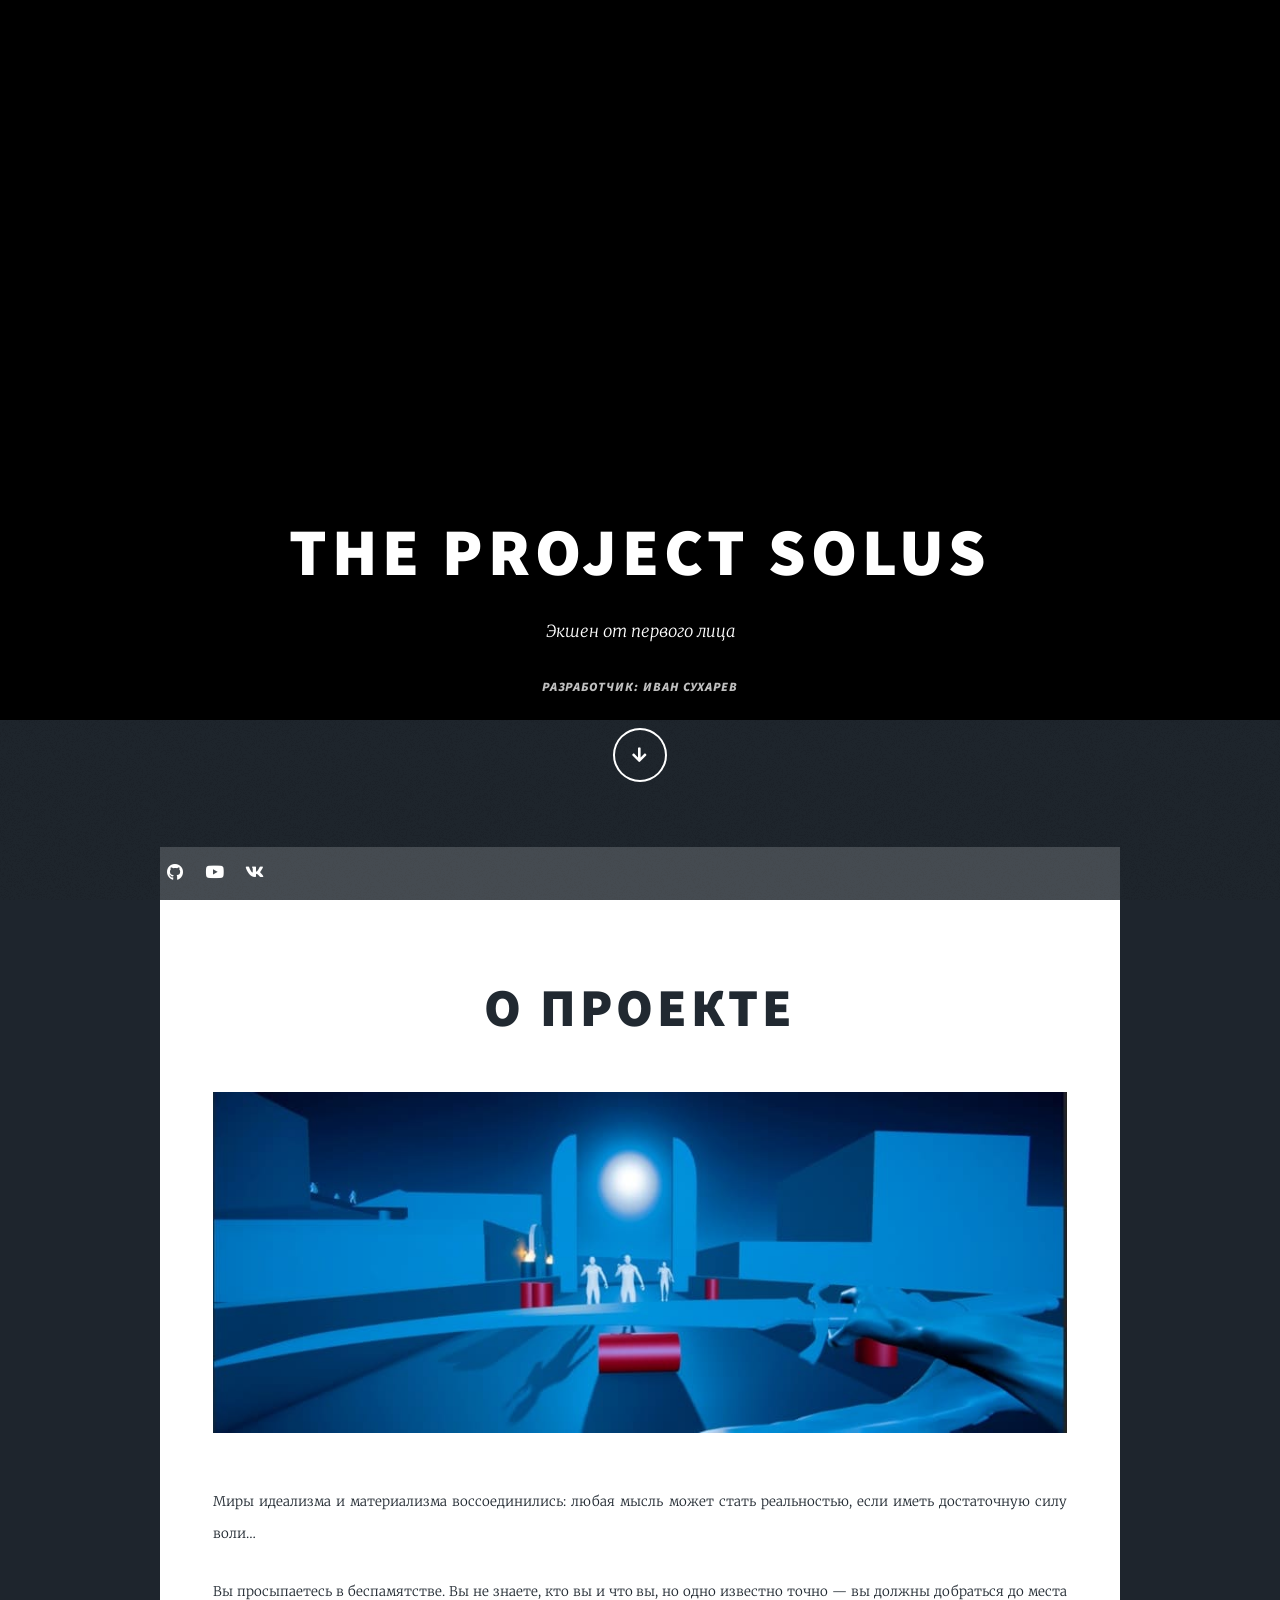
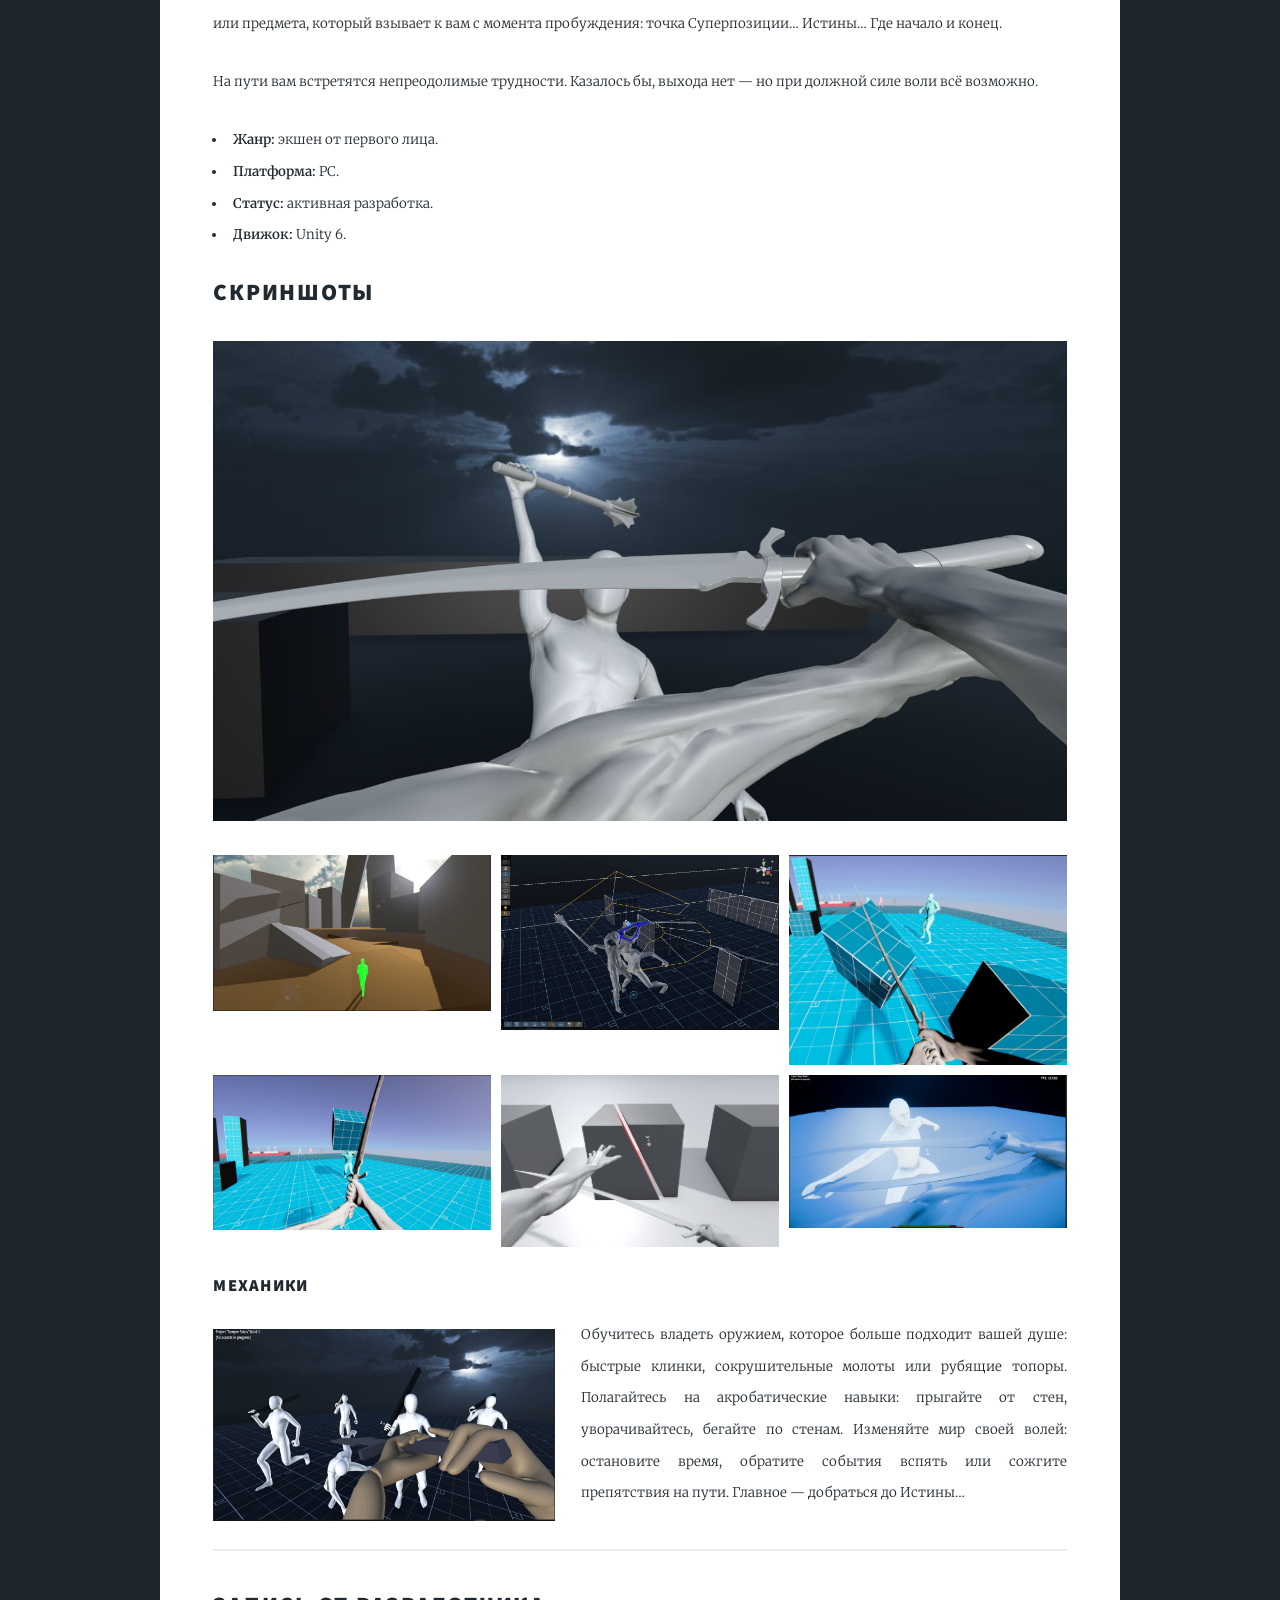
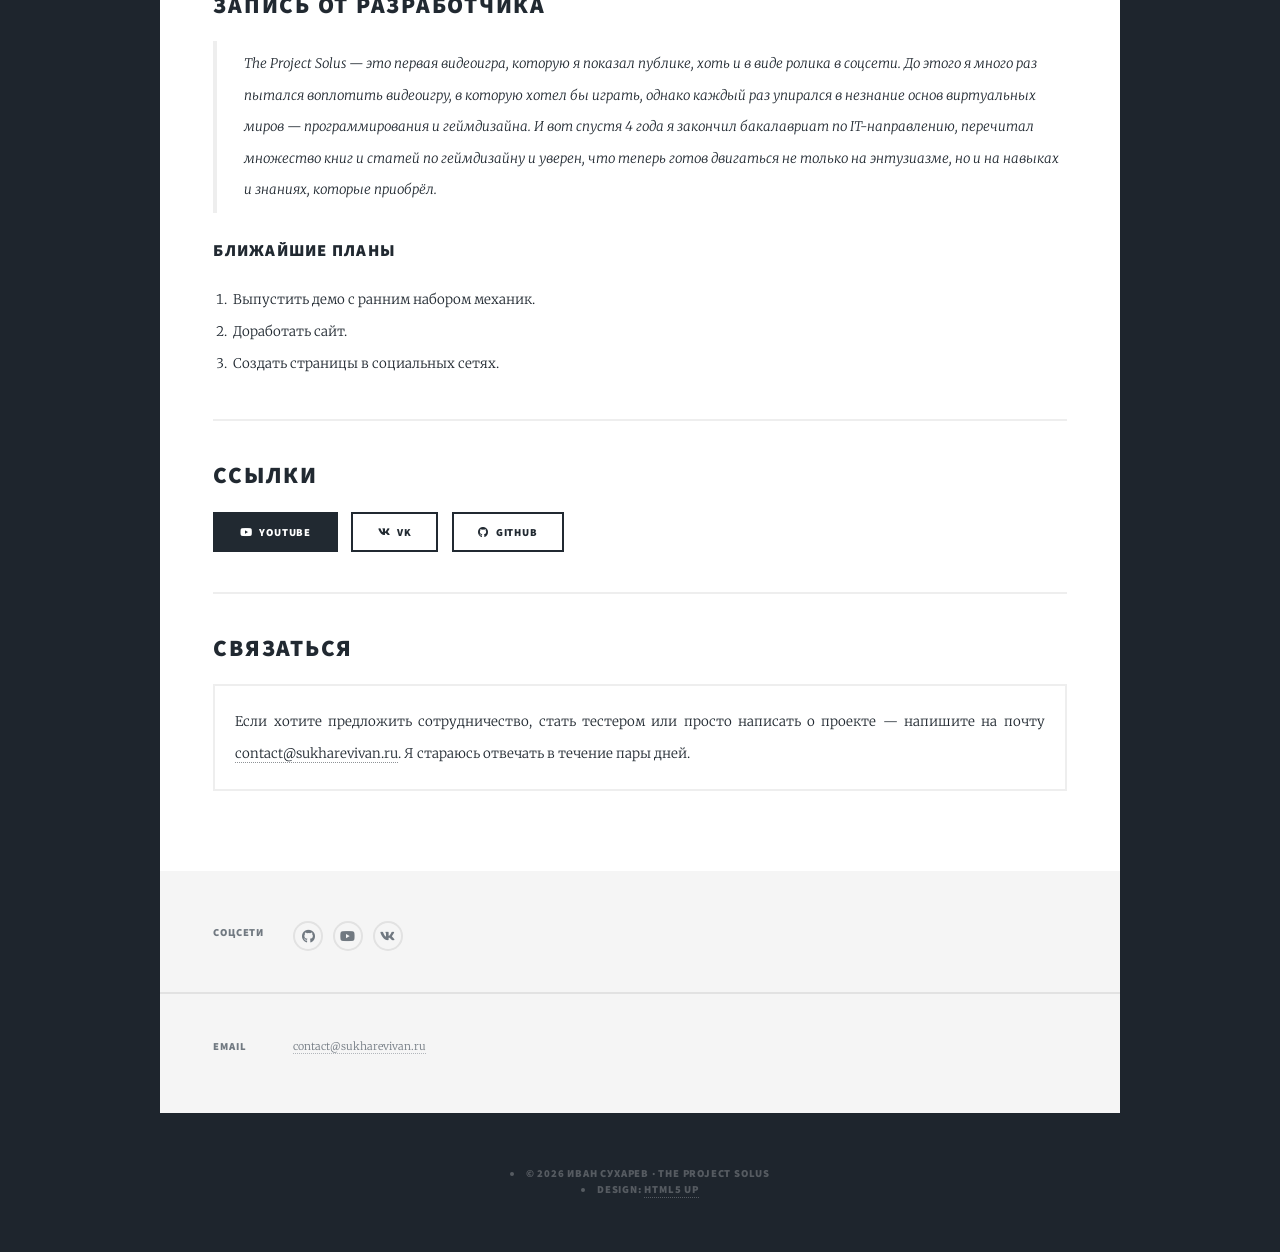
==== index.html @ 3f06dd74 "Update contact email" ====
<!DOCTYPE HTML>
<html>
	<head>
		<title>The Project Solus</title>
		<meta charset="utf-8" />
		<meta name="viewport" content="width=device-width, initial-scale=1" />
		<link rel="stylesheet" href="assets/css/main.css" />
		<style>
			html { font-size: 12pt; }
			@media screen and (max-width: 1680px) { html { font-size: 11pt; } }
			@media screen and (max-width: 1280px) { html { font-size: 10pt; } }
			@media screen and (max-width: 736px)  { html { font-size: 10pt; } }
		</style>
		<noscript><link rel="stylesheet" href="assets/css/noscript.css" /></noscript>
	</head>
	<body class="is-preload">

		<!-- Wrapper -->
			<div id="wrapper" class="fade-in">

				<!-- Intro -->
					<div id="intro">
						<h1>The Project Solus</h1>
						<p>Экшен от первого лица</p>
						<p class="author">Разработчик: Иван Сухарев</p>
						<ul class="actions">
							<li><a href="#header" class="button icon solid solo fa-arrow-down scrolly"></a></li>
						</ul>
					</div>

				<!-- Header -->
					<header id="header">
						<a href="index.html" class="logo">The Project Solus</a>
					</header>

				<!-- Nav -->
					<nav id="nav">
						<ul class="icons">
							<li><a href="https://github.com/IvanSukharev" class="icon brands fa-github" target="_blank" rel="noopener"><span class="label">GitHub</span></a></li>
							<li><a href="https://www.youtube.com/@SukharevGames" class="icon brands fa-youtube" target="_blank" rel="noopener"><span class="label">YouTube</span></a></li>
							<li><a href="https://vk.ru/sukharevgames" class="icon brands fa-vk" target="_blank" rel="noopener"><span class="label">VK</span></a></li>
						</ul>
					</nav>

				<!-- Main -->
					<div id="main">

						<!-- Post -->
							<section class="post">
								<header class="major">
									<h1>О проекте</h1>
								</header>

								<!-- Key Art -->
									<span class="image main"><img src="images/pic01.jpg" alt="Ключевой арт The Project Solus" /></span>

								<!-- About -->
									<p>Миры идеализма и материализма воссоединились: любая мысль может стать реальностью, если иметь достаточную силу воли…</p>
									<p>Вы просыпаетесь в беспамятстве. Вы не знаете, кто вы и что вы, но одно известно точно — вы должны добраться до места или предмета, который взывает к вам с момента пробуждения: точка Суперпозиции… Истины… Где начало и конец.</p>
									<p>На пути вам встретятся непреодолимые трудности. Казалось бы, выхода нет — но при должной силе воли всё возможно.</p>

								<!-- Specs -->
									<ul class="alt">
										<li><strong>Жанр:</strong> экшен от первого лица.</li>
										<li><strong>Платформа:</strong> PC.</li>
										<li><strong>Статус:</strong> активная разработка.</li>
										<li><strong>Движок:</strong> Unity 6.</li>
									</ul>

								<!-- Screenshots -->
									<h2>Скриншоты</h2>

									<span class="image fit"><img src="images/pic02.jpg" alt="Скриншот 1" loading="lazy" /></span>
									<div class="box alt">
										<div class="row gtr-50 gtr-uniform">
											<div class="col-4"><span class="image fit"><img src="images/pic03.jpg" alt="Скриншот 2" loading="lazy" /></span></div>
											<div class="col-4"><span class="image fit"><img src="images/pic09.jpg" alt="Скриншот 3" loading="lazy" /></span></div>
											<div class="col-4"><span class="image fit"><img src="images/pic05.jpg" alt="Скриншот 4" loading="lazy" /></span></div>
											<!-- Break -->
											<div class="col-4"><span class="image fit"><img src="images/pic06.jpg" alt="Скриншот 5" loading="lazy" /></span></div>
											<div class="col-4"><span class="image fit"><img src="images/pic07.jpg" alt="Скриншот 6" loading="lazy" /></span></div>
											<div class="col-4"><span class="image fit"><img src="images/pic08.jpg" alt="Скриншот 7" loading="lazy" /></span></div>
										</div>
									</div>

									<h3>Механики</h3>
									<p><span class="image left"><img src="images/pic04.jpg" alt="Скриншот 8" loading="lazy" /></span>Обучитесь владеть оружием, которое больше подходит вашей душе: быстрые клинки, сокрушительные молоты или рубящие топоры. Полагайтесь на акробатические навыки: прыгайте от стен, уворачивайтесь, бегайте по стенам. Изменяйте мир своей волей: остановите время, обратите события вспять или сожгите препятствия на пути. Главное — добраться до Истины…</p>

									<hr />

								<!-- Devlog -->
									<h2>Запись от разработчика</h2>
									<blockquote>The Project Solus — это первая видеоигра, которую я показал публике, хоть и в виде ролика в соцсети. До этого я много раз пытался воплотить видеоигру, в которую хотел бы играть, однако каждый раз упирался в незнание основ виртуальных миров — программирования и геймдизайна. И вот спустя 4 года я закончил бакалавриат по IT-направлению, перечитал множество книг и статей по геймдизайну и уверен, что теперь готов двигаться не только на энтузиазме, но и на навыках и знаниях, которые приобрёл.</blockquote>

									<h3>Ближайшие планы</h3>
									<ol>
										<li>Выпустить демо с ранним набором механик.</li>
										<li>Доработать сайт.</li>
										<li>Создать страницы в социальных сетях.</li>
									</ol>

									<hr />

								<!-- Links -->
									<h2>Ссылки</h2>
									<ul class="actions">
										<li><a href="https://www.youtube.com/@SukharevGames" class="button primary icon brands fa-youtube" target="_blank" rel="noopener">YouTube</a></li>
										<li><a href="https://vk.ru/sukharevgames" class="button icon brands fa-vk" target="_blank" rel="noopener">VK</a></li>
										<li><a href="https://github.com/IvanSukharev" class="button icon brands fa-github" target="_blank" rel="noopener">GitHub</a></li>
									</ul>

									<hr />

								<!-- Contact Box -->
									<h2>Связаться</h2>
									<div class="box">
										<!-- ИЗМЕНЕНИЕ 1: Обновлен email в тексте и ссылке -->
										<p>Если хотите предложить сотрудничество, стать тестером или просто написать о проекте — напишите на почту <a href="mailto:contact@sukharevivan.ru">contact@sukharevivan.ru</a>. Я стараюсь отвечать в течение пары дней.</p>
									</div>
							</section>

					</div>

				<!-- Footer -->
					<footer id="footer">
						<section class="split contact">
							<section class="alt">
								<h3>Соцсети</h3>
								<ul class="icons alt">
									<li><a href="https://github.com/IvanSukharev" class="icon brands alt fa-github" target="_blank" rel="noopener"><span class="label">GitHub</span></a></li>
									<li><a href="https://www.youtube.com/@SukharevGames" class="icon brands alt fa-youtube" target="_blank" rel="noopener"><span class="label">YouTube</span></a></li>
									<li><a href="https://vk.ru/sukharevgames" class="icon brands alt fa-vk" target="_blank" rel="noopener"><span class="label">VK</span></a></li>
								</ul>
							</section>
							<section>
								<h3>Email</h3>
								<!-- ИЗМЕНЕНИЕ 2: Обновлен email в футере -->
								<p><a href="mailto:contact@sukharevivan.ru">contact@sukharevivan.ru</a></p>
							</section>
						</section>
					</footer>

				<!-- Copyright -->
					<div id="copyright">
						<li>&copy; 2026 Иван Сухарев · The Project Solus</li><li>Design: <a href="https://html5up.net">HTML5 UP</a></li></ul>
					</div>

			</div>

		<!-- Scripts -->
			<script src="assets/js/jquery.min.js"></script>
			<script src="assets/js/jquery.scrollex.min.js"></script>
			<script src="assets/js/jquery.scrolly.min.js"></script>
			<script src="assets/js/browser.min.js"></script>
			<script src="assets/js/jquery.dropotron.min.js"></script>
			<script src="assets/js/breakpoints.min.js"></script>
			<script src="assets/js/util.js"></script>
			<script src="assets/js/main.js"></script>

	</body>
</html>
---- assets/css/main.css ----
@import url(fontawesome-all.min.css);
@import url("https://fonts.googleapis.com/css?family=Merriweather:300,700,300italic,700italic|Source+Sans+Pro:900");

/*
	Massively by HTML5 UP
	html5up.net | @ajlkn
	Free for personal and commercial use under the CCA 3.0 license (html5up.net/license)
*/

html, body, div, span, applet, object,
iframe, h1, h2, h3, h4, h5, h6, p, blockquote,
pre, a, abbr, acronym, address, big, cite,
code, del, dfn, em, img, ins, kbd, q, s, samp,
small, strike, strong, sub, sup, tt, var, b,
u, i, center, dl, dt, dd, ol, ul, li, fieldset,
form, label, legend, table, caption, tbody,
tfoot, thead, tr, th, td, article, aside,
canvas, details, embed, figure, figcaption,
footer, header, hgroup, menu, nav, output, ruby,
section, summary, time, mark, audio, video {
	margin: 0;
	padding: 0;
	border: 0;
	font-size: 100%;
	font: inherit;
	vertical-align: baseline;}

article, aside, details, figcaption, figure,
footer, header, hgroup, menu, nav, section {
	display: block;}

body {
	line-height: 1;
}

ol, ul {
	list-style: none;
}

blockquote, q {
	quotes: none;
}

	blockquote:before, blockquote:after, q:before, q:after {
		content: '';
		content: none;
	}

table {
	border-collapse: collapse;
	border-spacing: 0;
}

body {
	-webkit-text-size-adjust: none;
}

mark {
	background-color: transparent;
	color: inherit;
}

input::-moz-focus-inner {
	border: 0;
	padding: 0;
}

input, select, textarea {
	-moz-appearance: none;
	-webkit-appearance: none;
	-ms-appearance: none;
	appearance: none;
}

/* Basic */

	@-ms-viewport {
		width: device-width;
	}

	body {
		-ms-overflow-style: scrollbar;
	}

	@media screen and (max-width: 480px) {

		html, body {
			min-width: 320px;
		}

	}

	html {
		box-sizing: border-box;
	}

	*, *:before, *:after {
		box-sizing: inherit;
	}

	body {
		background-color: #1e252d;
	}

		body.is-preload *, body.is-preload *:before, body.is-preload *:after {
			-moz-animation: none !important;
			-webkit-animation: none !important;
			-ms-animation: none !important;
			animation: none !important;
			-moz-transition: none !important;
			-webkit-transition: none !important;
			-ms-transition: none !important;
			transition: none !important;
		}

/* Type */

	html {
		font-size: 16pt;
	}

		@media screen and (max-width: 1680px) {

			html {
				font-size: 12pt;
			}

		}

		@media screen and (max-width: 1280px) {

			html {
				font-size: 11pt;
			}

		}

		@media screen and (max-width: 360px) {

			html {
				font-size: 10pt;
			}

		}

	body {
		color: #212931;
	}

	body, input, select, textarea {
		font-family: "Merriweather", Georgia, serif;
		font-weight: 300;
		font-size: 1rem;
		line-height: 2.375;
	}

	a {
		-moz-transition: color 0.2s ease-in-out, background-color 0.2s ease-in-out, border-color 0.2s ease-in-out, box-shadow 0.2s ease-in-out;
		-webkit-transition: color 0.2s ease-in-out, background-color 0.2s ease-in-out, border-color 0.2s ease-in-out, box-shadow 0.2s ease-in-out;
		-ms-transition: color 0.2s ease-in-out, background-color 0.2s ease-in-out, border-color 0.2s ease-in-out, box-shadow 0.2s ease-in-out;
		transition: color 0.2s ease-in-out, background-color 0.2s ease-in-out, border-color 0.2s ease-in-out, box-shadow 0.2s ease-in-out;
		border-bottom: dotted 1px;
		text-decoration: none;
	}

		a:hover {
			border-bottom-color: transparent;
		}

	strong, b {
		font-weight: 600;
	}

	em, i {
		font-style: italic;
	}

	p {
		text-align: justify;
		margin: 0 0 2rem 0;
	}

	h1, h2, h3, h4, h5, h6 {
		font-family: "Source Sans Pro", Helvetica, sans-serif;
		font-weight: 900;
		line-height: 1.5;
		letter-spacing: 0.075em;
		text-transform: uppercase;
		margin: 0 0 1rem 0;
	}

		h1 a, h2 a, h3 a, h4 a, h5 a, h6 a {
			border-bottom: 0;
			color: inherit;
			text-decoration: none;
		}

	h1 {
		font-size: 4rem;
		line-height: 1.1;
		margin: 0 0 2rem 0;
	}

	h2 {
		font-size: 1.75rem;
		line-height: 1.3;
		margin: 0 0 1.5rem 0;
	}

	h3 {
		font-size: 1.25rem;
		margin: 0 0 1.5rem 0;
	}

	h4 {
		font-size: 1rem;
	}

	h5 {
		font-size: 0.9rem;
	}

	h6 {
		font-size: 0.8rem;
	}

	sub {
		font-size: 0.8rem;
		position: relative;
		top: 0.5rem;
	}

	sup {
		font-size: 0.8rem;
		position: relative;
		top: -0.5rem;
	}

	blockquote {
		border-left: solid 4px;
		font-style: italic;
		margin: 0 0 2rem 0;
		padding: 0.5rem 0 0.5rem 2rem;
	}

	code {
		border: solid 2px;
		font-family: "Courier New", monospace;
		font-size: 0.9rem;
		margin: 0 0.25rem;
		padding: 0.25rem 0.65rem;
	}

	pre {
		-webkit-overflow-scrolling: touch;
		font-family: "Courier New", monospace;
		font-size: 0.9rem;
		margin: 0 0 2rem 0;
	}

		pre code {
			display: block;
			line-height: 1.75;
			padding: 1rem 1.5rem;
			overflow-x: auto;
		}

	hr {
		border: 0;
		border-bottom: solid 2px;
		margin: 3rem 0;
	}

		hr.major {
			margin: 5rem 0;
		}

	.align-left {
		text-align: left;
	}

	.align-center {
		text-align: center;
	}

	.align-right {
		text-align: right;
	}

	input, select, textarea {
		color: #212931;
	}

	a {
		color: #212931;
		border-bottom-color: rgba(33, 41, 49, 0.5);
	}

		a:hover {
			border-bottom-color: transparent;
			color: #18bfef !important;
		}

	strong, b {
		color: #212931;
	}

	h1, h2, h3, h4, h5, h6 {
		color: #212931;
	}

	blockquote {
		border-left-color: #eeeeee;
	}

	code {
		background: rgba(220, 220, 220, 0.25);
		border-color: #eeeeee;
	}

	hr {
		border-bottom-color: #eeeeee;
	}

/* Row */

	.row {
		display: flex;
		flex-wrap: wrap;
		box-sizing: border-box;
		align-items: stretch;
	}

		.row > * {
			box-sizing: border-box;
		}

		.row.gtr-uniform > * > :last-child {
			margin-bottom: 0;
		}

		.row.aln-left {
			justify-content: flex-start;
		}

		.row.aln-center {
			justify-content: center;
		}

		.row.aln-right {
			justify-content: flex-end;
		}

		.row.aln-top {
			align-items: flex-start;
		}

		.row.aln-middle {
			align-items: center;
		}

		.row.aln-bottom {
			align-items: flex-end;
		}

		.row > .imp {
			order: -1;
		}

		.row > .col-1 {
			width: 8.33333%;
		}

		.row > .off-1 {
			margin-left: 8.33333%;
		}

		.row > .col-2 {
			width: 16.66667%;
		}

		.row > .off-2 {
			margin-left: 16.66667%;
		}

		.row > .col-3 {
			width: 25%;
		}

		.row > .off-3 {
			margin-left: 25%;
		}

		.row > .col-4 {
			width: 33.33333%;
		}

		.row > .off-4 {
			margin-left: 33.33333%;
		}

		.row > .col-5 {
			width: 41.66667%;
		}

		.row > .off-5 {
			margin-left: 41.66667%;
		}

		.row > .col-6 {
			width: 50%;
		}

		.row > .off-6 {
			margin-left: 50%;
		}

		.row > .col-7 {
			width: 58.33333%;
		}

		.row > .off-7 {
			margin-left: 58.33333%;
		}

		.row > .col-8 {
			width: 66.66667%;
		}

		.row > .off-8 {
			margin-left: 66.66667%;
		}

		.row > .col-9 {
			width: 75%;
		}

		.row > .off-9 {
			margin-left: 75%;
		}

		.row > .col-10 {
			width: 83.33333%;
		}

		.row > .off-10 {
			margin-left: 83.33333%;
		}

		.row > .col-11 {
			width: 91.66667%;
		}

		.row > .off-11 {
			margin-left: 91.66667%;
		}

		.row > .col-12 {
			width: 100%;
		}

		.row > .off-12 {
			margin-left: 100%;
		}

		.row.gtr-0 {
			margin-top: 0;
			margin-left: 0rem;
		}

			.row.gtr-0 > * {
				padding: 0 0 0 0rem;
			}

			.row.gtr-0.gtr-uniform {
				margin-top: 0rem;
			}

				.row.gtr-0.gtr-uniform > * {
					padding-top: 0rem;
				}

		.row.gtr-25 {
			margin-top: 0;
			margin-left: -0.375rem;
		}

			.row.gtr-25 > * {
				padding: 0 0 0 0.375rem;
			}

			.row.gtr-25.gtr-uniform {
				margin-top: -0.375rem;
			}

				.row.gtr-25.gtr-uniform > * {
					padding-top: 0.375rem;
				}

		.row.gtr-50 {
			margin-top: 0;
			margin-left: -0.75rem;
		}

			.row.gtr-50 > * {
				padding: 0 0 0 0.75rem;
			}

			.row.gtr-50.gtr-uniform {
				margin-top: -0.75rem;
			}

				.row.gtr-50.gtr-uniform > * {
					padding-top: 0.75rem;
				}

		.row {
			margin-top: 0;
			margin-left: -1.5rem;
		}

			.row > * {
				padding: 0 0 0 1.5rem;
			}

			.row.gtr-uniform {
				margin-top: -1.5rem;
			}

				.row.gtr-uniform > * {
					padding-top: 1.5rem;
				}

		.row.gtr-150 {
			margin-top: 0;
			margin-left: -2.25rem;
		}

			.row.gtr-150 > * {
				padding: 0 0 0 2.25rem;
			}

			.row.gtr-150.gtr-uniform {
				margin-top: -2.25rem;
			}

				.row.gtr-150.gtr-uniform > * {
					padding-top: 2.25rem;
				}

		.row.gtr-200 {
			margin-top: 0;
			margin-left: -3rem;
		}

			.row.gtr-200 > * {
				padding: 0 0 0 3rem;
			}

			.row.gtr-200.gtr-uniform {
				margin-top: -3rem;
			}

				.row.gtr-200.gtr-uniform > * {
					padding-top: 3rem;
				}

		@media screen and (max-width: 1680px) {

			.row {
				display: flex;
				flex-wrap: wrap;
				box-sizing: border-box;
				align-items: stretch;
			}

				.row > * {
					box-sizing: border-box;
				}

				.row.gtr-uniform > * > :last-child {
					margin-bottom: 0;
				}

				.row.aln-left {
					justify-content: flex-start;
				}

				.row.aln-center {
					justify-content: center;
				}

				.row.aln-right {
					justify-content: flex-end;
				}

				.row.aln-top {
					align-items: flex-start;
				}

				.row.aln-middle {
					align-items: center;
				}

				.row.aln-bottom {
					align-items: flex-end;
				}

				.row > .imp-xlarge {
					order: -1;
				}

				.row > .col-1-xlarge {
					width: 8.33333%;
				}

				.row > .off-1-xlarge {
					margin-left: 8.33333%;
				}

				.row > .col-2-xlarge {
					width: 16.66667%;
				}

				.row > .off-2-xlarge {
					margin-left: 16.66667%;
				}

				.row > .col-3-xlarge {
					width: 25%;
				}

				.row > .off-3-xlarge {
					margin-left: 25%;
				}

				.row > .col-4-xlarge {
					width: 33.33333%;
				}

				.row > .off-4-xlarge {
					margin-left: 33.33333%;
				}

				.row > .col-5-xlarge {
					width: 41.66667%;
				}

				.row > .off-5-xlarge {
					margin-left: 41.66667%;
				}

				.row > .col-6-xlarge {
					width: 50%;
				}

				.row > .off-6-xlarge {
					margin-left: 50%;
				}

				.row > .col-7-xlarge {
					width: 58.33333%;
				}

				.row > .off-7-xlarge {
					margin-left: 58.33333%;
				}

				.row > .col-8-xlarge {
					width: 66.66667%;
				}

				.row > .off-8-xlarge {
					margin-left: 66.66667%;
				}

				.row > .col-9-xlarge {
					width: 75%;
				}

				.row > .off-9-xlarge {
					margin-left: 75%;
				}

				.row > .col-10-xlarge {
					width: 83.33333%;
				}

				.row > .off-10-xlarge {
					margin-left: 83.33333%;
				}

				.row > .col-11-xlarge {
					width: 91.66667%;
				}

				.row > .off-11-xlarge {
					margin-left: 91.66667%;
				}

				.row > .col-12-xlarge {
					width: 100%;
				}

				.row > .off-12-xlarge {
					margin-left: 100%;
				}

				.row.gtr-0 {
					margin-top: 0;
					margin-left: 0rem;
				}

					.row.gtr-0 > * {
						padding: 0 0 0 0rem;
					}

					.row.gtr-0.gtr-uniform {
						margin-top: 0rem;
					}

						.row.gtr-0.gtr-uniform > * {
							padding-top: 0rem;
						}

				.row.gtr-25 {
					margin-top: 0;
					margin-left: -0.375rem;
				}

					.row.gtr-25 > * {
						padding: 0 0 0 0.375rem;
					}

					.row.gtr-25.gtr-uniform {
						margin-top: -0.375rem;
					}

						.row.gtr-25.gtr-uniform > * {
							padding-top: 0.375rem;
						}

				.row.gtr-50 {
					margin-top: 0;
					margin-left: -0.75rem;
				}

					.row.gtr-50 > * {
						padding: 0 0 0 0.75rem;
					}

					.row.gtr-50.gtr-uniform {
						margin-top: -0.75rem;
					}

						.row.gtr-50.gtr-uniform > * {
							padding-top: 0.75rem;
						}

				.row {
					margin-top: 0;
					margin-left: -1.5rem;
				}

					.row > * {
						padding: 0 0 0 1.5rem;
					}

					.row.gtr-uniform {
						margin-top: -1.5rem;
					}

						.row.gtr-uniform > * {
							padding-top: 1.5rem;
						}

				.row.gtr-150 {
					margin-top: 0;
					margin-left: -2.25rem;
				}

					.row.gtr-150 > * {
						padding: 0 0 0 2.25rem;
					}

					.row.gtr-150.gtr-uniform {
						margin-top: -2.25rem;
					}

						.row.gtr-150.gtr-uniform > * {
							padding-top: 2.25rem;
						}

				.row.gtr-200 {
					margin-top: 0;
					margin-left: -3rem;
				}

					.row.gtr-200 > * {
						padding: 0 0 0 3rem;
					}

					.row.gtr-200.gtr-uniform {
						margin-top: -3rem;
					}

						.row.gtr-200.gtr-uniform > * {
							padding-top: 3rem;
						}

		}

		@media screen and (max-width: 1280px) {

			.row {
				display: flex;
				flex-wrap: wrap;
				box-sizing: border-box;
				align-items: stretch;
			}

				.row > * {
					box-sizing: border-box;
				}

				.row.gtr-uniform > * > :last-child {
					margin-bottom: 0;
				}

				.row.aln-left {
					justify-content: flex-start;
				}

				.row.aln-center {
					justify-content: center;
				}

				.row.aln-right {
					justify-content: flex-end;
				}

				.row.aln-top {
					align-items: flex-start;
				}

				.row.aln-middle {
					align-items: center;
				}

				.row.aln-bottom {
					align-items: flex-end;
				}

				.row > .imp-large {
					order: -1;
				}

				.row > .col-1-large {
					width: 8.33333%;
				}

				.row > .off-1-large {
					margin-left: 8.33333%;
				}

				.row > .col-2-large {
					width: 16.66667%;
				}

				.row > .off-2-large {
					margin-left: 16.66667%;
				}

				.row > .col-3-large {
					width: 25%;
				}

				.row > .off-3-large {
					margin-left: 25%;
				}

				.row > .col-4-large {
					width: 33.33333%;
				}

				.row > .off-4-large {
					margin-left: 33.33333%;
				}

				.row > .col-5-large {
					width: 41.66667%;
				}

				.row > .off-5-large {
					margin-left: 41.66667%;
				}

				.row > .col-6-large {
					width: 50%;
				}

				.row > .off-6-large {
					margin-left: 50%;
				}

				.row > .col-7-large {
					width: 58.33333%;
				}

				.row > .off-7-large {
					margin-left: 58.33333%;
				}

				.row > .col-8-large {
					width: 66.66667%;
				}

				.row > .off-8-large {
					margin-left: 66.66667%;
				}

				.row > .col-9-large {
					width: 75%;
				}

				.row > .off-9-large {
					margin-left: 75%;
				}

				.row > .col-10-large {
					width: 83.33333%;
				}

				.row > .off-10-large {
					margin-left: 83.33333%;
				}

				.row > .col-11-large {
					width: 91.66667%;
				}

				.row > .off-11-large {
					margin-left: 91.66667%;
				}

				.row > .col-12-large {
					width: 100%;
				}

				.row > .off-12-large {
					margin-left: 100%;
				}

				.row.gtr-0 {
					margin-top: 0;
					margin-left: 0rem;
				}

					.row.gtr-0 > * {
						padding: 0 0 0 0rem;
					}

					.row.gtr-0.gtr-uniform {
						margin-top: 0rem;
					}

						.row.gtr-0.gtr-uniform > * {
							padding-top: 0rem;
						}

				.row.gtr-25 {
					margin-top: 0;
					margin-left: -0.375rem;
				}

					.row.gtr-25 > * {
						padding: 0 0 0 0.375rem;
					}

					.row.gtr-25.gtr-uniform {
						margin-top: -0.375rem;
					}

						.row.gtr-25.gtr-uniform > * {
							padding-top: 0.375rem;
						}

				.row.gtr-50 {
					margin-top: 0;
					margin-left: -0.75rem;
				}

					.row.gtr-50 > * {
						padding: 0 0 0 0.75rem;
					}

					.row.gtr-50.gtr-uniform {
						margin-top: -0.75rem;
					}

						.row.gtr-50.gtr-uniform > * {
							padding-top: 0.75rem;
						}

				.row {
					margin-top: 0;
					margin-left: -1.5rem;
				}

					.row > * {
						padding: 0 0 0 1.5rem;
					}

					.row.gtr-uniform {
						margin-top: -1.5rem;
					}

						.row.gtr-uniform > * {
							padding-top: 1.5rem;
						}

				.row.gtr-150 {
					margin-top: 0;
					margin-left: -2.25rem;
				}

					.row.gtr-150 > * {
						padding: 0 0 0 2.25rem;
					}

					.row.gtr-150.gtr-uniform {
						margin-top: -2.25rem;
					}

						.row.gtr-150.gtr-uniform > * {
							padding-top: 2.25rem;
						}

				.row.gtr-200 {
					margin-top: 0;
					margin-left: -3rem;
				}

					.row.gtr-200 > * {
						padding: 0 0 0 3rem;
					}

					.row.gtr-200.gtr-uniform {
						margin-top: -3rem;
					}

						.row.gtr-200.gtr-uniform > * {
							padding-top: 3rem;
						}

		}

		@media screen and (max-width: 980px) {

			.row {
				display: flex;
				flex-wrap: wrap;
				box-sizing: border-box;
				align-items: stretch;
			}

				.row > * {
					box-sizing: border-box;
				}

				.row.gtr-uniform > * > :last-child {
					margin-bottom: 0;
				}

				.row.aln-left {
					justify-content: flex-start;
				}

				.row.aln-center {
					justify-content: center;
				}

				.row.aln-right {
					justify-content: flex-end;
				}

				.row.aln-top {
					align-items: flex-start;
				}

				.row.aln-middle {
					align-items: center;
				}

				.row.aln-bottom {
					align-items: flex-end;
				}

				.row > .imp-medium {
					order: -1;
				}

				.row > .col-1-medium {
					width: 8.33333%;
				}

				.row > .off-1-medium {
					margin-left: 8.33333%;
				}

				.row > .col-2-medium {
					width: 16.66667%;
				}

				.row > .off-2-medium {
					margin-left: 16.66667%;
				}

				.row > .col-3-medium {
					width: 25%;
				}

				.row > .off-3-medium {
					margin-left: 25%;
				}

				.row > .col-4-medium {
					width: 33.33333%;
				}

				.row > .off-4-medium {
					margin-left: 33.33333%;
				}

				.row > .col-5-medium {
					width: 41.66667%;
				}

				.row > .off-5-medium {
					margin-left: 41.66667%;
				}

				.row > .col-6-medium {
					width: 50%;
				}

				.row > .off-6-medium {
					margin-left: 50%;
				}

				.row > .col-7-medium {
					width: 58.33333%;
				}

				.row > .off-7-medium {
					margin-left: 58.33333%;
				}

				.row > .col-8-medium {
					width: 66.66667%;
				}

				.row > .off-8-medium {
					margin-left: 66.66667%;
				}

				.row > .col-9-medium {
					width: 75%;
				}

				.row > .off-9-medium {
					margin-left: 75%;
				}

				.row > .col-10-medium {
					width: 83.33333%;
				}

				.row > .off-10-medium {
					margin-left: 83.33333%;
				}

				.row > .col-11-medium {
					width: 91.66667%;
				}

				.row > .off-11-medium {
					margin-left: 91.66667%;
				}

				.row > .col-12-medium {
					width: 100%;
				}

				.row > .off-12-medium {
					margin-left: 100%;
				}

				.row.gtr-0 {
					margin-top: 0;
					margin-left: 0rem;
				}

					.row.gtr-0 > * {
						padding: 0 0 0 0rem;
					}

					.row.gtr-0.gtr-uniform {
						margin-top: 0rem;
					}

						.row.gtr-0.gtr-uniform > * {
							padding-top: 0rem;
						}

				.row.gtr-25 {
					margin-top: 0;
					margin-left: -0.375rem;
				}

					.row.gtr-25 > * {
						padding: 0 0 0 0.375rem;
					}

					.row.gtr-25.gtr-uniform {
						margin-top: -0.375rem;
					}

						.row.gtr-25.gtr-uniform > * {
							padding-top: 0.375rem;
						}

				.row.gtr-50 {
					margin-top: 0;
					margin-left: -0.75rem;
				}

					.row.gtr-50 > * {
						padding: 0 0 0 0.75rem;
					}

					.row.gtr-50.gtr-uniform {
						margin-top: -0.75rem;
					}

						.row.gtr-50.gtr-uniform > * {
							padding-top: 0.75rem;
						}

				.row {
					margin-top: 0;
					margin-left: -1.5rem;
				}

					.row > * {
						padding: 0 0 0 1.5rem;
					}

					.row.gtr-uniform {
						margin-top: -1.5rem;
					}

						.row.gtr-uniform > * {
							padding-top: 1.5rem;
						}

				.row.gtr-150 {
					margin-top: 0;
					margin-left: -2.25rem;
				}

					.row.gtr-150 > * {
						padding: 0 0 0 2.25rem;
					}

					.row.gtr-150.gtr-uniform {
						margin-top: -2.25rem;
					}

						.row.gtr-150.gtr-uniform > * {
							padding-top: 2.25rem;
						}

				.row.gtr-200 {
					margin-top: 0;
					margin-left: -3rem;
				}

					.row.gtr-200 > * {
						padding: 0 0 0 3rem;
					}

					.row.gtr-200.gtr-uniform {
						margin-top: -3rem;
					}

						.row.gtr-200.gtr-uniform > * {
							padding-top: 3rem;
						}

		}

		@media screen and (max-width: 736px) {

			.row {
				display: flex;
				flex-wrap: wrap;
				box-sizing: border-box;
				align-items: stretch;
			}

				.row > * {
					box-sizing: border-box;
				}

				.row.gtr-uniform > * > :last-child {
					margin-bottom: 0;
				}

				.row.aln-left {
					justify-content: flex-start;
				}

				.row.aln-center {
					justify-content: center;
				}

				.row.aln-right {
					justify-content: flex-end;
				}

				.row.aln-top {
					align-items: flex-start;
				}

				.row.aln-middle {
					align-items: center;
				}

				.row.aln-bottom {
					align-items: flex-end;
				}

				.row > .imp-small {
					order: -1;
				}

				.row > .col-1-small {
					width: 8.33333%;
				}

				.row > .off-1-small {
					margin-left: 8.33333%;
				}

				.row > .col-2-small {
					width: 16.66667%;
				}

				.row > .off-2-small {
					margin-left: 16.66667%;
				}

				.row > .col-3-small {
					width: 25%;
				}

				.row > .off-3-small {
					margin-left: 25%;
				}

				.row > .col-4-small {
					width: 33.33333%;
				}

				.row > .off-4-small {
					margin-left: 33.33333%;
				}

				.row > .col-5-small {
					width: 41.66667%;
				}

				.row > .off-5-small {
					margin-left: 41.66667%;
				}

				.row > .col-6-small {
					width: 50%;
				}

				.row > .off-6-small {
					margin-left: 50%;
				}

				.row > .col-7-small {
					width: 58.33333%;
				}

				.row > .off-7-small {
					margin-left: 58.33333%;
				}

				.row > .col-8-small {
					width: 66.66667%;
				}

				.row > .off-8-small {
					margin-left: 66.66667%;
				}

				.row > .col-9-small {
					width: 75%;
				}

				.row > .off-9-small {
					margin-left: 75%;
				}

				.row > .col-10-small {
					width: 83.33333%;
				}

				.row > .off-10-small {
					margin-left: 83.33333%;
				}

				.row > .col-11-small {
					width: 91.66667%;
				}

				.row > .off-11-small {
					margin-left: 91.66667%;
				}

				.row > .col-12-small {
					width: 100%;
				}

				.row > .off-12-small {
					margin-left: 100%;
				}

				.row.gtr-0 {
					margin-top: 0;
					margin-left: 0rem;
				}

					.row.gtr-0 > * {
						padding: 0 0 0 0rem;
					}

					.row.gtr-0.gtr-uniform {
						margin-top: 0rem;
					}

						.row.gtr-0.gtr-uniform > * {
							padding-top: 0rem;
						}

				.row.gtr-25 {
					margin-top: 0;
					margin-left: -0.375rem;
				}

					.row.gtr-25 > * {
						padding: 0 0 0 0.375rem;
					}

					.row.gtr-25.gtr-uniform {
						margin-top: -0.375rem;
					}

						.row.gtr-25.gtr-uniform > * {
							padding-top: 0.375rem;
						}

				.row.gtr-50 {
					margin-top: 0;
					margin-left: -0.75rem;
				}

					.row.gtr-50 > * {
						padding: 0 0 0 0.75rem;
					}

					.row.gtr-50.gtr-uniform {
						margin-top: -0.75rem;
					}

						.row.gtr-50.gtr-uniform > * {
							padding-top: 0.75rem;
						}

				.row {
					margin-top: 0;
					margin-left: -1.5rem;
				}

					.row > * {
						padding: 0 0 0 1.5rem;
					}

					.row.gtr-uniform {
						margin-top: -1.5rem;
					}

						.row.gtr-uniform > * {
							padding-top: 1.5rem;
						}

				.row.gtr-150 {
					margin-top: 0;
					margin-left: -2.25rem;
				}

					.row.gtr-150 > * {
						padding: 0 0 0 2.25rem;
					}

					.row.gtr-150.gtr-uniform {
						margin-top: -2.25rem;
					}

						.row.gtr-150.gtr-uniform > * {
							padding-top: 2.25rem;
						}

				.row.gtr-200 {
					margin-top: 0;
					margin-left: -3rem;
				}

					.row.gtr-200 > * {
						padding: 0 0 0 3rem;
					}

					.row.gtr-200.gtr-uniform {
						margin-top: -3rem;
					}

						.row.gtr-200.gtr-uniform > * {
							padding-top: 3rem;
						}

		}

		@media screen and (max-width: 480px) {

			.row {
				display: flex;
				flex-wrap: wrap;
				box-sizing: border-box;
				align-items: stretch;
			}

				.row > * {
					box-sizing: border-box;
				}

				.row.gtr-uniform > * > :last-child {
					margin-bottom: 0;
				}

				.row.aln-left {
					justify-content: flex-start;
				}

				.row.aln-center {
					justify-content: center;
				}

				.row.aln-right {
					justify-content: flex-end;
				}

				.row.aln-top {
					align-items: flex-start;
				}

				.row.aln-middle {
					align-items: center;
				}

				.row.aln-bottom {
					align-items: flex-end;
				}

				.row > .imp-xsmall {
					order: -1;
				}

				.row > .col-1-xsmall {
					width: 8.33333%;
				}

				.row > .off-1-xsmall {
					margin-left: 8.33333%;
				}

				.row > .col-2-xsmall {
					width: 16.66667%;
				}

				.row > .off-2-xsmall {
					margin-left: 16.66667%;
				}

				.row > .col-3-xsmall {
					width: 25%;
				}

				.row > .off-3-xsmall {
					margin-left: 25%;
				}

				.row > .col-4-xsmall {
					width: 33.33333%;
				}

				.row > .off-4-xsmall {
					margin-left: 33.33333%;
				}

				.row > .col-5-xsmall {
					width: 41.66667%;
				}

				.row > .off-5-xsmall {
					margin-left: 41.66667%;
				}

				.row > .col-6-xsmall {
					width: 50%;
				}

				.row > .off-6-xsmall {
					margin-left: 50%;
				}

				.row > .col-7-xsmall {
					width: 58.33333%;
				}

				.row > .off-7-xsmall {
					margin-left: 58.33333%;
				}

				.row > .col-8-xsmall {
					width: 66.66667%;
				}

				.row > .off-8-xsmall {
					margin-left: 66.66667%;
				}

				.row > .col-9-xsmall {
					width: 75%;
				}

				.row > .off-9-xsmall {
					margin-left: 75%;
				}

				.row > .col-10-xsmall {
					width: 83.33333%;
				}

				.row > .off-10-xsmall {
					margin-left: 83.33333%;
				}

				.row > .col-11-xsmall {
					width: 91.66667%;
				}

				.row > .off-11-xsmall {
					margin-left: 91.66667%;
				}

				.row > .col-12-xsmall {
					width: 100%;
				}

				.row > .off-12-xsmall {
					margin-left: 100%;
				}

				.row.gtr-0 {
					margin-top: 0;
					margin-left: 0rem;
				}

					.row.gtr-0 > * {
						padding: 0 0 0 0rem;
					}

					.row.gtr-0.gtr-uniform {
						margin-top: 0rem;
					}

						.row.gtr-0.gtr-uniform > * {
							padding-top: 0rem;
						}

				.row.gtr-25 {
					margin-top: 0;
					margin-left: -0.375rem;
				}

					.row.gtr-25 > * {
						padding: 0 0 0 0.375rem;
					}

					.row.gtr-25.gtr-uniform {
						margin-top: -0.375rem;
					}

						.row.gtr-25.gtr-uniform > * {
							padding-top: 0.375rem;
						}

				.row.gtr-50 {
					margin-top: 0;
					margin-left: -0.75rem;
				}

					.row.gtr-50 > * {
						padding: 0 0 0 0.75rem;
					}

					.row.gtr-50.gtr-uniform {
						margin-top: -0.75rem;
					}

						.row.gtr-50.gtr-uniform > * {
							padding-top: 0.75rem;
						}

				.row {
					margin-top: 0;
					margin-left: -1.5rem;
				}

					.row > * {
						padding: 0 0 0 1.5rem;
					}

					.row.gtr-uniform {
						margin-top: -1.5rem;
					}

						.row.gtr-uniform > * {
							padding-top: 1.5rem;
						}

				.row.gtr-150 {
					margin-top: 0;
					margin-left: -2.25rem;
				}

					.row.gtr-150 > * {
						padding: 0 0 0 2.25rem;
					}

					.row.gtr-150.gtr-uniform {
						margin-top: -2.25rem;
					}

						.row.gtr-150.gtr-uniform > * {
							padding-top: 2.25rem;
						}

				.row.gtr-200 {
					margin-top: 0;
					margin-left: -3rem;
				}

					.row.gtr-200 > * {
						padding: 0 0 0 3rem;
					}

					.row.gtr-200.gtr-uniform {
						margin-top: -3rem;
					}

						.row.gtr-200.gtr-uniform > * {
							padding-top: 3rem;
						}

		}

		@media screen and (max-width: 360px) {

			.row {
				display: flex;
				flex-wrap: wrap;
				box-sizing: border-box;
				align-items: stretch;
			}

				.row > * {
					box-sizing: border-box;
				}

				.row.gtr-uniform > * > :last-child {
					margin-bottom: 0;
				}

				.row.aln-left {
					justify-content: flex-start;
				}

				.row.aln-center {
					justify-content: center;
				}

				.row.aln-right {
					justify-content: flex-end;
				}

				.row.aln-top {
					align-items: flex-start;
				}

				.row.aln-middle {
					align-items: center;
				}

				.row.aln-bottom {
					align-items: flex-end;
				}

				.row > .imp-xxsmall {
					order: -1;
				}

				.row > .col-1-xxsmall {
					width: 8.33333%;
				}

				.row > .off-1-xxsmall {
					margin-left: 8.33333%;
				}

				.row > .col-2-xxsmall {
					width: 16.66667%;
				}

				.row > .off-2-xxsmall {
					margin-left: 16.66667%;
				}

				.row > .col-3-xxsmall {
					width: 25%;
				}

				.row > .off-3-xxsmall {
					margin-left: 25%;
				}

				.row > .col-4-xxsmall {
					width: 33.33333%;
				}

				.row > .off-4-xxsmall {
					margin-left: 33.33333%;
				}

				.row > .col-5-xxsmall {
					width: 41.66667%;
				}

				.row > .off-5-xxsmall {
					margin-left: 41.66667%;
				}

				.row > .col-6-xxsmall {
					width: 50%;
				}

				.row > .off-6-xxsmall {
					margin-left: 50%;
				}

				.row > .col-7-xxsmall {
					width: 58.33333%;
				}

				.row > .off-7-xxsmall {
					margin-left: 58.33333%;
				}

				.row > .col-8-xxsmall {
					width: 66.66667%;
				}

				.row > .off-8-xxsmall {
					margin-left: 66.66667%;
				}

				.row > .col-9-xxsmall {
					width: 75%;
				}

				.row > .off-9-xxsmall {
					margin-left: 75%;
				}

				.row > .col-10-xxsmall {
					width: 83.33333%;
				}

				.row > .off-10-xxsmall {
					margin-left: 83.33333%;
				}

				.row > .col-11-xxsmall {
					width: 91.66667%;
				}

				.row > .off-11-xxsmall {
					margin-left: 91.66667%;
				}

				.row > .col-12-xxsmall {
					width: 100%;
				}

				.row > .off-12-xxsmall {
					margin-left: 100%;
				}

				.row.gtr-0 {
					margin-top: 0;
					margin-left: 0rem;
				}

					.row.gtr-0 > * {
						padding: 0 0 0 0rem;
					}

					.row.gtr-0.gtr-uniform {
						margin-top: 0rem;
					}

						.row.gtr-0.gtr-uniform > * {
							padding-top: 0rem;
						}

				.row.gtr-25 {
					margin-top: 0;
					margin-left: -0.375rem;
				}

					.row.gtr-25 > * {
						padding: 0 0 0 0.375rem;
					}

					.row.gtr-25.gtr-uniform {
						margin-top: -0.375rem;
					}

						.row.gtr-25.gtr-uniform > * {
							padding-top: 0.375rem;
						}

				.row.gtr-50 {
					margin-top: 0;
					margin-left: -0.75rem;
				}

					.row.gtr-50 > * {
						padding: 0 0 0 0.75rem;
					}

					.row.gtr-50.gtr-uniform {
						margin-top: -0.75rem;
					}

						.row.gtr-50.gtr-uniform > * {
							padding-top: 0.75rem;
						}

				.row {
					margin-top: 0;
					margin-left: -1.5rem;
				}

					.row > * {
						padding: 0 0 0 1.5rem;
					}

					.row.gtr-uniform {
						margin-top: -1.5rem;
					}

						.row.gtr-uniform > * {
							padding-top: 1.5rem;
						}

				.row.gtr-150 {
					margin-top: 0;
					margin-left: -2.25rem;
				}

					.row.gtr-150 > * {
						padding: 0 0 0 2.25rem;
					}

					.row.gtr-150.gtr-uniform {
						margin-top: -2.25rem;
					}

						.row.gtr-150.gtr-uniform > * {
							padding-top: 2.25rem;
						}

				.row.gtr-200 {
					margin-top: 0;
					margin-left: -3rem;
				}

					.row.gtr-200 > * {
						padding: 0 0 0 3rem;
					}

					.row.gtr-200.gtr-uniform {
						margin-top: -3rem;
					}

						.row.gtr-200.gtr-uniform > * {
							padding-top: 3rem;
						}

		}

/* Box */

	.box {
		border: solid 2px;
		margin-bottom: 2rem;
		padding: 1.5rem;
	}

		.box > :last-child,
		.box > :last-child > :last-child,
		.box > :last-child > :last-child > :last-child {
			margin-bottom: 0;
		}

		.box.alt {
			border: 0;
			border-radius: 0;
			padding: 0;
		}

	.box {
		border-color: #eeeeee;
	}

/* Button */

	input[type="submit"],
	input[type="reset"],
	input[type="button"],
	button,
	.button {
		-moz-appearance: none;
		-webkit-appearance: none;
		-ms-appearance: none;
		appearance: none;
		-moz-transition: background-color 0.2s ease-in-out, box-shadow 0.2s ease-in-out, color 0.2s ease-in-out;
		-webkit-transition: background-color 0.2s ease-in-out, box-shadow 0.2s ease-in-out, color 0.2s ease-in-out;
		-ms-transition: background-color 0.2s ease-in-out, box-shadow 0.2s ease-in-out, color 0.2s ease-in-out;
		transition: background-color 0.2s ease-in-out, box-shadow 0.2s ease-in-out, color 0.2s ease-in-out;
		border: 0;
		border-radius: 0;
		cursor: pointer;
		display: inline-block;
		font-family: "Source Sans Pro", Helvetica, sans-serif;
		font-size: 0.8rem;
		font-weight: 900;
		letter-spacing: 0.075em;
		height: 3rem;
		line-height: 3rem;
		padding: 0 2rem;
		text-align: center;
		text-decoration: none;
		text-transform: uppercase;
		white-space: nowrap;
	}

		input[type="submit"].icon:before,
		input[type="reset"].icon:before,
		input[type="button"].icon:before,
		button.icon:before,
		.button.icon:before {
			margin-right: 0.5rem;
		}

		input[type="submit"].icon.solo,
		input[type="reset"].icon.solo,
		input[type="button"].icon.solo,
		button.icon.solo,
		.button.icon.solo {
			position: relative;
			width: 4rem;
			height: 4rem;
			line-height: 4rem;
			border-radius: 4rem;
			text-indent: 4rem;
			overflow: hidden;
			padding: 0;
			white-space: nowrap;
		}

			input[type="submit"].icon.solo:before,
			input[type="reset"].icon.solo:before,
			input[type="button"].icon.solo:before,
			button.icon.solo:before,
			.button.icon.solo:before {
				position: absolute;
				display: block;
				top: 0;
				left: 0;
				width: inherit;
				height: inherit;
				line-height: inherit;
				font-size: 1.25rem;
				margin-right: 0;
				text-align: center;
				text-indent: 0;
			}

		input[type="submit"].fit,
		input[type="reset"].fit,
		input[type="button"].fit,
		button.fit,
		.button.fit {
			width: 100%;
		}

		input[type="submit"].small,
		input[type="reset"].small,
		input[type="button"].small,
		button.small,
		.button.small {
			font-size: 0.7rem;
			height: 2.5rem;
			line-height: 2.5rem;
			padding: 0 1.5rem;
		}

		input[type="submit"].large,
		input[type="reset"].large,
		input[type="button"].large,
		button.large,
		.button.large {
			font-size: 0.9rem;
			height: 3.5rem;
			line-height: 3.5rem;
			padding: 0 2.75rem;
		}

		@media screen and (max-width: 980px) {

			input[type="submit"],
			input[type="reset"],
			input[type="button"],
			button,
			.button {
				font-size: 0.9rem;
				height: 3.25rem;
				line-height: 3.25rem;
			}

				input[type="submit"].large,
				input[type="reset"].large,
				input[type="button"].large,
				button.large,
				.button.large {
					font-size: 1rem;
					height: 3.75rem;
					line-height: 3.75rem;
				}

		}

		input[type="submit"].disabled, input[type="submit"]:disabled,
		input[type="reset"].disabled,
		input[type="reset"]:disabled,
		input[type="button"].disabled,
		input[type="button"]:disabled,
		button.disabled,
		button:disabled,
		.button.disabled,
		.button:disabled {
			pointer-events: none;
			opacity: 0.25;
		}

	input[type="submit"],
	input[type="reset"],
	input[type="button"],
	button,
	.button {
		background-color: transparent;
		box-shadow: inset 0 0 0 2px #212931;
		color: #212931 !important;
	}

		input[type="submit"]:hover,
		input[type="reset"]:hover,
		input[type="button"]:hover,
		button:hover,
		.button:hover {
			box-shadow: inset 0 0 0 2px #18bfef;
			color: #18bfef !important;
		}

		input[type="submit"].primary,
		input[type="reset"].primary,
		input[type="button"].primary,
		button.primary,
		.button.primary {
			background-color: #212931;
			box-shadow: none;
			color: #ffffff !important;
		}

			input[type="submit"].primary:hover,
			input[type="reset"].primary:hover,
			input[type="button"].primary:hover,
			button.primary:hover,
			.button.primary:hover {
				background-color: #18bfef;
			}

/* Form */

	form {
		margin: 0 0 2rem 0;
	}

		form > :last-child {
			margin-bottom: 0;
		}

		form > .fields {
			display: -moz-flex;
			display: -webkit-flex;
			display: -ms-flex;
			display: flex;
			-moz-flex-wrap: wrap;
			-webkit-flex-wrap: wrap;
			-ms-flex-wrap: wrap;
			flex-wrap: wrap;
			width: calc(100% + 3rem);
			margin: -1.5rem 0 2rem -1.5rem;
		}

			form > .fields > .field {
				-moz-flex-grow: 0;
				-webkit-flex-grow: 0;
				-ms-flex-grow: 0;
				flex-grow: 0;
				-moz-flex-shrink: 0;
				-webkit-flex-shrink: 0;
				-ms-flex-shrink: 0;
				flex-shrink: 0;
				padding: 1.5rem 0 0 1.5rem;
				width: calc(100% - 1.5rem);
			}

				form > .fields > .field.half {
					width: calc(50% - 0.75rem);
				}

				form > .fields > .field.third {
					width: calc(100%/3 - 0.5rem);
				}

				form > .fields > .field.quarter {
					width: calc(25% - 0.375rem);
				}

		@media screen and (max-width: 480px) {

			form > .fields {
				width: calc(100% + 3rem);
				margin: -1.5rem 0 2rem -1.5rem;
			}

				form > .fields > .field {
					padding: 1.5rem 0 0 1.5rem;
					width: calc(100% - 1.5rem);
				}

					form > .fields > .field.half {
						width: calc(100% - 1.5rem);
					}

					form > .fields > .field.third {
						width: calc(100% - 1.5rem);
					}

					form > .fields > .field.quarter {
						width: calc(100% - 1.5rem);
					}

		}

	label {
		display: block;
		font-family: "Source Sans Pro", Helvetica, sans-serif;
		font-weight: 900;
		line-height: 1.5;
		letter-spacing: 0.075em;
		font-size: 0.8rem;
		text-transform: uppercase;
		margin: 0 0 0.75rem 0;
	}

		@media screen and (max-width: 980px) {

			label {
				font-size: 0.9rem;
			}

		}

	input[type="text"],
	input[type="password"],
	input[type="email"],
	select,
	textarea {
		-moz-appearance: none;
		-webkit-appearance: none;
		-ms-appearance: none;
		appearance: none;
		background: transparent;
		border-radius: 0;
		border: solid 2px;
		color: inherit;
		display: block;
		outline: 0;
		padding: 0 1rem;
		text-decoration: none;
		width: 100%;
	}

		input[type="text"]:invalid,
		input[type="password"]:invalid,
		input[type="email"]:invalid,
		select:invalid,
		textarea:invalid {
			box-shadow: none;
		}

	select {
		background-size: 1.25rem;
		background-repeat: no-repeat;
		background-position: calc(100% - 1rem) center;
		height: 3rem;
		padding-right: 3rem;
		text-overflow: ellipsis;
	}

		select:focus::-ms-value {
			background-color: transparent;
		}

		select::-ms-expand {
			display: none;
		}

	input[type="text"],
	input[type="password"],
	input[type="email"],
	select {
		height: 3rem;
	}

	textarea {
		padding: 0.75rem 1rem;
	}

	input[type="checkbox"],
	input[type="radio"] {
		-moz-appearance: none;
		-webkit-appearance: none;
		-ms-appearance: none;
		appearance: none;
		display: block;
		float: left;
		margin-right: -2rem;
		opacity: 0;
		width: 1rem;
		z-index: -1;
	}

		input[type="checkbox"] + label,
		input[type="radio"] + label {
			text-decoration: none;
			cursor: pointer;
			display: inline-block;
			font-size: 1rem;
			letter-spacing: 0;
			font-family: "Merriweather", Georgia, serif;
			text-transform: none;
			font-weight: 300;
			padding-left: 2.8rem;
			padding-right: 1rem;
			position: relative;
		}

			input[type="checkbox"] + label:before,
			input[type="radio"] + label:before {
				-moz-osx-font-smoothing: grayscale;
				-webkit-font-smoothing: antialiased;
				display: inline-block;
				font-style: normal;
				font-variant: normal;
				text-rendering: auto;
				line-height: 1;
				text-transform: none !important;
				font-family: 'Font Awesome 5 Free';
				font-weight: 900;
			}

			input[type="checkbox"] + label:before,
			input[type="radio"] + label:before {
				border-radius: 0;
				border: solid 2px;
				content: '';
				display: inline-block;
				font-size: 0.8rem;
				height: 1.8rem;
				left: 0;
				line-height: 1.65rem;
				position: absolute;
				text-align: center;
				top: -0.125rem;
				width: 1.8rem;
			}

		input[type="checkbox"]:checked + label:before,
		input[type="radio"]:checked + label:before {
			content: '\f00c';
		}

	input[type="checkbox"] + label:before {
		border-radius: 0;
	}

	input[type="radio"] + label:before {
		border-radius: 100%;
	}

	::-webkit-input-placeholder {
		opacity: 1.0;
	}

	:-moz-placeholder {
		opacity: 1.0;
	}

	::-moz-placeholder {
		opacity: 1.0;
	}

	:-ms-input-placeholder {
		opacity: 1.0;
	}

	label {
		color: #212931;
	}

	input[type="text"],
	input[type="password"],
	input[type="email"],
	select,
	textarea {
		border-color: #eeeeee;
	}

		input[type="text"]:focus,
		input[type="password"]:focus,
		input[type="email"]:focus,
		select:focus,
		textarea:focus {
			border-color: #18bfef;
		}

	select {
		background-image: url("data:image/svg+xml;charset=utf8,%3Csvg xmlns='http://www.w3.org/2000/svg' width='40' height='40' preserveAspectRatio='none' viewBox='0 0 40 40'%3E%3Cpath d='M9.4,12.3l10.4,10.4l10.4-10.4c0.2-0.2,0.5-0.4,0.9-0.4c0.3,0,0.6,0.1,0.9,0.4l3.3,3.3c0.2,0.2,0.4,0.5,0.4,0.9 c0,0.4-0.1,0.6-0.4,0.9L20.7,31.9c-0.2,0.2-0.5,0.4-0.9,0.4c-0.3,0-0.6-0.1-0.9-0.4L4.3,17.3c-0.2-0.2-0.4-0.5-0.4-0.9 c0-0.4,0.1-0.6,0.4-0.9l3.3-3.3c0.2-0.2,0.5-0.4,0.9-0.4S9.1,12.1,9.4,12.3z' fill='%23eeeeee' /%3E%3C/svg%3E");
	}

		select option {
			background-color: #ffffff;
			color: #212931;
		}

	.select-wrapper:before {
		color: #eeeeee;
	}

	input[type="checkbox"] + label,
	input[type="radio"] + label {
		color: #212931;
	}

		input[type="checkbox"] + label:before,
		input[type="radio"] + label:before {
			border-color: #eeeeee;
		}

	input[type="checkbox"]:checked + label:before,
	input[type="radio"]:checked + label:before {
		background-color: #212931;
		border-color: #212931;
		color: #ffffff;
	}

	input[type="checkbox"]:focus + label:before,
	input[type="radio"]:focus + label:before {
		border-color: #18bfef;
	}

	::-webkit-input-placeholder {
		color: #909498 !important;
	}

	:-moz-placeholder {
		color: #909498 !important;
	}

	::-moz-placeholder {
		color: #909498 !important;
	}

	:-ms-input-placeholder {
		color: #909498 !important;
	}

	.formerize-placeholder {
		color: #909498 !important;
	}

/* Icon */

	.icon {
		text-decoration: none;
		border-bottom: none;
		position: relative;
	}

		.icon:before {
			-moz-osx-font-smoothing: grayscale;
			-webkit-font-smoothing: antialiased;
			display: inline-block;
			font-style: normal;
			font-variant: normal;
			text-rendering: auto;
			line-height: 1;
			text-transform: none !important;
			font-family: 'Font Awesome 5 Free';
			font-weight: 400;
		}

		.icon > .label {
			display: none;
		}

		.icon:before {
			line-height: inherit;
		}

		.icon.solid:before {
			font-weight: 900;
		}

		.icon.brands:before {
			font-family: 'Font Awesome 5 Brands';
		}

/* Image */

	.image {
		border: 0;
		display: inline-block;
		position: relative;
	}

		.image img {
			display: block;
		}

		.image.left, .image.right {
			max-width: 40%;
		}

			.image.left img, .image.right img {
				width: 100%;
			}

		.image.left {
			float: left;
			margin: 0 2rem 2rem 0;
			top: 0.75rem;
		}

		.image.right {
			float: right;
			margin: 0 0 2rem 2rem;
			top: 0.75rem;
		}

		.image.fit {
			display: block;
			margin: 2.5rem 0;
			width: 100%;
		}

			.image.fit:first-child {
				margin-top: 0;
			}

			.image.fit img {
				width: 100%;
			}

		.image.main {
			display: block;
			margin: 4rem 0;
			width: 100%;
		}

			.image.main:first-child {
				margin-top: 0;
			}

			.image.main img {
				width: 100%;
			}

		@media screen and (max-width: 736px) {

			.image.fit {
				margin: 2rem 0;
			}

			.image.main {
				margin: 2rem 0;
			}

		}

	a.image {
		overflow: hidden;
	}

		a.image img {
			-moz-transition: -moz-transform 0.2s ease-out;
			-webkit-transition: -webkit-transform 0.2s ease-out;
			-ms-transition: -ms-transform 0.2s ease-out;
			transition: transform 0.2s ease-out;
		}

		a.image:hover img {
			-moz-transform: scale(1.05);
			-webkit-transform: scale(1.05);
			-ms-transform: scale(1.05);
			transform: scale(1.05);
		}

/* Actions */

	ul.actions {
		display: -moz-flex;
		display: -webkit-flex;
		display: -ms-flex;
		display: flex;
		cursor: default;
		list-style: none;
		margin-left: -1rem;
		padding-left: 0;
	}

		ul.actions li {
			padding: 0 0 0 1rem;
			vertical-align: middle;
		}

		ul.actions.special {
			-moz-justify-content: center;
			-webkit-justify-content: center;
			-ms-justify-content: center;
			justify-content: center;
			width: 100%;
			margin-left: 0;
		}

			ul.actions.special li:first-child {
				padding-left: 0;
			}

		ul.actions.stacked {
			-moz-flex-direction: column;
			-webkit-flex-direction: column;
			-ms-flex-direction: column;
			flex-direction: column;
			margin-left: 0;
		}

			ul.actions.stacked li {
				padding: 1.3rem 0 0 0;
			}

				ul.actions.stacked li:first-child {
					padding-top: 0;
				}

		ul.actions.fit {
			width: calc(100% + 1rem);
		}

			ul.actions.fit li {
				-moz-flex-grow: 1;
				-webkit-flex-grow: 1;
				-ms-flex-grow: 1;
				flex-grow: 1;
				-moz-flex-shrink: 1;
				-webkit-flex-shrink: 1;
				-ms-flex-shrink: 1;
				flex-shrink: 1;
				width: 100%;
			}

				ul.actions.fit li > * {
					width: 100%;
				}

			ul.actions.fit.stacked {
				width: 100%;
			}

		@media screen and (max-width: 480px) {

			ul.actions:not(.fixed) {
				-moz-flex-direction: column;
				-webkit-flex-direction: column;
				-ms-flex-direction: column;
				flex-direction: column;
				margin-left: 0;
				width: 100% !important;
			}

				ul.actions:not(.fixed) li {
					-moz-flex-grow: 1;
					-webkit-flex-grow: 1;
					-ms-flex-grow: 1;
					flex-grow: 1;
					-moz-flex-shrink: 1;
					-webkit-flex-shrink: 1;
					-ms-flex-shrink: 1;
					flex-shrink: 1;
					padding: 1rem 0 0 0;
					text-align: center;
					width: 100%;
				}

					ul.actions:not(.fixed) li > * {
						width: 100%;
					}

					ul.actions:not(.fixed) li:first-child {
						padding-top: 0;
					}

					ul.actions:not(.fixed) li input[type="submit"],
					ul.actions:not(.fixed) li input[type="reset"],
					ul.actions:not(.fixed) li input[type="button"],
					ul.actions:not(.fixed) li button,
					ul.actions:not(.fixed) li .button {
						width: 100%;
					}

						ul.actions:not(.fixed) li input[type="submit"].icon:before,
						ul.actions:not(.fixed) li input[type="reset"].icon:before,
						ul.actions:not(.fixed) li input[type="button"].icon:before,
						ul.actions:not(.fixed) li button.icon:before,
						ul.actions:not(.fixed) li .button.icon:before {
							margin-left: -0.5rem;
						}

		}

/* Icons */

	ul.icons {
		cursor: default;
		list-style: none;
		padding-left: 0;
	}

		ul.icons li {
			display: inline-block;
			padding: 0 0.5rem 0 0;
			vertical-align: middle;
		}

			ul.icons li:last-child {
				padding-right: 0;
			}

			ul.icons li .icon:before {
				width: 2.25rem;
				height: 2.25rem;
				line-height: 2.25rem;
				display: inline-block;
				text-align: center;
				border-radius: 100%;
				font-size: 1.25rem;
			}

		ul.icons.alt li .icon:before {
			-moz-transition: color 0.2s ease-in-out, background-color 0.2s ease-in-out, border-color 0.2s ease-in-out, box-shadow 0.2s ease-in-out;
			-webkit-transition: color 0.2s ease-in-out, background-color 0.2s ease-in-out, border-color 0.2s ease-in-out, box-shadow 0.2s ease-in-out;
			-ms-transition: color 0.2s ease-in-out, background-color 0.2s ease-in-out, border-color 0.2s ease-in-out, box-shadow 0.2s ease-in-out;
			transition: color 0.2s ease-in-out, background-color 0.2s ease-in-out, border-color 0.2s ease-in-out, box-shadow 0.2s ease-in-out;
			font-size: 1rem;
		}

/* List */

	ol {
		list-style: decimal;
		margin: 0 0 2rem 0;
		padding-left: 1.25rem;
	}

		ol li {
			padding-left: 0.25rem;
		}

	ul {
		list-style: disc;
		margin: 0 0 2rem 0;
		padding-left: 1rem;
	}

		ul li {
			padding-left: 0.5rem;
		}

		ul.divided {
			list-style: none;
			padding-left: 0;
		}

			ul.divided li {
				border-top: solid 1px;
				padding: 0.5rem 0;
			}

				ul.divided li:first-child {
					border-top: 0;
					padding-top: 0;
				}

	dl {
		margin: 0 0 2rem 0;
	}

		dl dt {
			display: block;
			font-weight: 600;
			margin: 0 0 1rem 0;
		}

		dl dd {
			margin-left: 2rem;
		}

	ul.divided li {
		border-top-color: #eeeeee;
	}

	ul.icons li a.icon:hover:before {
		color: #18bfef;
	}

	ul.icons.alt li .icon:before {
		box-shadow: inset 0 0 0 2px #eeeeee;
	}

	ul.icons.alt li a.icon:hover:before {
		box-shadow: inset 0 0 0 2px #18bfef;
	}

/* Section/Article */

	section.special, article.special {
		text-align: center;
	}

	header {
		cursor: default;
	}

		header > .date {
			display: block;
			font-size: 0.8rem;
			height: 1;
			margin: 0 0 1rem 0;
			position: relative;
		}

		header > p {
			font-style: italic;
		}

		header > h1 + p {
			font-size: 1.1rem;
			margin-top: -0.5rem;
			line-height: 2;
		}

		header > h2 + p {
			font-size: 1rem;
			margin-top: -0.75rem;
		}

		header > h3 + p {
			font-size: 0.9rem;
			margin-top: -0.75rem;
		}

		header > h4 + p {
			font-size: 0.8rem;
			margin-top: -0.75rem;
		}

		header.major {
			margin: 0 0 4rem 0;
			text-align: center;
		}

			header.major > :last-child {
				margin-bottom: 0;
			}

			header.major > p {
				margin-top: 0;
				text-align: center;
			}

			header.major > .date {
				font-size: 1rem;
				margin: 0 0 4rem 0;
			}

				header.major > .date:before, header.major > .date:after {
					content: '';
					display: block;
					position: absolute;
					top: 50%;
					width: calc(50% - 6rem);
					border-top: solid 2px;
				}

				header.major > .date:before {
					left: 0;
				}

				header.major > .date:after {
					right: 0;
				}

		@media screen and (max-width: 980px) {

			header br {
				display: none;
			}

		}

		@media screen and (max-width: 736px) {

			header.major {
				margin: 0 0 2rem 0;
			}

		}

	header.major .date:before, header.major .date:after {
		border-top-color: #eeeeee;
	}

/* Table */

	.table-wrapper {
		-webkit-overflow-scrolling: touch;
		overflow-x: auto;
	}

	table {
		margin: 0 0 2rem 0;
		width: 100%;
	}

		table tbody tr {
			border: solid 1px;
			border-left: 0;
			border-right: 0;
		}

		table td {
			padding: 0.75rem 0.75rem;
		}

		table th {
			font-family: "Source Sans Pro", Helvetica, sans-serif;
			font-size: 0.8rem;
			font-weight: 900;
			letter-spacing: 0.075em;
			line-height: 1.5;
			padding: 0 0.75rem 0.75rem 0.75rem;
			text-align: left;
			text-transform: uppercase;
		}

			@media screen and (max-width: 980px) {

				table th {
					font-size: 0.9rem;
				}

			}

		table thead {
			border-bottom: solid 2px;
		}

		table tfoot {
			border-top: solid 2px;
		}

		table.alt {
			border-collapse: separate;
		}

			table.alt tbody tr td {
				border: solid 1px;
				border-left-width: 0;
				border-top-width: 0;
			}

				table.alt tbody tr td:first-child {
					border-left-width: 1px;
				}

			table.alt tbody tr:first-child td {
				border-top-width: 1px;
			}

			table.alt thead {
				border-bottom: 0;
			}

			table.alt tfoot {
				border-top: 0;
			}

	table tbody tr {
		border-color: #eeeeee;
	}

		table tbody tr:nth-child(2n + 1) {
			background-color: rgba(220, 220, 220, 0.25);
		}

	table th {
		color: #212931;
	}

	table thead {
		border-bottom-color: #eeeeee;
	}

	table tfoot {
		border-top-color: #eeeeee;
	}

	table.alt tbody tr td {
		border-color: #eeeeee;
	}

/* Pagination */

	.pagination {
		display: -moz-inline-flex;
		display: -webkit-inline-flex;
		display: -ms-inline-flex;
		display: inline-flex;
		-moz-user-select: none;
		-webkit-user-select: none;
		-ms-user-select: none;
		user-select: none;
		cursor: default;
		list-style: none;
		margin: 0 0 2rem 2px;
		padding: 0;
	}

		.pagination a, .pagination span {
			-moz-transition: background-color 0.2s ease-in-out, border-color 0.2s ease-in-out, box-shadow 0.2s ease-in-out, color 0.2s ease-in-out;
			-webkit-transition: background-color 0.2s ease-in-out, border-color 0.2s ease-in-out, box-shadow 0.2s ease-in-out, color 0.2s ease-in-out;
			-ms-transition: background-color 0.2s ease-in-out, border-color 0.2s ease-in-out, box-shadow 0.2s ease-in-out, color 0.2s ease-in-out;
			transition: background-color 0.2s ease-in-out, border-color 0.2s ease-in-out, box-shadow 0.2s ease-in-out, color 0.2s ease-in-out;
			border: solid 2px;
			display: inline-block;
			font-family: "Source Sans Pro", Helvetica, sans-serif;
			font-size: 0.8rem;
			font-weight: 900;
			height: 3rem;
			letter-spacing: 0.075em;
			line-height: calc(3rem - 4px);
			margin-left: -2px;
			min-width: 3rem;
			position: relative;
			text-align: center;
			text-decoration: none;
			text-transform: uppercase;
		}

		.pagination .next, .pagination .previous {
			text-decoration: none;
			padding: 0 1.75rem;
		}

			.pagination .next:before, .pagination .previous:before {
				-moz-osx-font-smoothing: grayscale;
				-webkit-font-smoothing: antialiased;
				display: inline-block;
				font-style: normal;
				font-variant: normal;
				text-rendering: auto;
				line-height: 1;
				text-transform: none !important;
				font-family: 'Font Awesome 5 Free';
				font-weight: 900;
			}

			.pagination .next:before, .pagination .previous:before {
				display: inline-block;
				color: inherit !important;
				line-height: inherit;
			}

		.pagination .previous:before {
			content: '\f104';
			margin-right: 0.9375em;
		}

		.pagination .next:before {
			content: '\f105';
			float: right;
			margin-left: 0.9375em;
		}

		@media screen and (max-width: 980px) {

			.pagination a, .pagination span {
				font-size: 0.9rem;
			}

		}

		@media screen and (max-width: 480px) {

			.pagination .page, .pagination .extra {
				display: none;
			}

		}

	.pagination a, .pagination span {
		border-color: #eeeeee;
	}

	.pagination a {
		color: #212931 !important;
	}

		.pagination a:hover {
			color: #18bfef !important;
			border-color: #18bfef;
			z-index: 1;
		}

			.pagination a:hover + a,
			.pagination a:hover + span {
				border-left-color: #18bfef;
			}

		.pagination a.active {
			background-color: #eeeeee;
		}

	.pagination span {
		color: #eeeeee;
	}

/* Wrapper */

	#wrapper {
		-moz-transition: opacity 0.5s ease;
		-webkit-transition: opacity 0.5s ease;
		-ms-transition: opacity 0.5s ease;
		transition: opacity 0.5s ease;
		position: relative;
		z-index: 1;
		overflow: hidden;
	}

		#wrapper > .bg {
			position: absolute;
			top: 0;
			left: 0;
			width: 100%;
			height: 100%;
			background-color: #212931;
			background-image: url("../../images/overlay.png"), linear-gradient(0deg, rgba(0, 0, 0, 0.1), rgba(0, 0, 0, 0.1)), url("../../images/bg.jpg");
			background-size: auto,								auto,														100% auto;
			background-position: center,								center,														top center;
			background-repeat: repeat,								no-repeat,													no-repeat;
			background-attachment: scroll,								scroll,														scroll;
			z-index: -1;
		}

			#wrapper > .bg.fixed {
				position: fixed;
				width: 100vw;
				height: 100vh;
			}

		#wrapper.fade-in:before {
			pointer-events: none;
			-moz-transition: opacity 1s ease-in-out;
			-webkit-transition: opacity 1s ease-in-out;
			-ms-transition: opacity 1s ease-in-out;
			transition: opacity 1s ease-in-out;
			-moz-transition-delay: 0.75s;
			-webkit-transition-delay: 0.75s;
			-ms-transition-delay: 0.75s;
			transition-delay: 0.75s;
			background: #1e252d;
			content: '';
			display: block;
			height: 100%;
			left: 0;
			opacity: 0;
			position: fixed;
			top: 0;
			width: 100%;
		}

		body.is-preload #wrapper.fade-in:before {
			opacity: 1;
		}

		@media screen and (orientation: portrait) {

			#wrapper > .bg {
				background-size: auto,								auto,														auto 175%;
			}

		}

/* Intro */

	#intro {
		color: #ffffff;
		padding: 8rem 4rem 6rem 4rem ;
		-moz-align-items: center;
		-webkit-align-items: center;
		-ms-align-items: center;
		align-items: center;
		display: -moz-flex;
		display: -webkit-flex;
		display: -ms-flex;
		display: flex;
		-moz-flex-direction: column;
		-webkit-flex-direction: column;
		-ms-flex-direction: column;
		flex-direction: column;
		-moz-justify-content: -moz-flex-end;
		-webkit-justify-content: -webkit-flex-end;
		-ms-justify-content: -ms-flex-end;
		justify-content: flex-end;
		-moz-transition: opacity 1s ease, -moz-transform 1s ease;
		-webkit-transition: opacity 1s ease, -webkit-transform 1s ease;
		-ms-transition: opacity 1s ease, -ms-transform 1s ease;
		transition: opacity 1s ease, transform 1s ease;
		position: relative;
		cursor: default;
		text-align: center;
		z-index: 1;
		min-height: 100vh;
	}

		#intro input, #intro select, #intro textarea {
			color: #ffffff;
		}

		#intro a {
			color: #ffffff;
			border-bottom-color: rgba(255, 255, 255, 0.5);
		}

			#intro a:hover {
				border-bottom-color: transparent;
				color: #18bfef !important;
			}

		#intro strong, #intro b {
			color: #ffffff;
		}

		#intro h1, #intro h2, #intro h3, #intro h4, #intro h5, #intro h6 {
			color: #ffffff;
		}

		#intro blockquote {
			border-left-color: #ffffff;
		}

		#intro code {
			background: rgba(255, 255, 255, 0.075);
			border-color: #ffffff;
		}

		#intro hr {
			border-bottom-color: #ffffff;
		}

		#intro input[type="submit"],
		#intro input[type="reset"],
		#intro input[type="button"],
		#intro button,
		#intro .button {
			background-color: transparent;
			box-shadow: inset 0 0 0 2px #ffffff;
			color: #ffffff !important;
		}

			#intro input[type="submit"]:hover,
			#intro input[type="reset"]:hover,
			#intro input[type="button"]:hover,
			#intro button:hover,
			#intro .button:hover {
				box-shadow: inset 0 0 0 2px #18bfef;
				color: #18bfef !important;
			}

			#intro input[type="submit"].primary,
			#intro input[type="reset"].primary,
			#intro input[type="button"].primary,
			#intro button.primary,
			#intro .button.primary {
				background-color: #ffffff;
				box-shadow: none;
				color: #1e252d !important;
			}

				#intro input[type="submit"].primary:hover,
				#intro input[type="reset"].primary:hover,
				#intro input[type="button"].primary:hover,
				#intro button.primary:hover,
				#intro .button.primary:hover {
					background-color: #18bfef;
				}

		#intro h1 {
			font-size: 5rem;
			line-height: 1;
		}

		#intro p {
			font-size: 1.25rem;
			font-style: italic;
			margin-top: -0.25rem;
			text-align: center;
		}

		#intro + #header {
			margin-top: -20rem;
		}

			#intro + #header .logo {
				-moz-transform: translateY(2rem);
				-webkit-transform: translateY(2rem);
				-ms-transform: translateY(2rem);
				transform: translateY(2rem);
				opacity: 0;
				visibility: hidden;
			}

		#intro.hidden {
			pointer-events: none;
			-moz-transform: translateY(2rem);
			-webkit-transform: translateY(2rem);
			-ms-transform: translateY(2rem);
			transform: translateY(2rem);
			-moz-transition: opacity 0.5s ease, -moz-transform 0.5s ease, visibility 0.5s;
			-webkit-transition: opacity 0.5s ease, -webkit-transform 0.5s ease, visibility 0.5s;
			-ms-transition: opacity 0.5s ease, -ms-transform 0.5s ease, visibility 0.5s;
			transition: opacity 0.5s ease, transform 0.5s ease, visibility 0.5s;
			opacity: 0;
			visibility: hidden;
		}

			#intro.hidden + #header .logo {
				-moz-transform: translateY(0);
				-webkit-transform: translateY(0);
				-ms-transform: translateY(0);
				transform: translateY(0);
				opacity: 1;
				visibility: visible;
			}

		body.is-preload #intro {
			-moz-transform: translateY(2rem);
			-webkit-transform: translateY(2rem);
			-ms-transform: translateY(2rem);
			transform: translateY(2rem);
			opacity: 0;
		}

			body.is-preload #intro:not(.hidden) + #header + #nav {
				-moz-transform: translateY(4rem);
				-webkit-transform: translateY(4rem);
				-ms-transform: translateY(4rem);
				transform: translateY(4rem);
				opacity: 0;
			}

		@media screen and (max-width: 980px) {

			#intro {
				padding: 4rem 4rem 2rem 4rem ;
				min-height: 90vh;
			}

				#intro p br {
					display: none;
				}

				#intro + #header {
					margin-top: -14rem;
				}

		}

		@media screen and (max-width: 736px) {

			#intro {
				padding: 3rem 2rem 1rem 2rem ;
				min-height: 80vh;
			}

				#intro h1 {
					font-size: 3.25rem;
					line-height: 1.1;
					margin-bottom: 1rem;
				}

				#intro p {
					font-size: 1rem;
					margin-top: 0rem;
				}

				#intro .actions {
					display: none;
				}

		}

/* Header */

	#header {
		color: #ffffff;
		-moz-align-items: center;
		-webkit-align-items: center;
		-ms-align-items: center;
		align-items: center;
		display: -moz-flex;
		display: -webkit-flex;
		display: -ms-flex;
		display: flex;
		-moz-flex-direction: column;
		-webkit-flex-direction: column;
		-ms-flex-direction: column;
		flex-direction: column;
		-moz-justify-content: -moz-flex-end;
		-webkit-justify-content: -webkit-flex-end;
		-ms-justify-content: -ms-flex-end;
		justify-content: flex-end;
		pointer-events: none;
		-moz-user-select: none;
		-webkit-user-select: none;
		-ms-user-select: none;
		user-select: none;
		height: 20rem;
		padding-bottom: 8rem;
		position: relative;
		text-align: center;
		z-index: 2;
	}

		#header input, #header select, #header textarea {
			color: #ffffff;
		}

		#header a {
			color: #ffffff;
			border-bottom-color: rgba(255, 255, 255, 0.5);
		}

			#header a:hover {
				border-bottom-color: transparent;
				color: #18bfef !important;
			}

		#header strong, #header b {
			color: #ffffff;
		}

		#header h1, #header h2, #header h3, #header h4, #header h5, #header h6 {
			color: #ffffff;
		}

		#header blockquote {
			border-left-color: #ffffff;
		}

		#header code {
			background: rgba(255, 255, 255, 0.075);
			border-color: #ffffff;
		}

		#header hr {
			border-bottom-color: #ffffff;
		}

		#header .logo {
			-moz-transition: border-color 0.2s ease-in-out, color 0.2s ease-in-out, opacity 0.5s ease, -moz-transform 0.5s ease, visibility 0.5s;
			-webkit-transition: border-color 0.2s ease-in-out, color 0.2s ease-in-out, opacity 0.5s ease, -webkit-transform 0.5s ease, visibility 0.5s;
			-ms-transition: border-color 0.2s ease-in-out, color 0.2s ease-in-out, opacity 0.5s ease, -ms-transform 0.5s ease, visibility 0.5s;
			transition: border-color 0.2s ease-in-out, color 0.2s ease-in-out, opacity 0.5s ease, transform 0.5s ease, visibility 0.5s;
			pointer-events: auto;
			border-style: solid;
			border-color: #ffffff;
			border-width: 5px !important;
			font-family: "Source Sans Pro", Helvetica, sans-serif;
			font-size: 2.25rem;
			font-weight: 900;
			letter-spacing: 0.075em;
			line-height: 1;
			padding: 1rem 1.75rem;
			text-transform: uppercase;
			visibility: visible;
		}

			#header .logo:hover {
				border-color: #18bfef !important;
				color: #18bfef !important;
			}

		@media screen and (max-width: 980px) {

			#header {
				height: 14rem;
				padding-bottom: 4rem;
			}

		}

		@media screen and (max-width: 736px) {

			#header {
				padding-bottom: 3rem;
			}

				#header .logo {
					font-size: 1.75rem;
					border-width: 3px !important;
				}

		}

/* Nav */

	#nav {
		color: #ffffff;
		display: -moz-flex;
		display: -webkit-flex;
		display: -ms-flex;
		display: flex;
		-moz-transition: -moz-transform 1s ease, opacity 1s ease;
		-webkit-transition: -webkit-transform 1s ease, opacity 1s ease;
		-ms-transition: -ms-transform 1s ease, opacity 1s ease;
		transition: transform 1s ease, opacity 1s ease;
		background: rgba(255, 255, 255, 0.175);
		height: 4rem;
		line-height: 4rem;
		margin: -4rem auto 0 auto;
		overflow: hidden;
		padding: 0 2rem 0 0;
		position: relative;
		width: calc(100% - 4rem);
		max-width: 72rem;
		z-index: 2;
	}

		#nav ul.divided li {
			border-top-color: #ffffff;
		}

		#nav ul.icons li a.icon:hover:before {
			color: #18bfef;
		}

		#nav ul.icons.alt li .icon:before {
			box-shadow: inset 0 0 0 2px #ffffff;
		}

		#nav ul.icons.alt li a.icon:hover:before {
			box-shadow: inset 0 0 0 2px #18bfef;
		}

		#nav input, #nav select, #nav textarea {
			color: #ffffff;
		}

		#nav a {
			color: #ffffff;
			border-bottom-color: rgba(255, 255, 255, 0.5);
		}

			#nav a:hover {
				border-bottom-color: transparent;
				color: #18bfef !important;
			}

		#nav strong, #nav b {
			color: #ffffff;
		}

		#nav h1, #nav h2, #nav h3, #nav h4, #nav h5, #nav h6 {
			color: #ffffff;
		}

		#nav blockquote {
			border-left-color: #ffffff;
		}

		#nav code {
			background: rgba(255, 255, 255, 0.075);
			border-color: #ffffff;
		}

		#nav hr {
			border-bottom-color: #ffffff;
		}

		#nav ul.links {
			display: -moz-flex;
			display: -webkit-flex;
			display: -ms-flex;
			display: flex;
			-moz-flex-grow: 1;
			-webkit-flex-grow: 1;
			-ms-flex-grow: 1;
			flex-grow: 1;
			-moz-flex-shrink: 1;
			-webkit-flex-shrink: 1;
			-ms-flex-shrink: 1;
			flex-shrink: 1;
			font-family: "Source Sans Pro", Helvetica, sans-serif;
			font-weight: 900;
			letter-spacing: 0.075em;
			list-style: none;
			margin-bottom: 0;
			padding-left: 0;
			text-transform: uppercase;
		}

			#nav ul.links li {
				display: block;
				padding-left: 0;
			}

				#nav ul.links li a {
					-moz-transition: background-color 0.2s ease-in-out, color 0.2s ease-in-out;
					-webkit-transition: background-color 0.2s ease-in-out, color 0.2s ease-in-out;
					-ms-transition: background-color 0.2s ease-in-out, color 0.2s ease-in-out;
					transition: background-color 0.2s ease-in-out, color 0.2s ease-in-out;
					display: block;
					font-size: 0.8rem;
					outline: none;
					padding: 0 2rem;
				}

					#nav ul.links li a:hover {
						color: inherit !important;
						background-color: rgba(255, 255, 255, 0.1);
					}

				#nav ul.links li.active {
					background-color: #ffffff;
				}

					#nav ul.links li.active a {
						color: #1e252d;
					}

						#nav ul.links li.active a:hover {
							color: #18bfef !important;
						}

		#nav ul.icons {
			-moz-flex-grow: 0;
			-webkit-flex-grow: 0;
			-ms-flex-grow: 0;
			flex-grow: 0;
			-moz-flex-shrink: 0;
			-webkit-flex-shrink: 0;
			-ms-flex-shrink: 0;
			flex-shrink: 0;
			margin-bottom: 0;
		}

		@media screen and (max-width: 980px) {

			#nav {
				display: none;
			}

		}

/* Main */

	#main {
		background-color: #ffffff;
		position: relative;
		margin: 0 auto;
		width: calc(100% - 4rem);
		max-width: 72rem;
		z-index: 2;
	}

		#main > * {
			padding: 4rem 4rem 2rem 4rem ;
			border-top: solid 2px #eeeeee;
			margin: 0;
		}

			#main > *:first-child {
				border-top: 0;
			}

		#main > footer {
			text-align: center;
		}

		#main > .post {
			padding: 8rem 8rem 6rem 8rem ;
		}

			#main > .post header.major > .date {
				margin-top: -2rem;
			}

			#main > .post header.major > h1, #main > .post header.major h2 {
				font-size: 4rem;
				line-height: 1.1;
				margin: 0 0 2rem 0;
			}

			#main > .post.featured {
				text-align: center;
			}

			@media screen and (max-width: 1280px) {

				#main > .post {
					padding: 6rem 4rem 4rem 4rem ;
				}

			}

			@media screen and (max-width: 736px) {

				#main > .post {
					padding: 4rem 2rem 2rem 2rem ;
				}

					#main > .post header.major > .date {
						margin-top: -1rem;
						margin-bottom: 2rem;
					}

					#main > .post header.major > h1, #main > .post header.major h2 {
						font-size: 2.5rem;
						line-height: 1.2;
						margin: 0 0 1.5rem 0;
					}

			}

		#main > .posts {
			display: -moz-flex;
			display: -webkit-flex;
			display: -ms-flex;
			display: flex;
			-moz-flex-wrap: wrap;
			-webkit-flex-wrap: wrap;
			-ms-flex-wrap: wrap;
			flex-wrap: wrap;
			-moz-align-items: -moz-stretch;
			-webkit-align-items: -webkit-stretch;
			-ms-align-items: -ms-stretch;
			align-items: stretch;
			text-align: center;
			width: 100%;
			padding: 0;
		}

			#main > .posts > * {
				-moz-flex-shrink: 1;
				-webkit-flex-shrink: 1;
				-ms-flex-shrink: 1;
				flex-shrink: 1;
				-moz-flex-grow: 0;
				-webkit-flex-grow: 0;
				-ms-flex-grow: 0;
				flex-grow: 0;
			}

			#main > .posts > * {
				width: 50%;
			}

			#main > .posts > * {
				padding: 4rem;
				width: 50%;
			}

			#main > .posts > article {
				border-color: #eeeeee;
				border-left-width: 2px;
				border-style: solid;
				border-top-width: 2px;
				text-align: center;
			}

				#main > .posts > article > :last-child {
					margin-bottom: 0;
				}

				#main > .posts > article:nth-child(2n - 1) {
					border-left-width: 0;
				}

				#main > .posts > article:nth-child(-n + 2) {
					border-top-width: 0;
				}

			@media screen and (max-width: 980px) {

				#main > .posts > * {
					width: 50%;
				}

				#main > .posts > * {
					padding: 2.5rem;
					width: 50%;
				}

			}

			@media screen and (max-width: 736px) {

				#main > .posts > * {
					width: 100%;
				}

				#main > .posts > * {
					padding: 2rem;
					width: 100%;
				}

				#main > .posts > article:nth-child(2n - 1) {
					border-left-width: 2px;
				}

				#main > .posts > article:nth-child(-n + 2) {
					border-top-width: 2px;
				}

				#main > .posts > article:nth-child(n) {
					border-left-width: 0;
				}

				#main > .posts > article:nth-child(-n + 1) {
					border-top-width: 0;
				}

				#main > .posts > article .image {
					max-width: 25rem;
					margin-left: auto;
					margin-right: auto;
				}

			}

		@media screen and (max-width: 736px) {

			#main > * {
				padding: 2rem 2rem 0.1rem 2rem ;
			}

		}

		@media screen and (max-width: 480px) {

			#main {
				width: 100%;
			}

		}

/* Footer */

	#footer {
		color: #717981;
		display: -moz-flex;
		display: -webkit-flex;
		display: -ms-flex;
		display: flex;
		background-color: #f5f5f5;
		color: #909498;
		cursor: default;
		position: relative;
		margin: 0 auto;
		width: calc(100% - 4rem);
		max-width: 72rem;
		z-index: 2;
	}

		#footer input, #footer select, #footer textarea {
			color: #717981;
		}

		#footer a {
			color: #717981;
			border-bottom-color: rgba(113, 121, 129, 0.5);
		}

			#footer a:hover {
				border-bottom-color: transparent;
				color: #18bfef !important;
			}

		#footer strong, #footer b {
			color: #717981;
		}

		#footer h1, #footer h2, #footer h3, #footer h4, #footer h5, #footer h6 {
			color: #717981;
		}

		#footer blockquote {
			border-left-color: #e2e2e2;
		}

		#footer code {
			background: rgba(220, 220, 220, 0.5);
			border-color: #e2e2e2;
		}

		#footer hr {
			border-bottom-color: #e2e2e2;
		}

		#footer .box {
			border-color: #e2e2e2;
		}

		#footer input[type="submit"],
		#footer input[type="reset"],
		#footer input[type="button"],
		#footer button,
		#footer .button {
			background-color: transparent;
			box-shadow: inset 0 0 0 2px #717981;
			color: #717981 !important;
		}

			#footer input[type="submit"]:hover,
			#footer input[type="reset"]:hover,
			#footer input[type="button"]:hover,
			#footer button:hover,
			#footer .button:hover {
				box-shadow: inset 0 0 0 2px #18bfef;
				color: #18bfef !important;
			}

			#footer input[type="submit"].primary,
			#footer input[type="reset"].primary,
			#footer input[type="button"].primary,
			#footer button.primary,
			#footer .button.primary {
				background-color: #717981;
				box-shadow: none;
				color: #f5f5f5 !important;
			}

				#footer input[type="submit"].primary:hover,
				#footer input[type="reset"].primary:hover,
				#footer input[type="button"].primary:hover,
				#footer button.primary:hover,
				#footer .button.primary:hover {
					background-color: #18bfef;
				}

		#footer label {
			color: #717981;
		}

		#footer input[type="text"],
		#footer input[type="password"],
		#footer input[type="email"],
		#footer select,
		#footer textarea {
			border-color: #e2e2e2;
		}

			#footer input[type="text"]:focus,
			#footer input[type="password"]:focus,
			#footer input[type="email"]:focus,
			#footer select:focus,
			#footer textarea:focus {
				border-color: #18bfef;
			}

		#footer select {
			background-image: url("data:image/svg+xml;charset=utf8,%3Csvg xmlns='http://www.w3.org/2000/svg' width='40' height='40' preserveAspectRatio='none' viewBox='0 0 40 40'%3E%3Cpath d='M9.4,12.3l10.4,10.4l10.4-10.4c0.2-0.2,0.5-0.4,0.9-0.4c0.3,0,0.6,0.1,0.9,0.4l3.3,3.3c0.2,0.2,0.4,0.5,0.4,0.9 c0,0.4-0.1,0.6-0.4,0.9L20.7,31.9c-0.2,0.2-0.5,0.4-0.9,0.4c-0.3,0-0.6-0.1-0.9-0.4L4.3,17.3c-0.2-0.2-0.4-0.5-0.4-0.9 c0-0.4,0.1-0.6,0.4-0.9l3.3-3.3c0.2-0.2,0.5-0.4,0.9-0.4S9.1,12.1,9.4,12.3z' fill='%23e2e2e2' /%3E%3C/svg%3E");
		}

			#footer select option {
				background-color: #f5f5f5;
				color: #717981;
			}

		#footer .select-wrapper:before {
			color: #e2e2e2;
		}

		#footer input[type="checkbox"] + label,
		#footer input[type="radio"] + label {
			color: #717981;
		}

			#footer input[type="checkbox"] + label:before,
			#footer input[type="radio"] + label:before {
				border-color: #e2e2e2;
			}

		#footer input[type="checkbox"]:checked + label:before,
		#footer input[type="radio"]:checked + label:before {
			background-color: #717981;
			border-color: #717981;
			color: #f5f5f5;
		}

		#footer input[type="checkbox"]:focus + label:before,
		#footer input[type="radio"]:focus + label:before {
			border-color: #18bfef;
		}

		#footer ::-webkit-input-placeholder {
			color: #b3b7bb !important;
		}

		#footer :-moz-placeholder {
			color: #b3b7bb !important;
		}

		#footer ::-moz-placeholder {
			color: #b3b7bb !important;
		}

		#footer :-ms-input-placeholder {
			color: #b3b7bb !important;
		}

		#footer .formerize-placeholder {
			color: #b3b7bb !important;
		}

		#footer ul.divided li {
			border-top-color: #e2e2e2;
		}

		#footer ul.icons li a.icon:hover:before {
			color: #18bfef;
		}

		#footer ul.icons.alt li .icon:before {
			box-shadow: inset 0 0 0 2px #e2e2e2;
		}

		#footer ul.icons.alt li a.icon:hover:before {
			box-shadow: inset 0 0 0 2px #18bfef;
		}

		#footer header.major .date:before, #footer header.major .date:after {
			border-top-color: #e2e2e2;
		}

		#footer table tbody tr {
			border-color: #e2e2e2;
		}

			#footer table tbody tr:nth-child(2n + 1) {
				background-color: rgba(220, 220, 220, 0.5);
			}

		#footer table th {
			color: #717981;
		}

		#footer table thead {
			border-bottom-color: #e2e2e2;
		}

		#footer table tfoot {
			border-top-color: #e2e2e2;
		}

		#footer table.alt tbody tr td {
			border-color: #e2e2e2;
		}

		#footer .pagination a, #footer .pagination span {
			border-color: #e2e2e2;
		}

		#footer .pagination a {
			color: #717981 !important;
		}

			#footer .pagination a:hover {
				color: #18bfef !important;
				border-color: #18bfef;
				z-index: 1;
			}

				#footer .pagination a:hover + a,
				#footer .pagination a:hover + span {
					border-left-color: #18bfef;
				}

			#footer .pagination a.active {
				background-color: #e2e2e2;
			}

		#footer .pagination span {
			color: #e2e2e2;
		}

		#footer > section {
			-moz-flex-basis: 50%;
			-webkit-flex-basis: 50%;
			-ms-flex-basis: 50%;
			flex-basis: 50%;
			-moz-flex-grow: 1;
			-webkit-flex-grow: 1;
			-ms-flex-grow: 1;
			flex-grow: 1;
			-moz-flex-shrink: 1;
			-webkit-flex-shrink: 1;
			-ms-flex-shrink: 1;
			flex-shrink: 1;
			padding: 4rem 4rem 2rem 4rem ;
			border-left: solid 2px #e2e2e2;
		}

			#footer > section:first-child {
				border-left: 0;
			}

			#footer > section.split {
				display: -moz-flex;
				display: -webkit-flex;
				display: -ms-flex;
				display: flex;
				-moz-flex-direction: column;
				-webkit-flex-direction: column;
				-ms-flex-direction: column;
				flex-direction: column;
				padding: 0;
			}

				#footer > section.split > section {
					padding: 3rem 4rem 1rem 4rem ;
					border-top: solid 2px #e2e2e2;
				}

					#footer > section.split > section:first-child {
						padding: 5rem 4rem 1rem 4rem ;
						border-top: 0;
					}

					#footer > section.split > section:last-child {
						padding: 3rem 4rem 3rem 4rem ;
					}

				#footer > section.split.contact > section {
					display: -moz-flex;
					display: -webkit-flex;
					display: -ms-flex;
					display: flex;
					-moz-align-items: center;
					-webkit-align-items: center;
					-ms-align-items: center;
					align-items: center;
					padding: 3.15rem 4rem;
				}

					#footer > section.split.contact > section > * {
						margin-bottom: 0;
					}

					#footer > section.split.contact > section > :first-child {
						-moz-flex-shrink: 0;
						-webkit-flex-shrink: 0;
						-ms-flex-shrink: 0;
						flex-shrink: 0;
						-moz-flex-grow: 0;
						-webkit-flex-grow: 0;
						-ms-flex-grow: 0;
						flex-grow: 0;
						width: 6rem;
					}

					#footer > section.split.contact > section > :last-child {
						-moz-flex-shrink: 1;
						-webkit-flex-shrink: 1;
						-ms-flex-shrink: 1;
						flex-shrink: 1;
						-moz-flex-grow: 1;
						-webkit-flex-grow: 1;
						-ms-flex-grow: 1;
						flex-grow: 1;
					}

					#footer > section.split.contact > section:first-child {
						padding: 4rem 4rem 3rem 4rem;
					}

					#footer > section.split.contact > section:last-child {
						padding: 3rem 4rem 4rem 4rem;
					}

					#footer > section.split.contact > section.alt {
						-moz-align-items: -moz-flex-start;
						-webkit-align-items: -webkit-flex-start;
						-ms-align-items: -ms-flex-start;
						align-items: flex-start;
					}

						#footer > section.split.contact > section.alt > :last-child {
							margin-top: -0.325rem;
						}

		#footer form label,
		#footer h3,
		#footer p {
			font-size: 0.8rem;
		}

		@media screen and (max-width: 980px) {

			#footer {
				display: block;
			}

				#footer > section {
					border-top: solid 2px #e2e2e2;
				}

					#footer > section:first-child {
						border-top: 0;
					}

					#footer > section.split > section {
						padding: 4rem 4rem 2rem 4rem ;
					}

						#footer > section.split > section:first-child {
							padding: 4rem 4rem 2rem 4rem ;
						}

						#footer > section.split > section:last-child {
							padding: 4rem 4rem 2rem 4rem ;
						}

					#footer > section.split.contact > section {
						padding: 4rem;
					}

						#footer > section.split.contact > section:first-child {
							padding: 4rem;
						}

						#footer > section.split.contact > section:last-child {
							padding: 4rem;
						}

				#footer form label,
				#footer h3,
				#footer p {
					font-size: 0.9rem;
				}

		}

		@media screen and (max-width: 736px) {

			#footer > section {
				padding: 2rem 2rem 0.1rem 2rem ;
			}

				#footer > section.split > section {
					padding: 2rem 2rem 0.1rem 2rem ;
				}

					#footer > section.split > section:first-child {
						padding: 2rem 2rem 0.1rem 2rem ;
					}

					#footer > section.split > section:last-child {
						padding: 2rem 2rem 0.1rem 2rem ;
					}

				#footer > section.split.contact > section {
					padding: 2rem;
				}

					#footer > section.split.contact > section:first-child {
						padding: 2rem;
					}

					#footer > section.split.contact > section:last-child {
						padding: 2rem;
					}

		}

		@media screen and (max-width: 480px) {

			#footer {
				width: 100%;
			}

		}

	#copyright {
		color: #ffffff;
		position: relative;
		color: rgba(255, 255, 255, 0.25);
		cursor: default;
		font-family: "Source Sans Pro", Helvetica, sans-serif;
		font-size: 0.8rem;
		font-weight: 900;
		letter-spacing: 0.075em;
		line-height: 1.5;
		text-align: center;
		text-transform: uppercase;
		margin: 4rem auto 8rem auto;
		width: calc(100% - 4rem);
		max-width: 72rem;
		z-index: 2;
	}

		#copyright input, #copyright select, #copyright textarea {
			color: #ffffff;
		}

		#copyright a {
			color: #ffffff;
			border-bottom-color: rgba(255, 255, 255, 0.5);
		}

			#copyright a:hover {
				border-bottom-color: transparent;
				color: #18bfef !important;
			}

		#copyright strong, #copyright b {
			color: #ffffff;
		}

		#copyright h1, #copyright h2, #copyright h3, #copyright h4, #copyright h5, #copyright h6 {
			color: #ffffff;
		}

		#copyright blockquote {
			border-left-color: #ffffff;
		}

		#copyright code {
			background: rgba(255, 255, 255, 0.075);
			border-color: #ffffff;
		}

		#copyright hr {
			border-bottom-color: #ffffff;
		}

		#copyright a {
			color: inherit;
			border-bottom-color: inherit;
		}

		#copyright ul {
			list-style: none;
			margin: 0;
			padding-left: 0;
		}

			#copyright ul li {
				border-left: solid 2px;
				display: inline-block;
				line-height: 1;
				margin-left: 1rem;
				padding-left: 1rem;
			}

				#copyright ul li:first-child {
					border-left: 0;
					margin-left: 0;
					padding-left: 0;
				}

		@media screen and (max-width: 1280px) {

			#copyright {
				margin: 4rem auto;
			}

		}

		@media screen and (max-width: 480px) {

			#copyright ul li {
				border-left: 0;
				margin: 1rem 0 0 0;
				padding-left: 0;
				display: block;
			}

				#copyright ul li:first-child {
					margin-top: 0;
				}

		}

/* Nav Panel */

	#navPanelToggle {
		text-decoration: none;
		-moz-transition: color 0.2s ease-in-out, background-color 0.2s ease-in-out, box-shadow 0.2s ease-in-out;
		-webkit-transition: color 0.2s ease-in-out, background-color 0.2s ease-in-out, box-shadow 0.2s ease-in-out;
		-ms-transition: color 0.2s ease-in-out, background-color 0.2s ease-in-out, box-shadow 0.2s ease-in-out;
		transition: color 0.2s ease-in-out, background-color 0.2s ease-in-out, box-shadow 0.2s ease-in-out;
		display: none;
		position: fixed;
		top: 0.75rem;
		right: 0.75rem;
		border: 0;
		color: #ffffff;
		font-family: "Source Sans Pro", Helvetica, sans-serif;
		font-size: 0.9rem;
		font-weight: 900;
		letter-spacing: 0.075em;
		padding: 0.375rem 1.25rem;
		text-transform: uppercase;
		z-index: 10001;
	}

		#navPanelToggle:before {
			-moz-osx-font-smoothing: grayscale;
			-webkit-font-smoothing: antialiased;
			display: inline-block;
			font-style: normal;
			font-variant: normal;
			text-rendering: auto;
			line-height: 1;
			text-transform: none !important;
			font-family: 'Font Awesome 5 Free';
			font-weight: 900;
		}

		#navPanelToggle:before {
			content: '\f0c9';
			margin-right: 0.5rem;
		}

		#navPanelToggle.alt {
			background-color: rgba(255, 255, 255, 0.875);
			box-shadow: 0 0.125rem 0.75rem 0 rgba(30, 37, 45, 0.25);
			color: #212931;
		}

			#navPanelToggle.alt:hover {
				background-color: #ffffff;
			}

		@media screen and (max-width: 980px) {

			#navPanelToggle {
				display: block;
			}

		}

		@media screen and (max-width: 736px) {

			#navPanelToggle {
				font-size: 0.8rem;
				padding: 0.25rem 1rem;
			}

		}

	#navPanel {
		-moz-transform: translateX(20rem);
		-webkit-transform: translateX(20rem);
		-ms-transform: translateX(20rem);
		transform: translateX(20rem);
		-moz-transition: -moz-transform 0.5s ease, box-shadow 0.5s ease, visibility 0.5s;
		-webkit-transition: -webkit-transform 0.5s ease, box-shadow 0.5s ease, visibility 0.5s;
		-ms-transition: -ms-transform 0.5s ease, box-shadow 0.5s ease, visibility 0.5s;
		transition: transform 0.5s ease, box-shadow 0.5s ease, visibility 0.5s;
		display: none;
		-webkit-overflow-scrolling: touch;
		background: #ffffff;
		box-shadow: none;
		color: #212931;
		height: 100%;
		max-width: 80%;
		overflow-y: auto;
		padding: 3rem 2rem;
		position: fixed;
		right: 0;
		top: 0;
		visibility: hidden;
		width: 20rem;
		z-index: 10002;
	}

		#navPanel .links {
			list-style: none;
			padding-left: 0;
		}

			#navPanel .links li {
				border-top: solid 2px #eeeeee;
			}

				#navPanel .links li a {
					border-bottom: 0;
					display: block;
					font-family: "Source Sans Pro", Helvetica, sans-serif;
					font-size: 0.9rem;
					font-size: 0.9rem;
					font-weight: 900;
					letter-spacing: 0.075em;
					padding: 0.75rem 0;
					text-transform: uppercase;
				}

				#navPanel .links li:first-child {
					border-top: 0;
				}

		#navPanel .close {
			text-decoration: none;
			-moz-transition: color 0.2s ease-in-out;
			-webkit-transition: color 0.2s ease-in-out;
			-ms-transition: color 0.2s ease-in-out;
			transition: color 0.2s ease-in-out;
			-webkit-tap-highlight-color: rgba(0, 0, 0, 0);
			border: 0;
			color: #909498;
			cursor: pointer;
			display: block;
			height: 3.25rem;
			line-height: 3.25rem;
			padding-right: 1.25rem;
			position: absolute;
			right: 0;
			text-align: right;
			top: 0;
			vertical-align: middle;
			width: 7rem;
		}

			#navPanel .close:before {
				-moz-osx-font-smoothing: grayscale;
				-webkit-font-smoothing: antialiased;
				display: inline-block;
				font-style: normal;
				font-variant: normal;
				text-rendering: auto;
				line-height: 1;
				text-transform: none !important;
				font-family: 'Font Awesome 5 Free';
				font-weight: 900;
			}

			#navPanel .close:before {
				content: '\f00d';
				font-size: 1.25rem;
			}

			#navPanel .close:hover {
				color: #212931;
			}

			@media screen and (max-width: 736px) {

				#navPanel .close {
					height: 4rem;
					line-height: 4rem;
				}

			}

		@media screen and (max-width: 980px) {

			#navPanel {
				display: block;
			}

		}

		@media screen and (max-width: 736px) {

			#navPanel {
				padding: 2.5rem 1.75rem;
			}

		}

	@media screen and (max-width: 980px) {

		body.is-navPanel-visible #wrapper {
			opacity: 0.5;
		}

		body.is-navPanel-visible #navPanel {
			-moz-transform: translateX(0);
			-webkit-transform: translateX(0);
			-ms-transform: translateX(0);
			transform: translateX(0);
			box-shadow: 0 0 1.5rem 0 rgba(0, 0, 0, 0.2);
			visibility: visible;
		}

	}

#intro .author {
	font-size: 0.95rem;
	letter-spacing: 0.075em;
	text-transform: uppercase;
	font-family: "Source Sans Pro", Helvetica, sans-serif;
	font-weight: 900;
	opacity: 0.75;
	margin-top: -0.5rem;
}
---- assets/css/noscript.css ----
@import url(font-awesome.min.css);

/*
	Massively by HTML5 UP
	html5up.net | @ajlkn
	Free for personal and commercial use under the CCA 3.0 license (html5up.net/license)
*/

/* Wrapper */

	#wrapper {
		background-color: #212931;
		background-image: url("../../images/overlay.png"), linear-gradient(0deg, rgba(0, 0, 0, 0.1), rgba(0, 0, 0, 0.1)), url("../../images/bg.jpg");
		background-size: auto,								auto,														100% auto;
		background-position: center,								center,														top center;
		background-repeat: repeat,								no-repeat,													no-repeat;
		background-attachment: fixed,								fixed,														fixed;
	}

		#wrapper.fade-in:before {
			display: none;
		}

/* Intro */

	body.is-preload #intro {
		opacity: 1;
	}

		body.is-preload #intro:not(.hidden) + #header + #nav {
			-moz-transform: none;
			-webkit-transform: none;
			-ms-transform: none;
			transform: none;
			opacity: 1;
		}
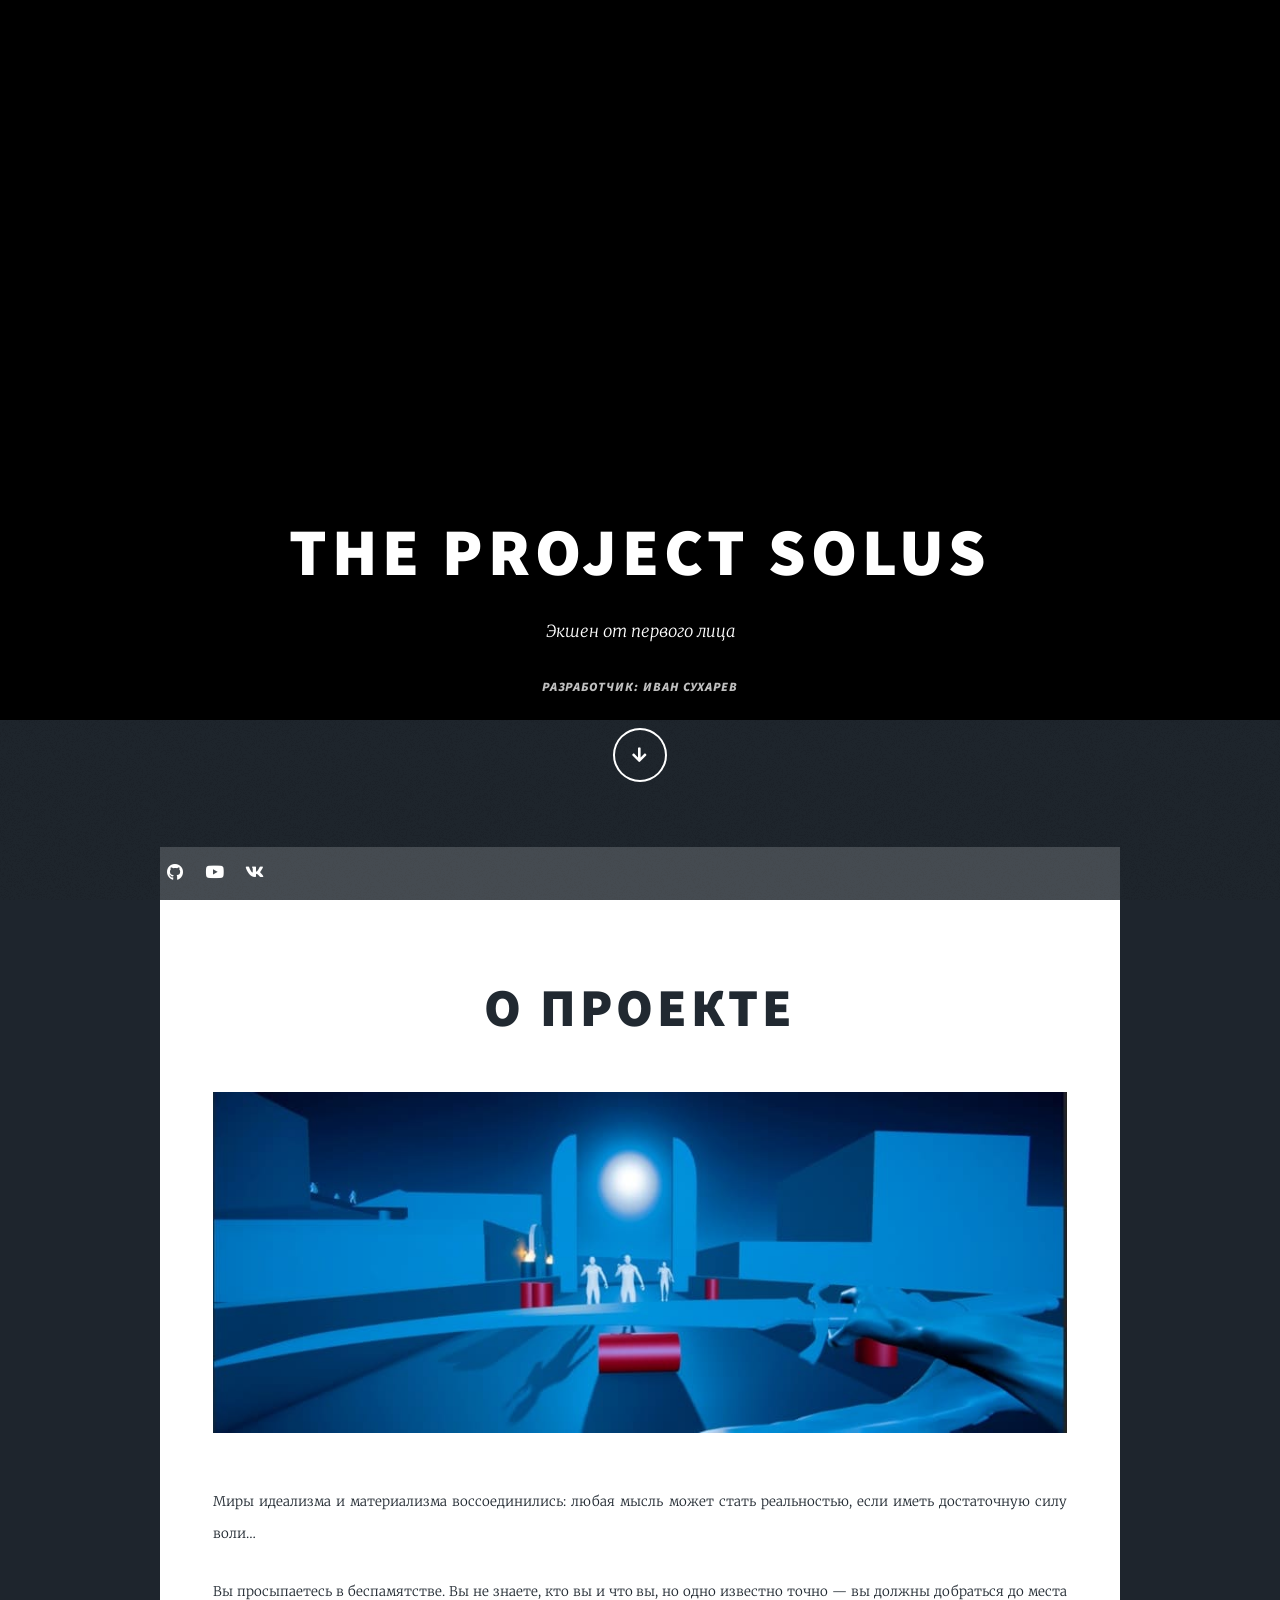
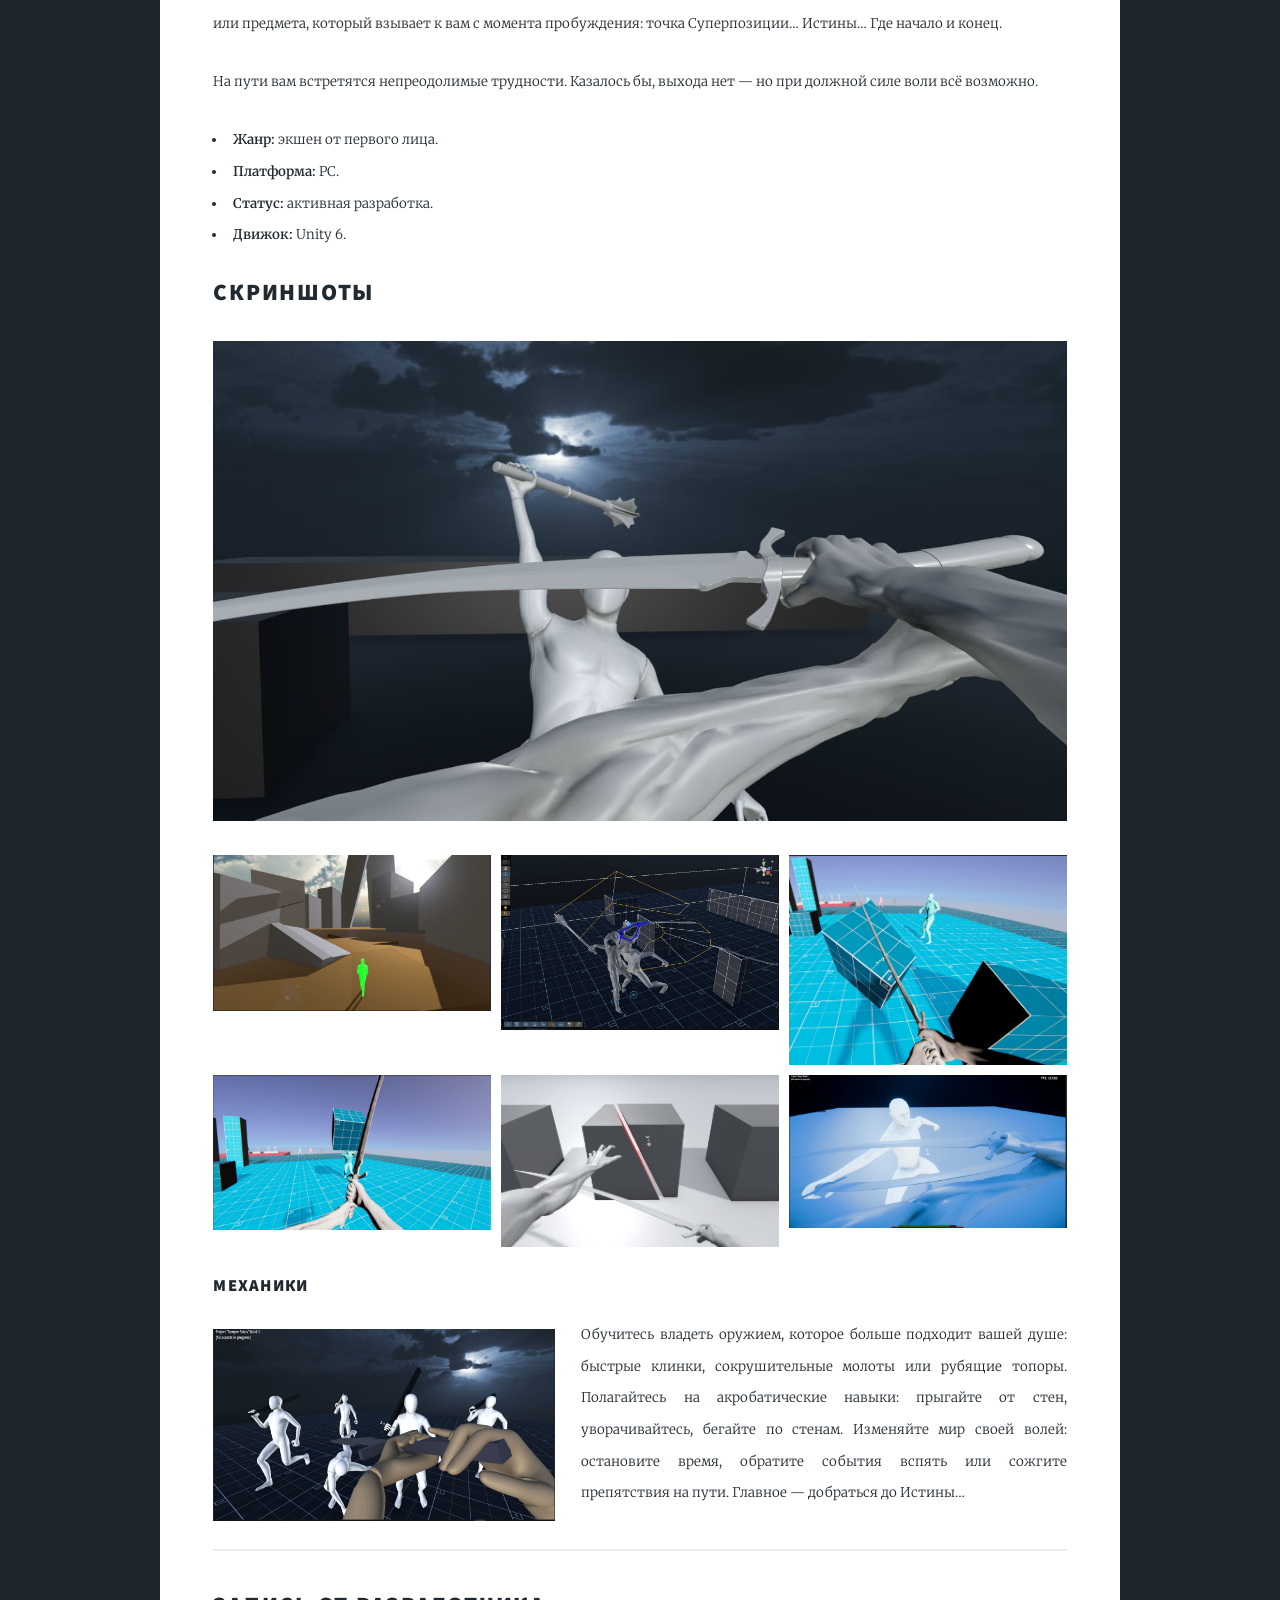
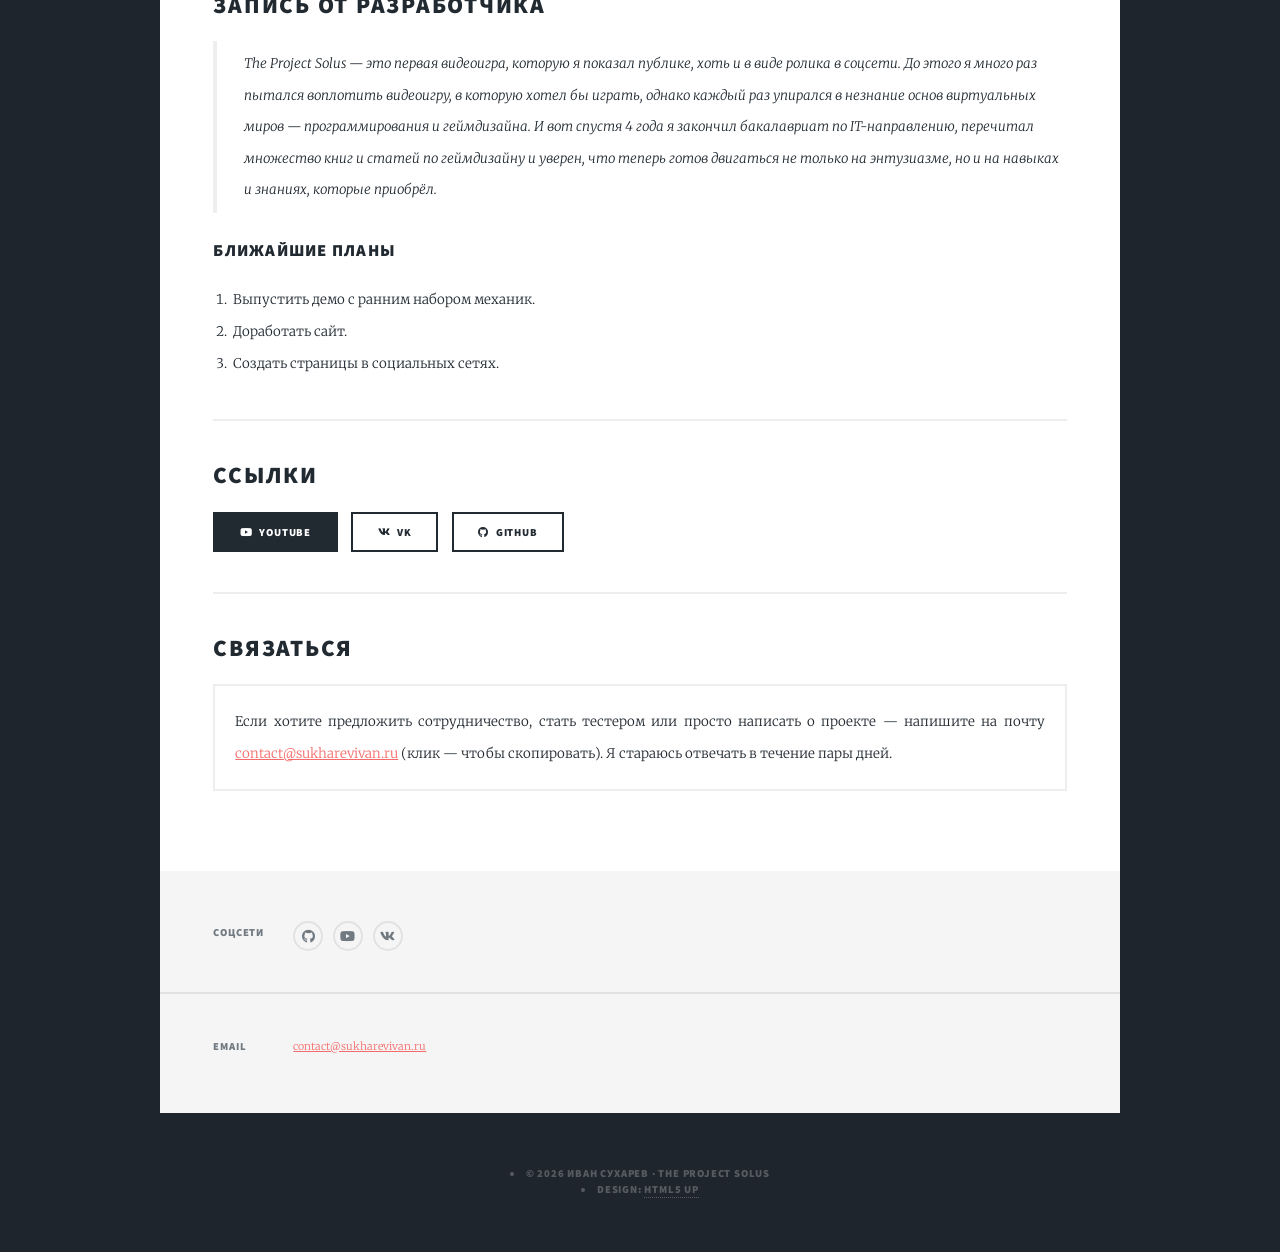
==== commit 553ac638: "Add click to copy contact email" ====
--- a/index.html
+++ b/index.html
@@ -10,6 +10,35 @@
 			@media screen and (max-width: 1680px) { html { font-size: 11pt; } }
 			@media screen and (max-width: 1280px) { html { font-size: 10pt; } }
 			@media screen and (max-width: 736px)  { html { font-size: 10pt; } }
+
+			/* Стили для кнопки копирования email */
+			.copy-email {
+				color: #f56a6a;
+				cursor: pointer;
+				text-decoration: underline;
+			}
+			.copy-email:hover {
+				text-decoration: none;
+			}
+			.copy-toast {
+				position: fixed;
+				bottom: 30px;
+				left: 50%;
+				transform: translateX(-50%) translateY(20px);
+				background: #2e3450;
+				color: #fff;
+				padding: 12px 24px;
+				border-radius: 8px;
+				font-size: 0.95rem;
+				opacity: 0;
+				pointer-events: none;
+				transition: all 0.3s ease;
+				z-index: 9999;
+			}
+			.copy-toast.show {
+				opacity: 1;
+				transform: translateX(-50%) translateY(0);
+			}
 		</style>
 		<noscript><link rel="stylesheet" href="assets/css/noscript.css" /></noscript>
 	</head>
@@ -114,8 +143,7 @@
 								<!-- Contact Box -->
 									<h2>Связаться</h2>
 									<div class="box">
-										<!-- ИЗМЕНЕНИЕ 1: Обновлен email в тексте и ссылке -->
-										<p>Если хотите предложить сотрудничество, стать тестером или просто написать о проекте — напишите на почту <a href="mailto:contact@sukharevivan.ru">contact@sukharevivan.ru</a>. Я стараюсь отвечать в течение пары дней.</p>
+										<p>Если хотите предложить сотрудничество, стать тестером или просто написать о проекте — напишите на почту <span class="copy-email" data-email="contact@sukharevivan.ru">contact@sukharevivan.ru</span> (клик — чтобы скопировать). Я стараюсь отвечать в течение пары дней.</p>
 									</div>
 							</section>
 
@@ -134,8 +162,7 @@
 							</section>
 							<section>
 								<h3>Email</h3>
-								<!-- ИЗМЕНЕНИЕ 2: Обновлен email в футере -->
-								<p><a href="mailto:contact@sukharevivan.ru">contact@sukharevivan.ru</a></p>
+								<p><span class="copy-email" data-email="contact@sukharevivan.ru">contact@sukharevivan.ru</span></p>
 							</section>
 						</section>
 					</footer>
@@ -157,5 +184,60 @@
 			<script src="assets/js/util.js"></script>
 			<script src="assets/js/main.js"></script>
 
+			<!-- Скрипт копирования email в буфер обмена -->
+			<script>
+			document.addEventListener('DOMContentLoaded', function() {
+				// Создаём всплывающую подсказку
+				var toast = document.createElement('div');
+				toast.className = 'copy-toast';
+				toast.textContent = 'Email скопирован!';
+				document.body.appendChild(toast);
+
+				// Находим все элементы с классом copy-email
+				document.querySelectorAll('.copy-email').forEach(function(el) {
+					el.addEventListener('click', function() {
+						var email = this.getAttribute('data-email');
+						var toastEl = toast;
+
+						// Современный метод копирования
+						if (navigator.clipboard && window.isSecureContext) {
+							navigator.clipboard.writeText(email).then(function() {
+								toastEl.classList.add('show');
+								setTimeout(function() {
+									toastEl.classList.remove('show');
+								}, 1800);
+							}).catch(function(err) {
+								console.error('Ошибка копирования: ', err);
+								fallbackCopy(email, toastEl);
+							});
+						} else {
+							// Fallback для старых браузеров
+							fallbackCopy(email, toastEl);
+						}
+					});
+				});
+
+				// Резервный метод копирования
+				function fallbackCopy(text, toastEl) {
+					var textArea = document.createElement('textarea');
+					textArea.value = text;
+					textArea.style.position = 'fixed';
+					textArea.style.opacity = '0';
+					document.body.appendChild(textArea);
+					textArea.select();
+					try {
+						document.execCommand('copy');
+						toastEl.classList.add('show');
+						setTimeout(function() {
+							toastEl.classList.remove('show');
+						}, 1800);
+					} catch (err) {
+						console.error('Не удалось скопировать: ', err);
+					}
+					document.body.removeChild(textArea);
+				}
+			});
+			</script>
+
 	</body>
 </html>
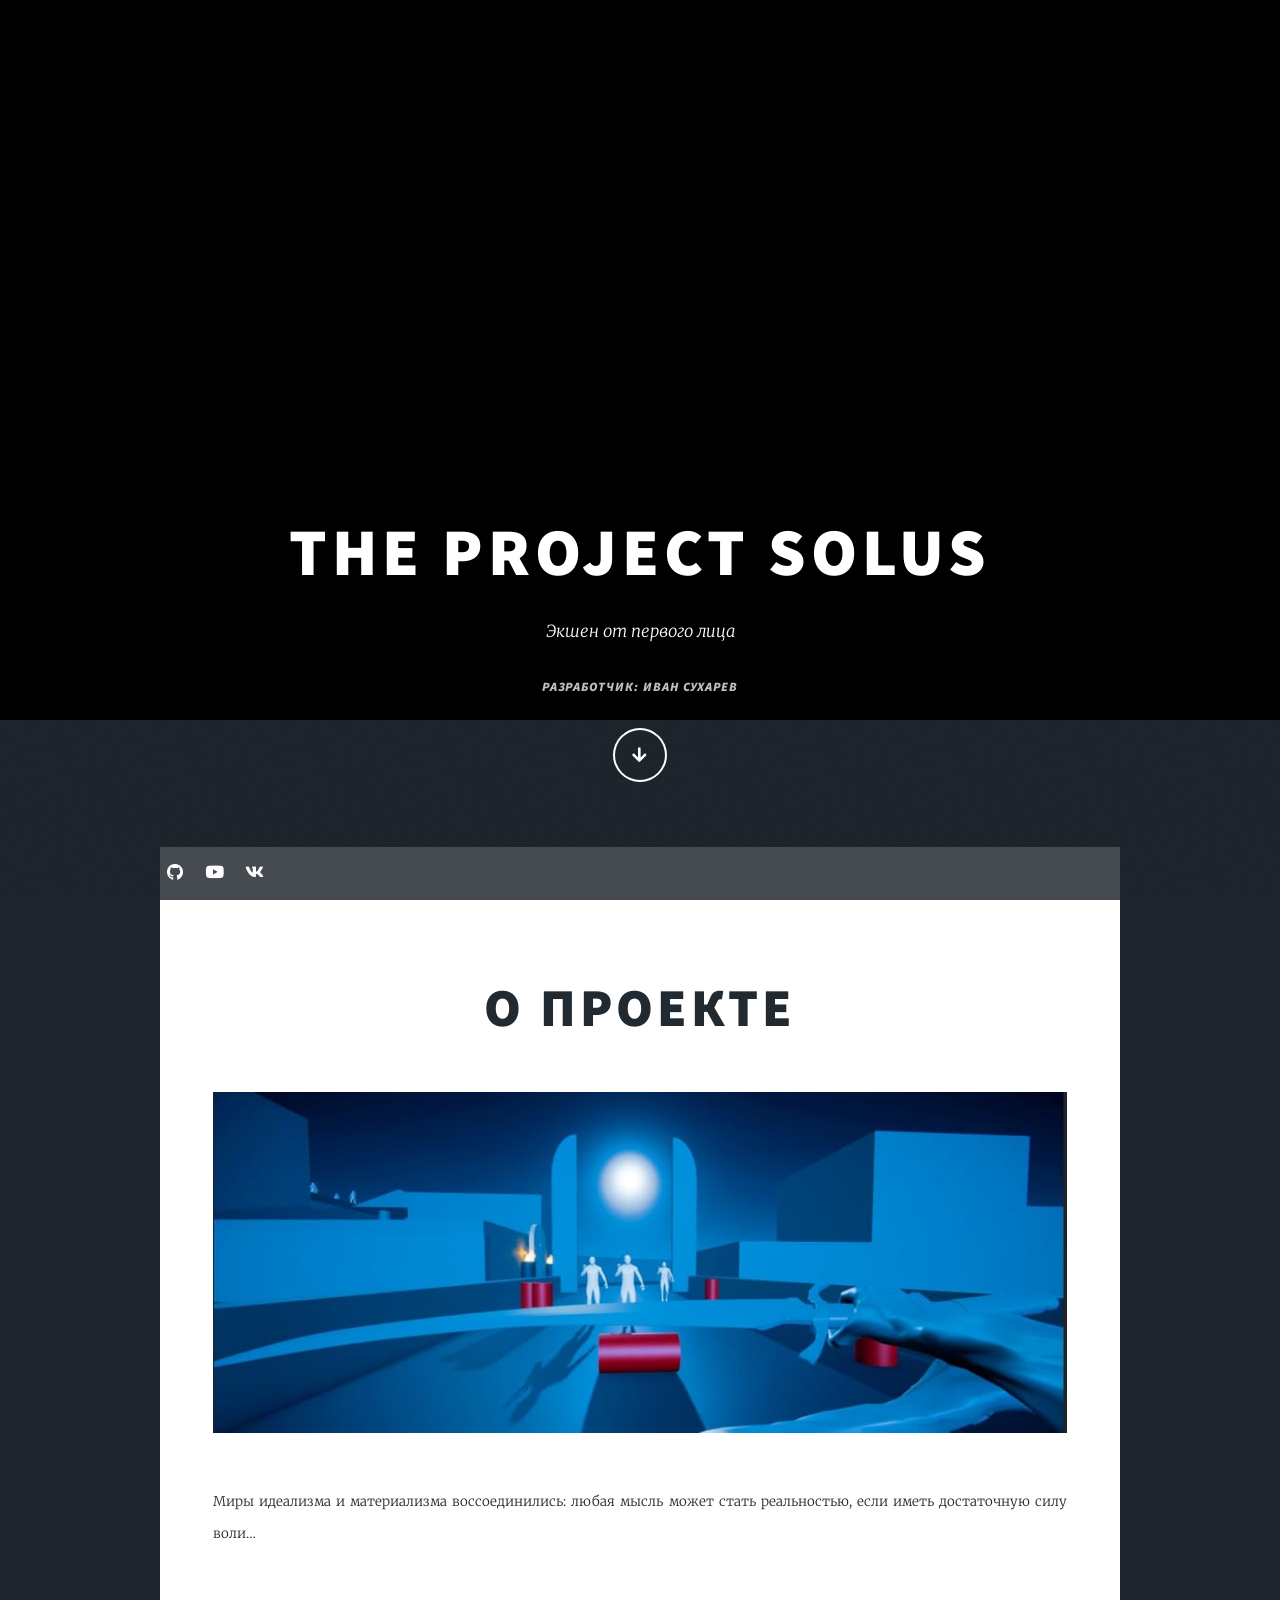
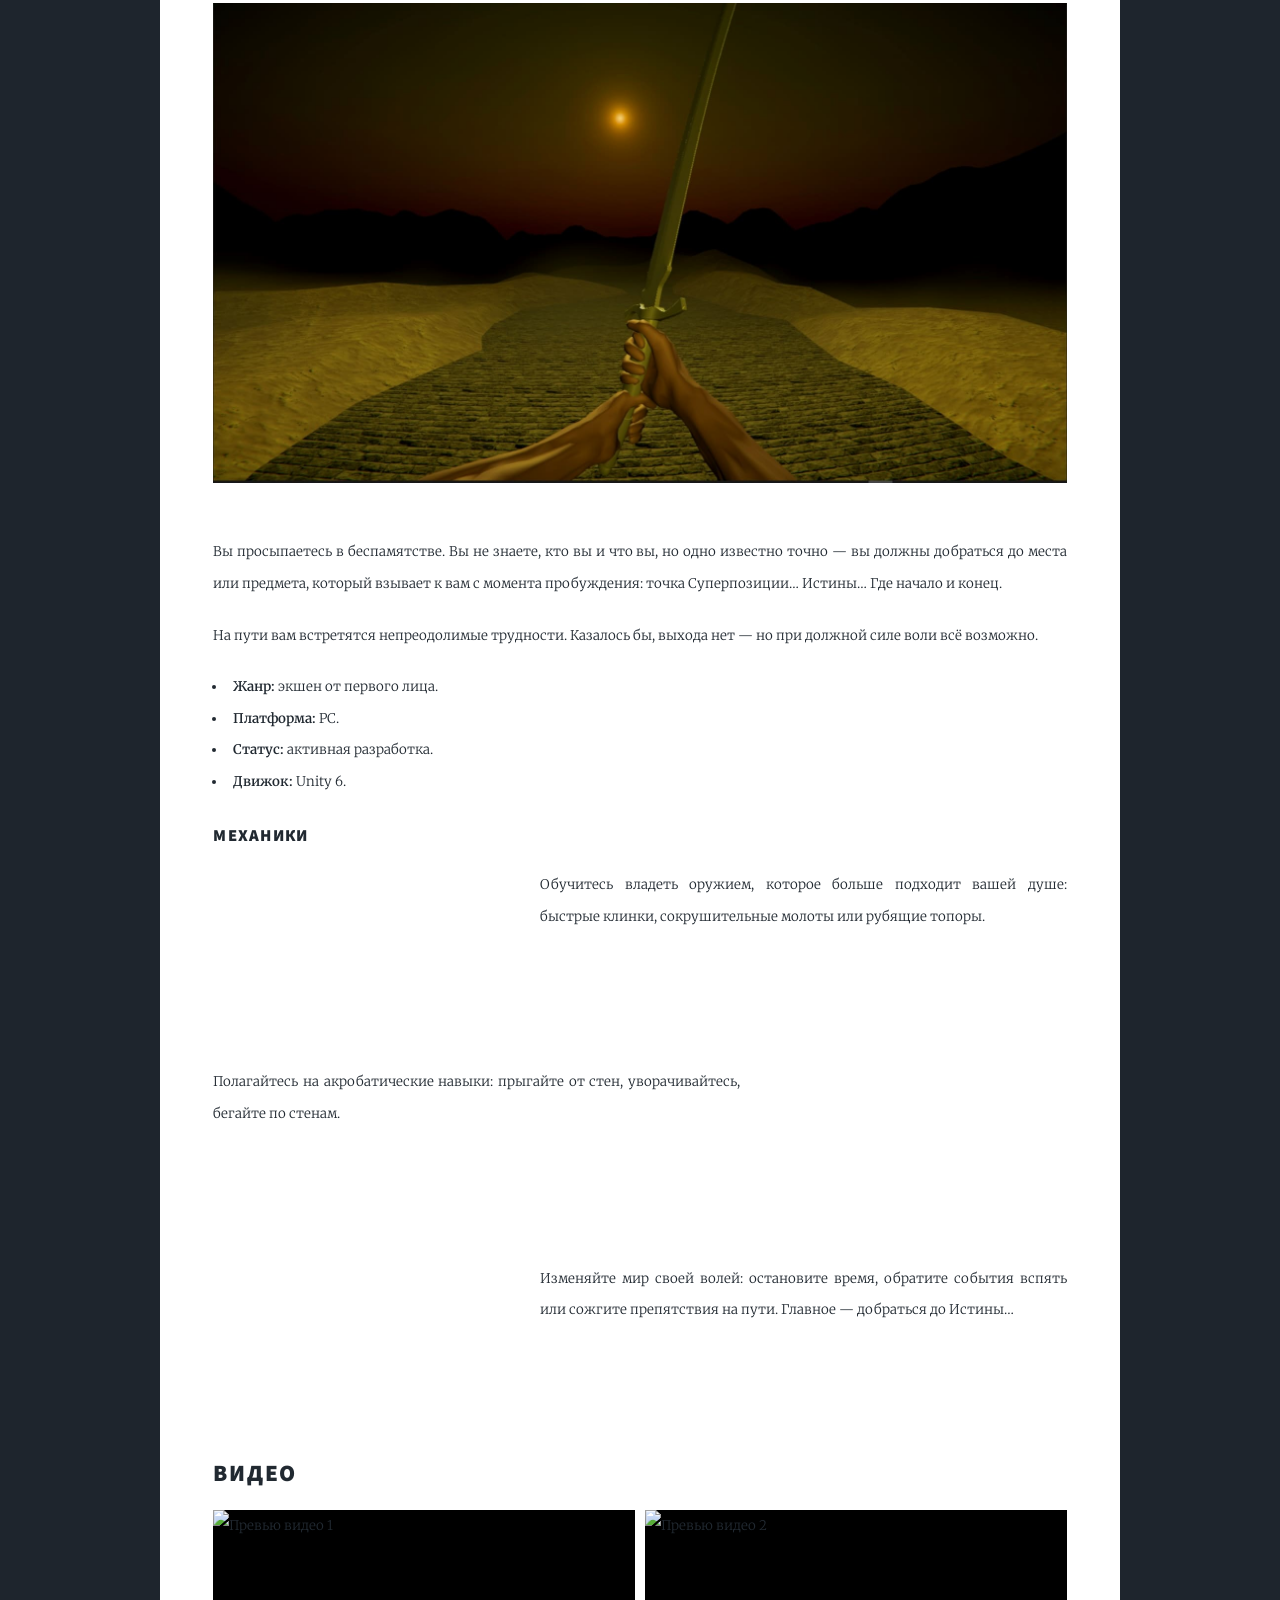
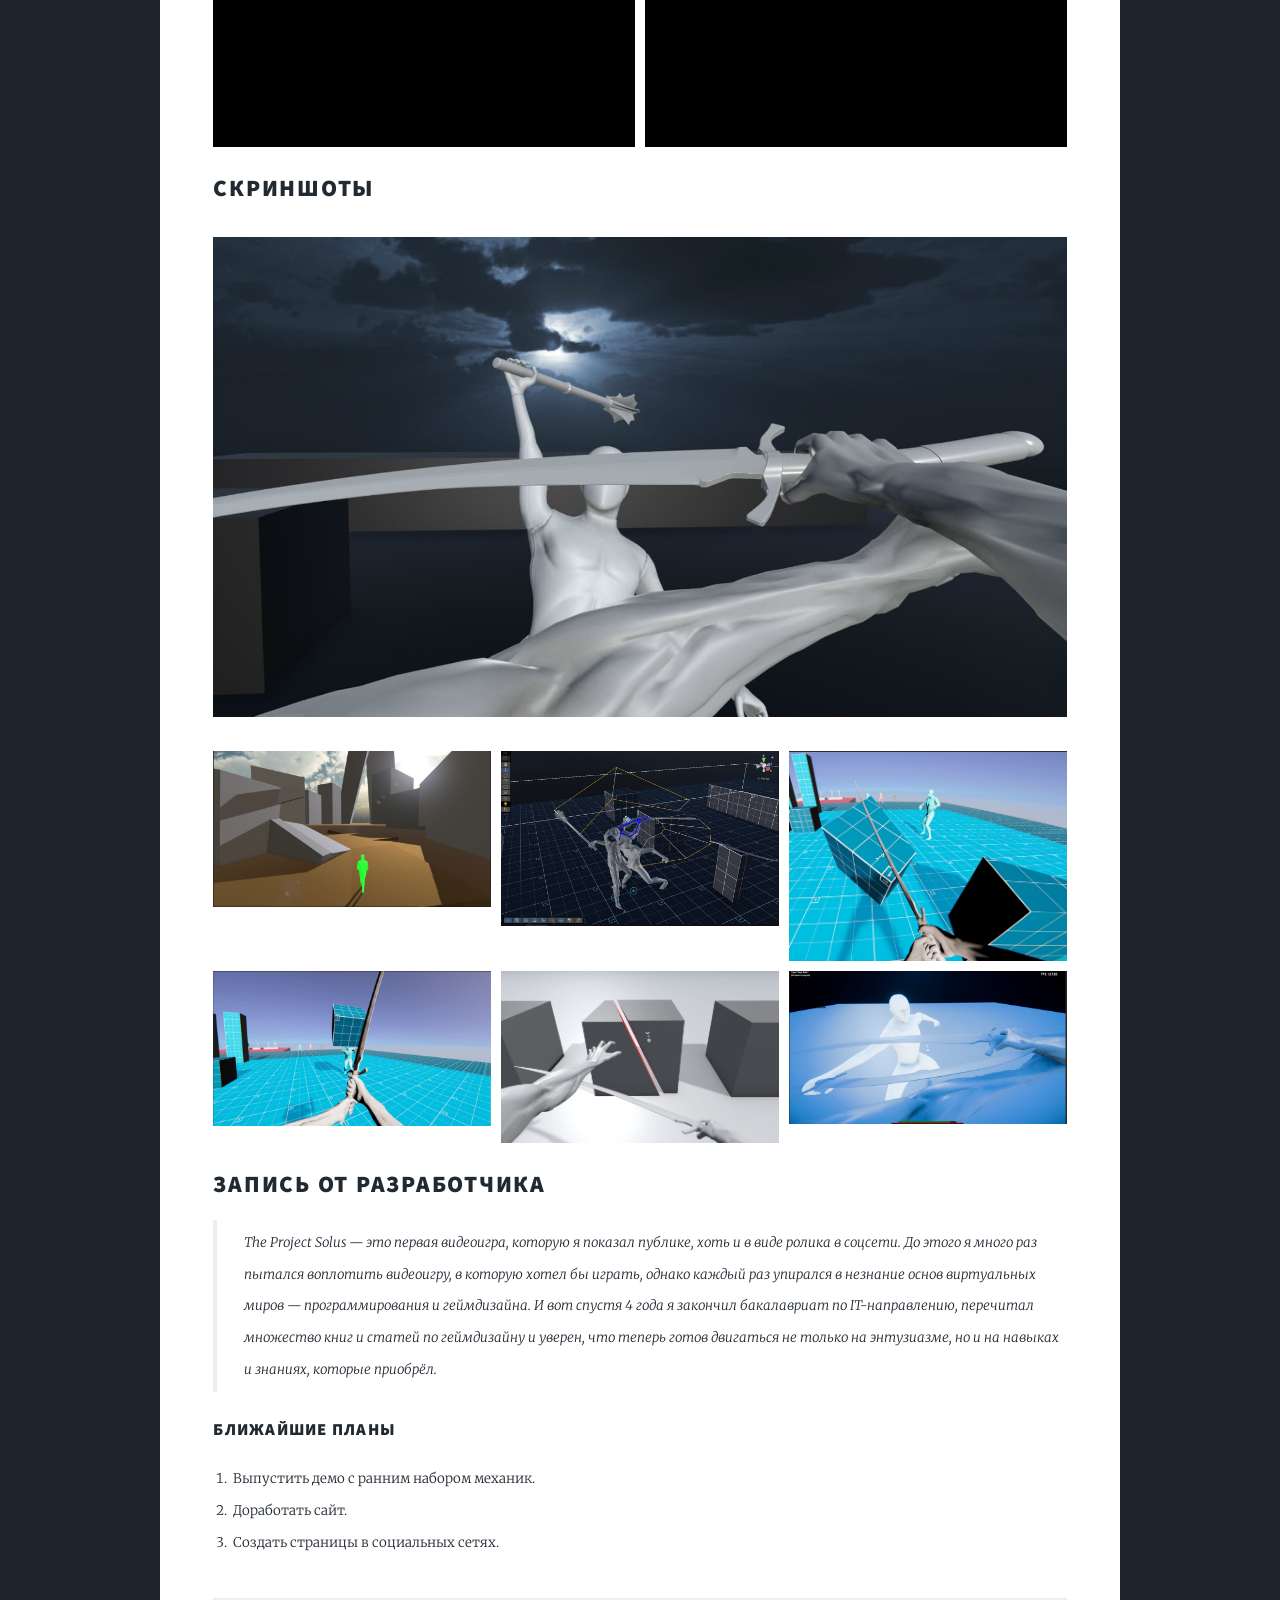
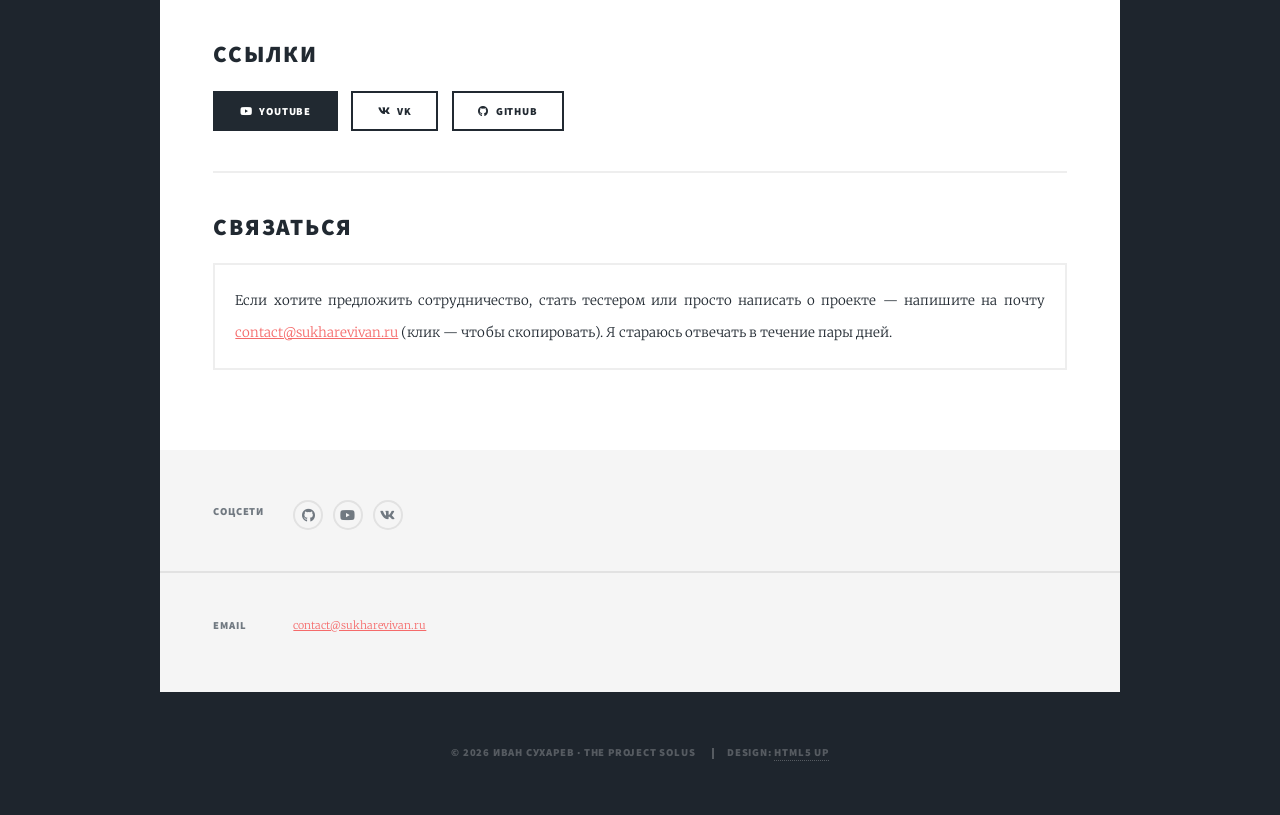
==== commit 9e6f288c: "Add video" ====
--- a/index.html
+++ b/index.html
@@ -39,6 +39,43 @@
 				opacity: 1;
 				transform: translateX(-50%) translateY(0);
 			}
+		/* Видео-«гифки» в блоке механик */
+			.image video {
+				width: 100%;
+				height: auto;
+				display: block;
+				border-radius: 0.375em;
+			}
+			/* Абзацы с видео: каждый абзац содержит свой float,
+			поэтому следующий элемент начинается ниже видео */
+			.post p {
+				display: flow-root;
+				margin-bottom: 1.5em;
+			}
+
+			/* Заголовки «Видео», «Скриншоты» и т.д. всегда идут с новой строки */
+			.post h2,
+			.post h3 {
+				clear: both;
+			}
+
+			/* На всякий случай — чтобы блок «Видео» не прилипал к обтекаемому видео */
+			.post hr {
+				clear: both;
+			}
+			/* Крупнее видео в блоке механик (по умолчанию в шаблоне ~40%) */
+			.image.video-mech {
+				max-width: 55%;
+			}
+
+			/* На мобильных возвращаем полноценную ширину и убираем обтекание */
+			@media screen and (max-width: 736px) {
+				.image.video-mech {
+					max-width: 100%;
+					float: none;
+					margin: 0 0 1em 0;
+				}
+			}
 		</style>
 		<noscript><link rel="stylesheet" href="assets/css/noscript.css" /></noscript>
 	</head>
@@ -76,15 +113,16 @@
 
 						<!-- Post -->
 							<section class="post">
+
 								<header class="major">
 									<h1>О проекте</h1>
 								</header>
-
 								<!-- Key Art -->
 									<span class="image main"><img src="images/pic01.jpg" alt="Ключевой арт The Project Solus" /></span>
 
 								<!-- About -->
 									<p>Миры идеализма и материализма воссоединились: любая мысль может стать реальностью, если иметь достаточную силу воли…</p>
+									<span class="image main"><img src="images/pic10.jpg" alt="Ключевой арт The Project Solus" /></span>
 									<p>Вы просыпаетесь в беспамятстве. Вы не знаете, кто вы и что вы, но одно известно точно — вы должны добраться до места или предмета, который взывает к вам с момента пробуждения: точка Суперпозиции… Истины… Где начало и конец.</p>
 									<p>На пути вам встретятся непреодолимые трудности. Казалось бы, выхода нет — но при должной силе воли всё возможно.</p>
 
@@ -95,6 +133,54 @@
 										<li><strong>Статус:</strong> активная разработка.</li>
 										<li><strong>Движок:</strong> Unity 6.</li>
 									</ul>
+
+								<h3>Механики</h3>
+
+								<p>
+									<span class="image left video-mech">
+										<video autoplay loop muted playsinline preload="metadata">
+											<source src="video/fight.mp4" type="video/mp4" />
+										</video>
+									</span>
+									Обучитесь владеть оружием, которое больше подходит вашей душе: быстрые клинки, сокрушительные молоты или рубящие топоры.
+								</p>
+
+								<p>
+									<span class="image right video-mech">
+										<video autoplay loop muted playsinline preload="metadata">
+											<source src="video/jump.mp4" type="video/mp4" />
+										</video>
+									</span>
+									 Полагайтесь на акробатические навыки: прыгайте от стен, уворачивайтесь, бегайте по стенам.
+								</p>
+
+								<p>
+									<span class="image left video-mech">
+										<video autoplay loop muted playsinline preload="metadata">
+											<source src="video/magic.mp4" type="video/mp4" />
+										</video>
+									</span>
+									Изменяйте мир своей волей: остановите время, обратите события вспять или сожгите препятствия на пути. Главное — добраться до Истины…
+								</p>
+								
+								<!-- Video -->
+									<h2>Видео</h2>
+										<div class="box alt">
+											<div class="row gtr-50 gtr-uniform">
+												<div class="col-6">
+													<!-- Превью для первого видео -->
+													<div class="video-preview" data-video-id="FlsVe-Tn-sE" style="position:relative; padding-bottom:56.25%; height:0; overflow:hidden; cursor:pointer; background:#000;">
+														<img src="https://i.ytimg.com/vi/FlsVe-Tn-sE/maxresdefault.jpg" alt="Превью видео 1" style="position:absolute; top:0; left:0; width:100%; height:100%; object-fit:cover;" loading="lazy" />
+													</div>
+												</div>
+												<div class="col-6">
+													<!-- Превью для второго видео -->
+													<div class="video-preview" data-video-id="GSYMDe7hubo" style="position:relative; padding-bottom:56.25%; height:0; overflow:hidden; cursor:pointer; background:#000;">
+														<img src="https://i.ytimg.com/vi/GSYMDe7hubo/maxresdefault.jpg" alt="Превью видео 2" style="position:absolute; top:0; left:0; width:100%; height:100%; object-fit:cover;" loading="lazy" />
+													</div>
+												</div>
+											</div>
+										</div>
 
 								<!-- Screenshots -->
 									<h2>Скриншоты</h2>
@@ -111,11 +197,6 @@
 											<div class="col-4"><span class="image fit"><img src="images/pic08.jpg" alt="Скриншот 7" loading="lazy" /></span></div>
 										</div>
 									</div>
-
-									<h3>Механики</h3>
-									<p><span class="image left"><img src="images/pic04.jpg" alt="Скриншот 8" loading="lazy" /></span>Обучитесь владеть оружием, которое больше подходит вашей душе: быстрые клинки, сокрушительные молоты или рубящие топоры. Полагайтесь на акробатические навыки: прыгайте от стен, уворачивайтесь, бегайте по стенам. Изменяйте мир своей волей: остановите время, обратите события вспять или сожгите препятствия на пути. Главное — добраться до Истины…</p>
-
-									<hr />
 
 								<!-- Devlog -->
 									<h2>Запись от разработчика</h2>
@@ -169,7 +250,10 @@
 
 				<!-- Copyright -->
 					<div id="copyright">
-						<li>&copy; 2026 Иван Сухарев · The Project Solus</li><li>Design: <a href="https://html5up.net">HTML5 UP</a></li></ul>
+						<ul class="menu">
+							<li>&copy; 2026 Иван Сухарев · The Project Solus</li>
+							<li>Design: <a href="https://html5up.net">HTML5 UP</a></li>
+						</ul>
 					</div>
 
 			</div>
@@ -238,6 +322,32 @@
 				}
 			});
 			</script>
+			<script>
+				// Заменяем превью на iframe только при клике пользователя
+				document.addEventListener('DOMContentLoaded', function() {
+					document.querySelectorAll('.video-preview').forEach(function(preview) {
+						preview.addEventListener('click', function() {
+							var videoId = this.getAttribute('data-video-id');
+							var iframe = document.createElement('iframe');
+							iframe.setAttribute('src', 'https://www.youtube.com/embed/' + videoId + '?autoplay=1');
+							iframe.setAttribute('title', 'YouTube video player');
+							iframe.setAttribute('frameborder', '0');
+							iframe.setAttribute('allow', 'accelerometer; autoplay; clipboard-write; encrypted-media; gyroscope; picture-in-picture; web-share');
+							iframe.setAttribute('allowfullscreen', '');
+							iframe.style.position = 'absolute';
+							iframe.style.top = '0';
+							iframe.style.left = '0';
+							iframe.style.width = '100%';
+							iframe.style.height = '100%';
+							iframe.style.border = '0';
+
+							// Заменяем содержимое превью на iframe
+							this.innerHTML = '';
+							this.appendChild(iframe);
+						});
+					});
+				});
+			</script>
 
 	</body>
 </html>
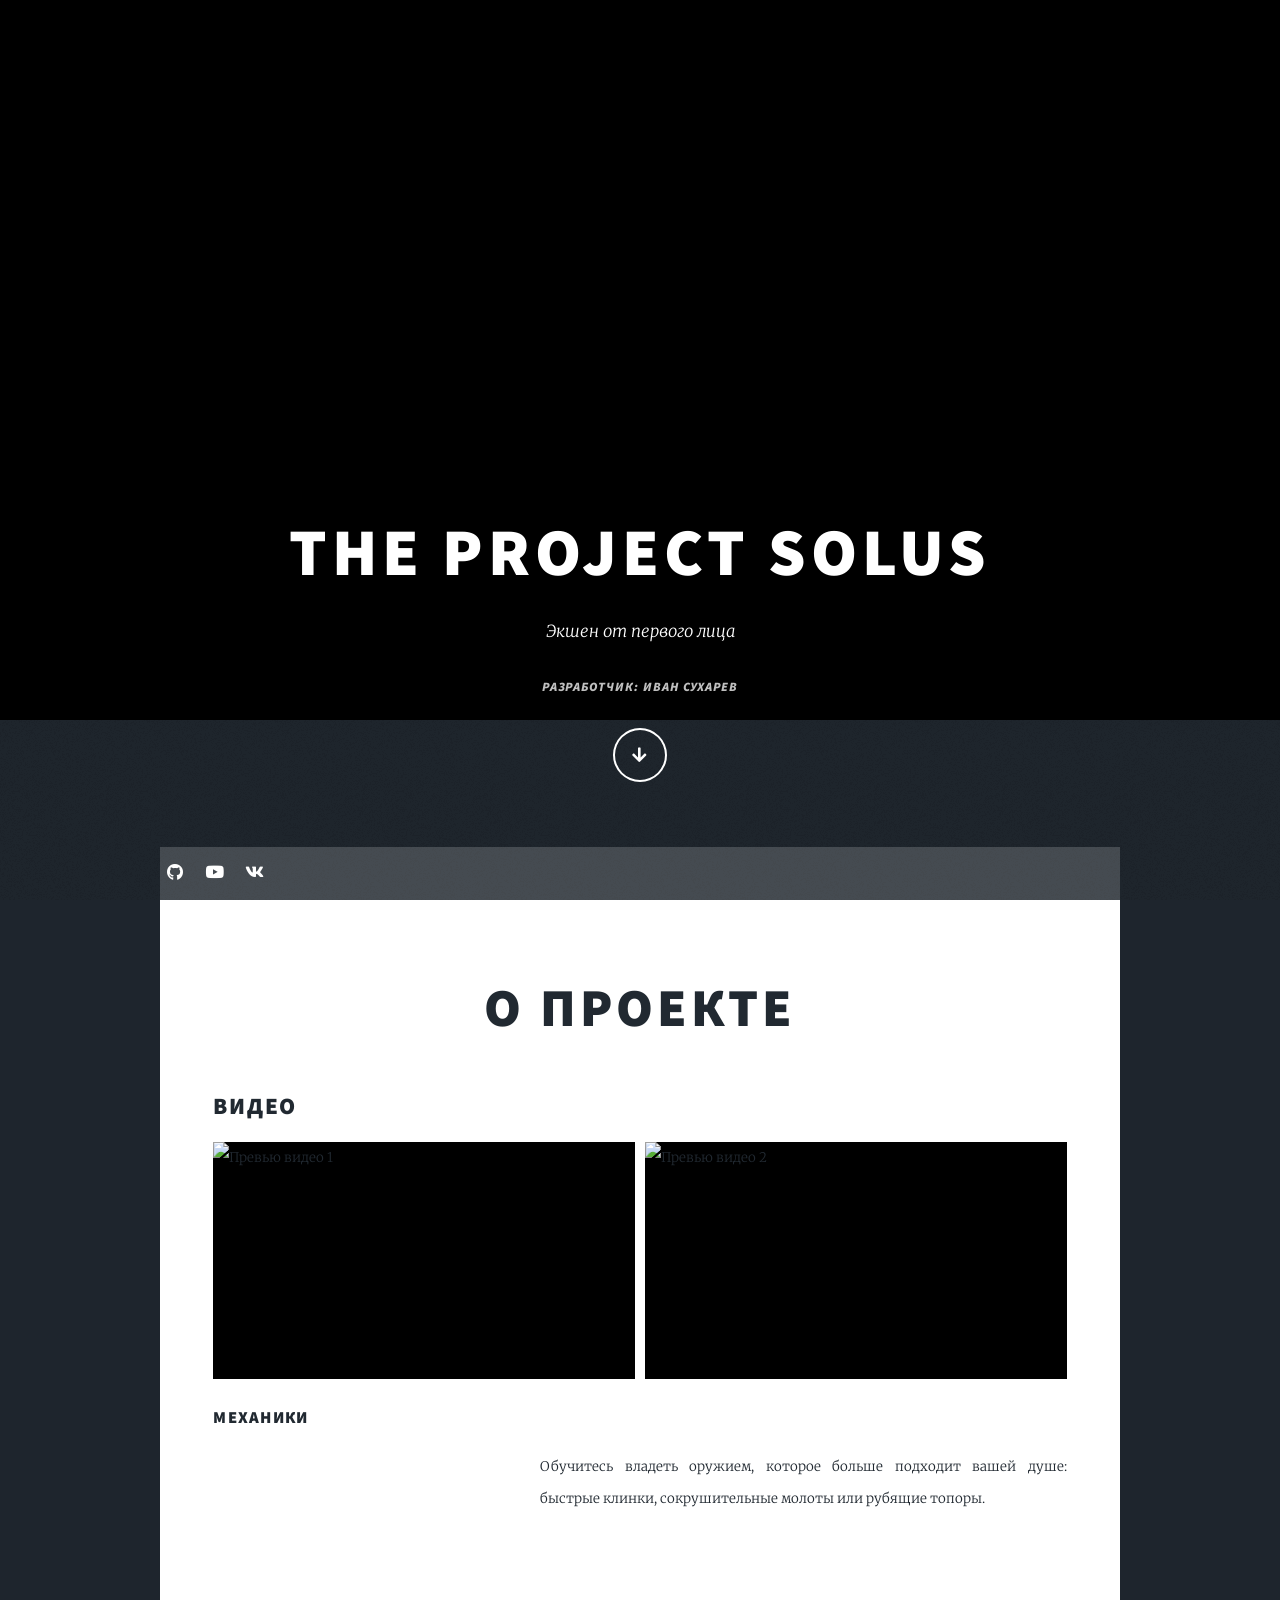
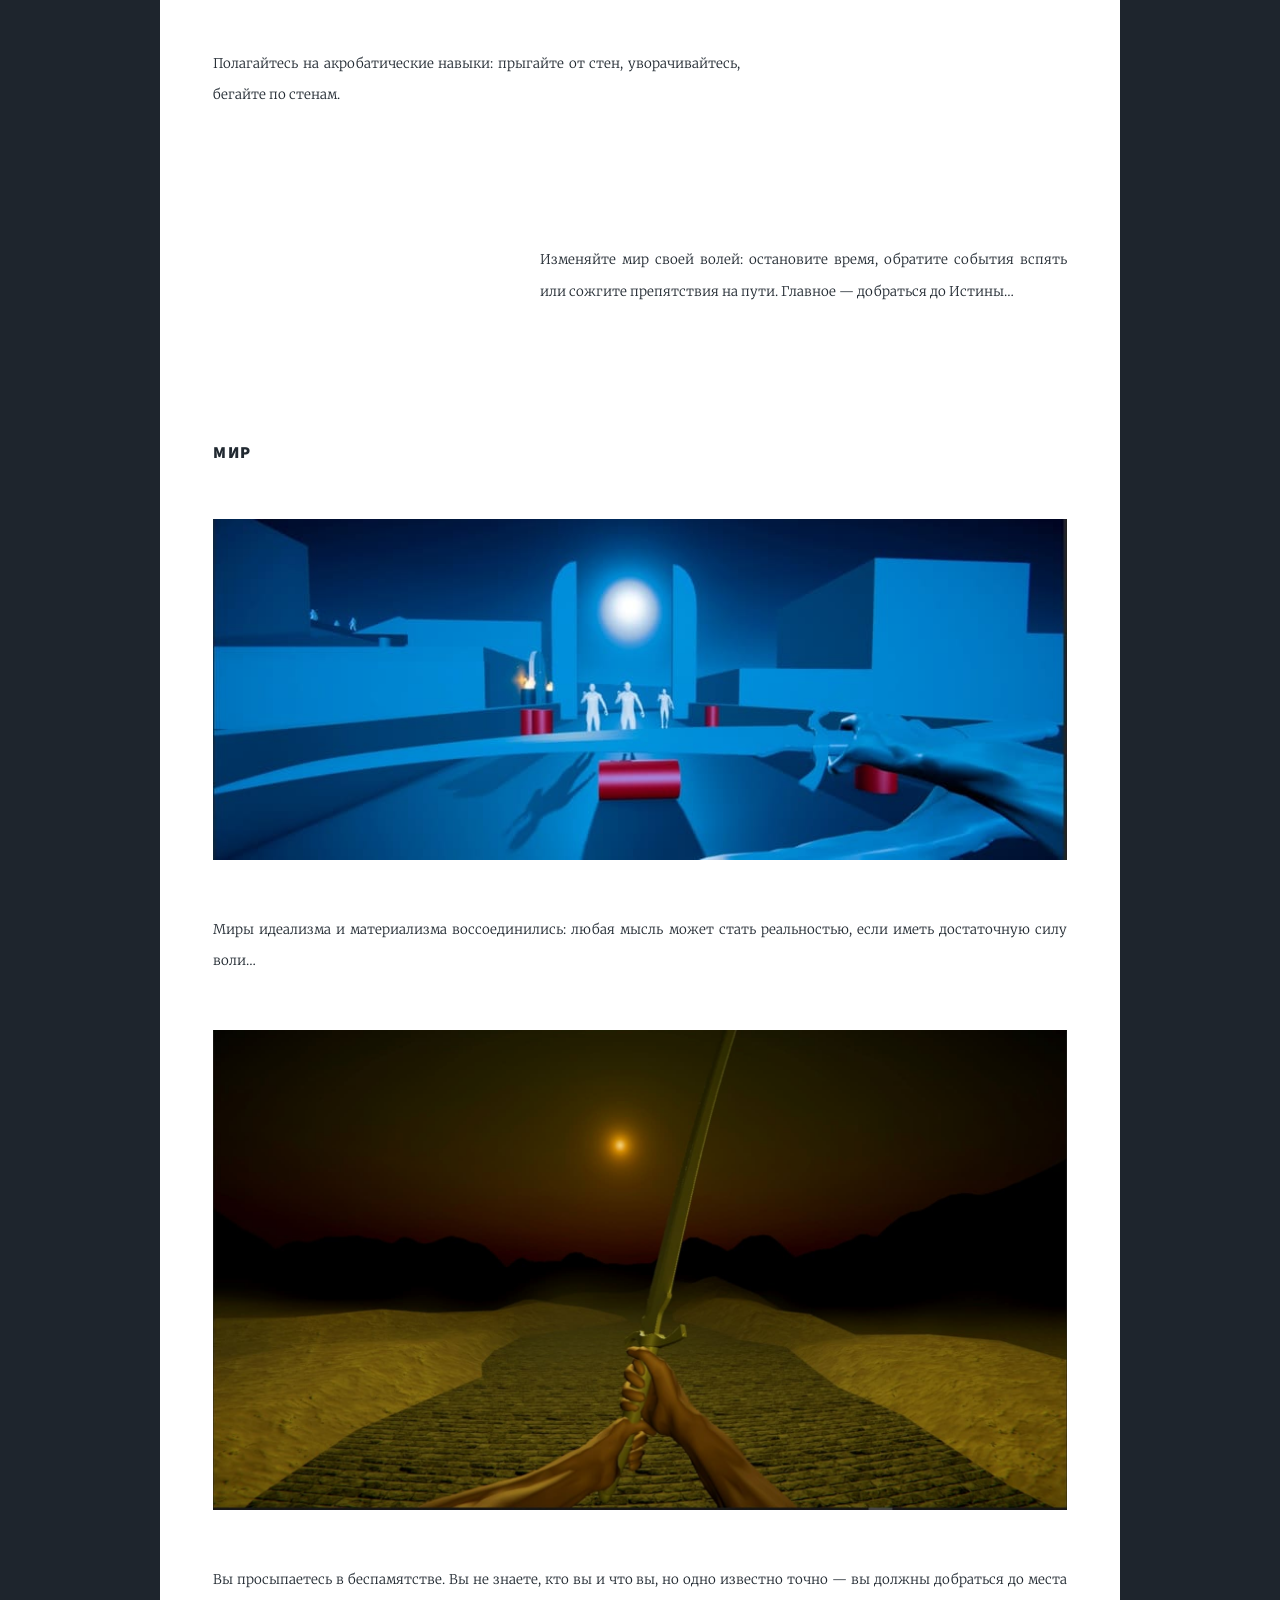
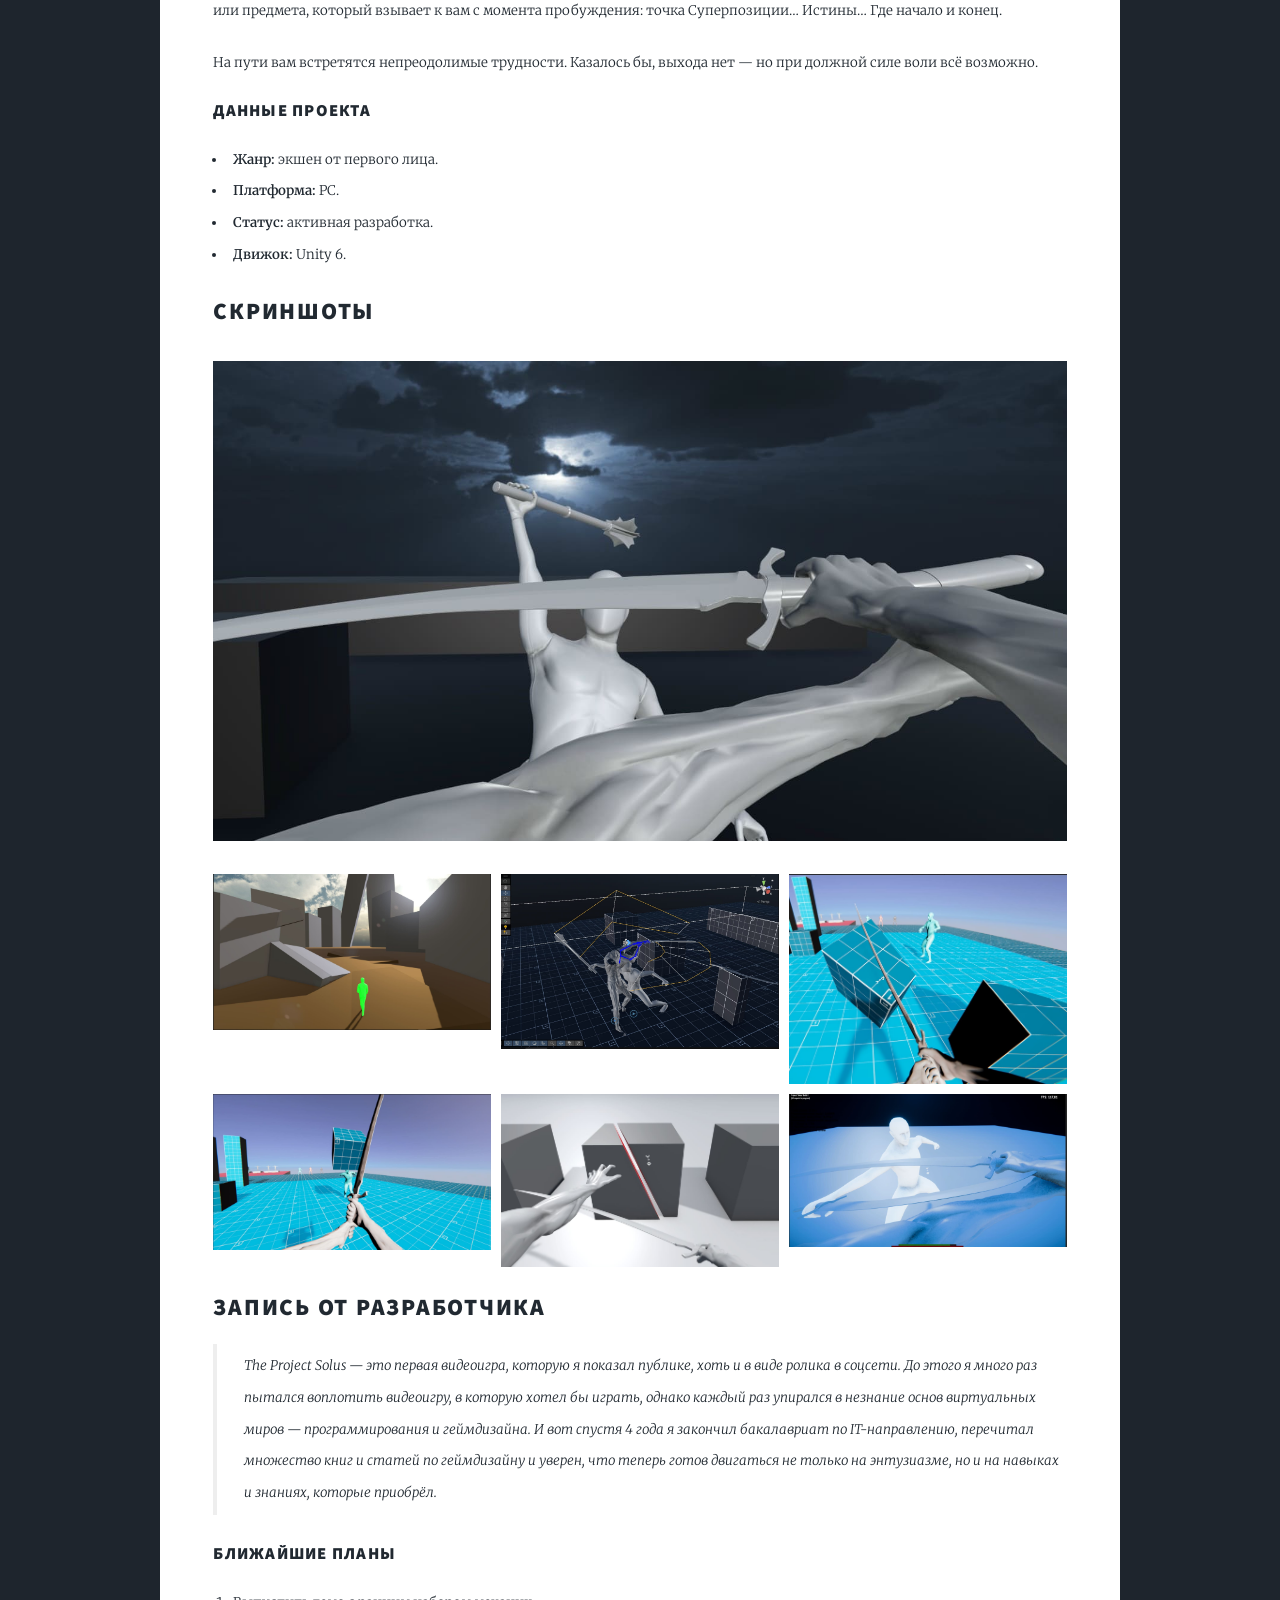
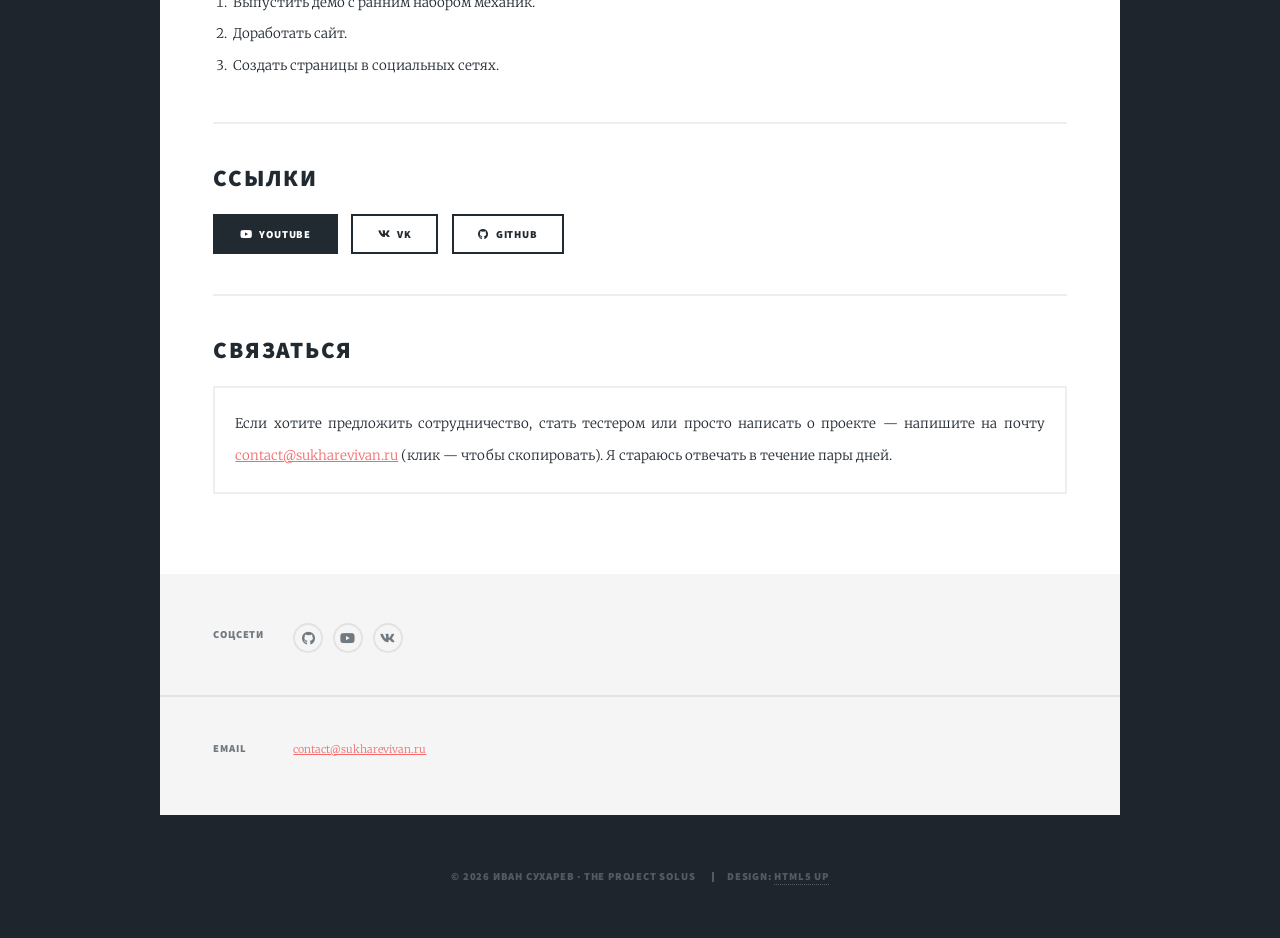
==== commit 64daf1c4: "Update html structure" ====
--- a/index.html
+++ b/index.html
@@ -117,52 +117,7 @@
 								<header class="major">
 									<h1>О проекте</h1>
 								</header>
-								<!-- Key Art -->
-									<span class="image main"><img src="images/pic01.jpg" alt="Ключевой арт The Project Solus" /></span>
-
-								<!-- About -->
-									<p>Миры идеализма и материализма воссоединились: любая мысль может стать реальностью, если иметь достаточную силу воли…</p>
-									<span class="image main"><img src="images/pic10.jpg" alt="Ключевой арт The Project Solus" /></span>
-									<p>Вы просыпаетесь в беспамятстве. Вы не знаете, кто вы и что вы, но одно известно точно — вы должны добраться до места или предмета, который взывает к вам с момента пробуждения: точка Суперпозиции… Истины… Где начало и конец.</p>
-									<p>На пути вам встретятся непреодолимые трудности. Казалось бы, выхода нет — но при должной силе воли всё возможно.</p>
-
-								<!-- Specs -->
-									<ul class="alt">
-										<li><strong>Жанр:</strong> экшен от первого лица.</li>
-										<li><strong>Платформа:</strong> PC.</li>
-										<li><strong>Статус:</strong> активная разработка.</li>
-										<li><strong>Движок:</strong> Unity 6.</li>
-									</ul>
-
-								<h3>Механики</h3>
-
-								<p>
-									<span class="image left video-mech">
-										<video autoplay loop muted playsinline preload="metadata">
-											<source src="video/fight.mp4" type="video/mp4" />
-										</video>
-									</span>
-									Обучитесь владеть оружием, которое больше подходит вашей душе: быстрые клинки, сокрушительные молоты или рубящие топоры.
-								</p>
-
-								<p>
-									<span class="image right video-mech">
-										<video autoplay loop muted playsinline preload="metadata">
-											<source src="video/jump.mp4" type="video/mp4" />
-										</video>
-									</span>
-									 Полагайтесь на акробатические навыки: прыгайте от стен, уворачивайтесь, бегайте по стенам.
-								</p>
-
-								<p>
-									<span class="image left video-mech">
-										<video autoplay loop muted playsinline preload="metadata">
-											<source src="video/magic.mp4" type="video/mp4" />
-										</video>
-									</span>
-									Изменяйте мир своей волей: остановите время, обратите события вспять или сожгите препятствия на пути. Главное — добраться до Истины…
-								</p>
-								
+
 								<!-- Video -->
 									<h2>Видео</h2>
 										<div class="box alt">
@@ -181,6 +136,54 @@
 												</div>
 											</div>
 										</div>
+
+								<h3>Механики</h3>
+
+								<p>
+									<span class="image left video-mech">
+										<video autoplay loop muted playsinline preload="metadata">
+											<source src="video/fight.mp4" type="video/mp4" />
+										</video>
+									</span>
+									Обучитесь владеть оружием, которое больше подходит вашей душе: быстрые клинки, сокрушительные молоты или рубящие топоры.
+								</p>
+
+								<p>
+									<span class="image right video-mech">
+										<video autoplay loop muted playsinline preload="metadata">
+											<source src="video/jump.mp4" type="video/mp4" />
+										</video>
+									</span>
+									 Полагайтесь на акробатические навыки: прыгайте от стен, уворачивайтесь, бегайте по стенам.
+								</p>
+
+								<p>
+									<span class="image left video-mech">
+										<video autoplay loop muted playsinline preload="metadata">
+											<source src="video/magic.mp4" type="video/mp4" />
+										</video>
+									</span>
+									Изменяйте мир своей волей: остановите время, обратите события вспять или сожгите препятствия на пути. Главное — добраться до Истины…
+								</p>
+
+								<h3> Мир</h3>
+								<!-- Key Art -->
+									<span class="image main"><img src="images/pic01.jpg" alt="Ключевой арт The Project Solus" /></span>
+
+								<!-- About -->
+									<p>Миры идеализма и материализма воссоединились: любая мысль может стать реальностью, если иметь достаточную силу воли…</p>
+									<span class="image main"><img src="images/pic10.jpg" alt="Ключевой арт The Project Solus" /></span>
+									<p>Вы просыпаетесь в беспамятстве. Вы не знаете, кто вы и что вы, но одно известно точно — вы должны добраться до места или предмета, который взывает к вам с момента пробуждения: точка Суперпозиции… Истины… Где начало и конец.</p>
+									<p>На пути вам встретятся непреодолимые трудности. Казалось бы, выхода нет — но при должной силе воли всё возможно.</p>
+
+								<!-- Specs -->
+								 <h3> Данные проекта</h3>
+									<ul class="alt">
+										<li><strong>Жанр:</strong> экшен от первого лица.</li>
+										<li><strong>Платформа:</strong> PC.</li>
+										<li><strong>Статус:</strong> активная разработка.</li>
+										<li><strong>Движок:</strong> Unity 6.</li>
+									</ul>
 
 								<!-- Screenshots -->
 									<h2>Скриншоты</h2>
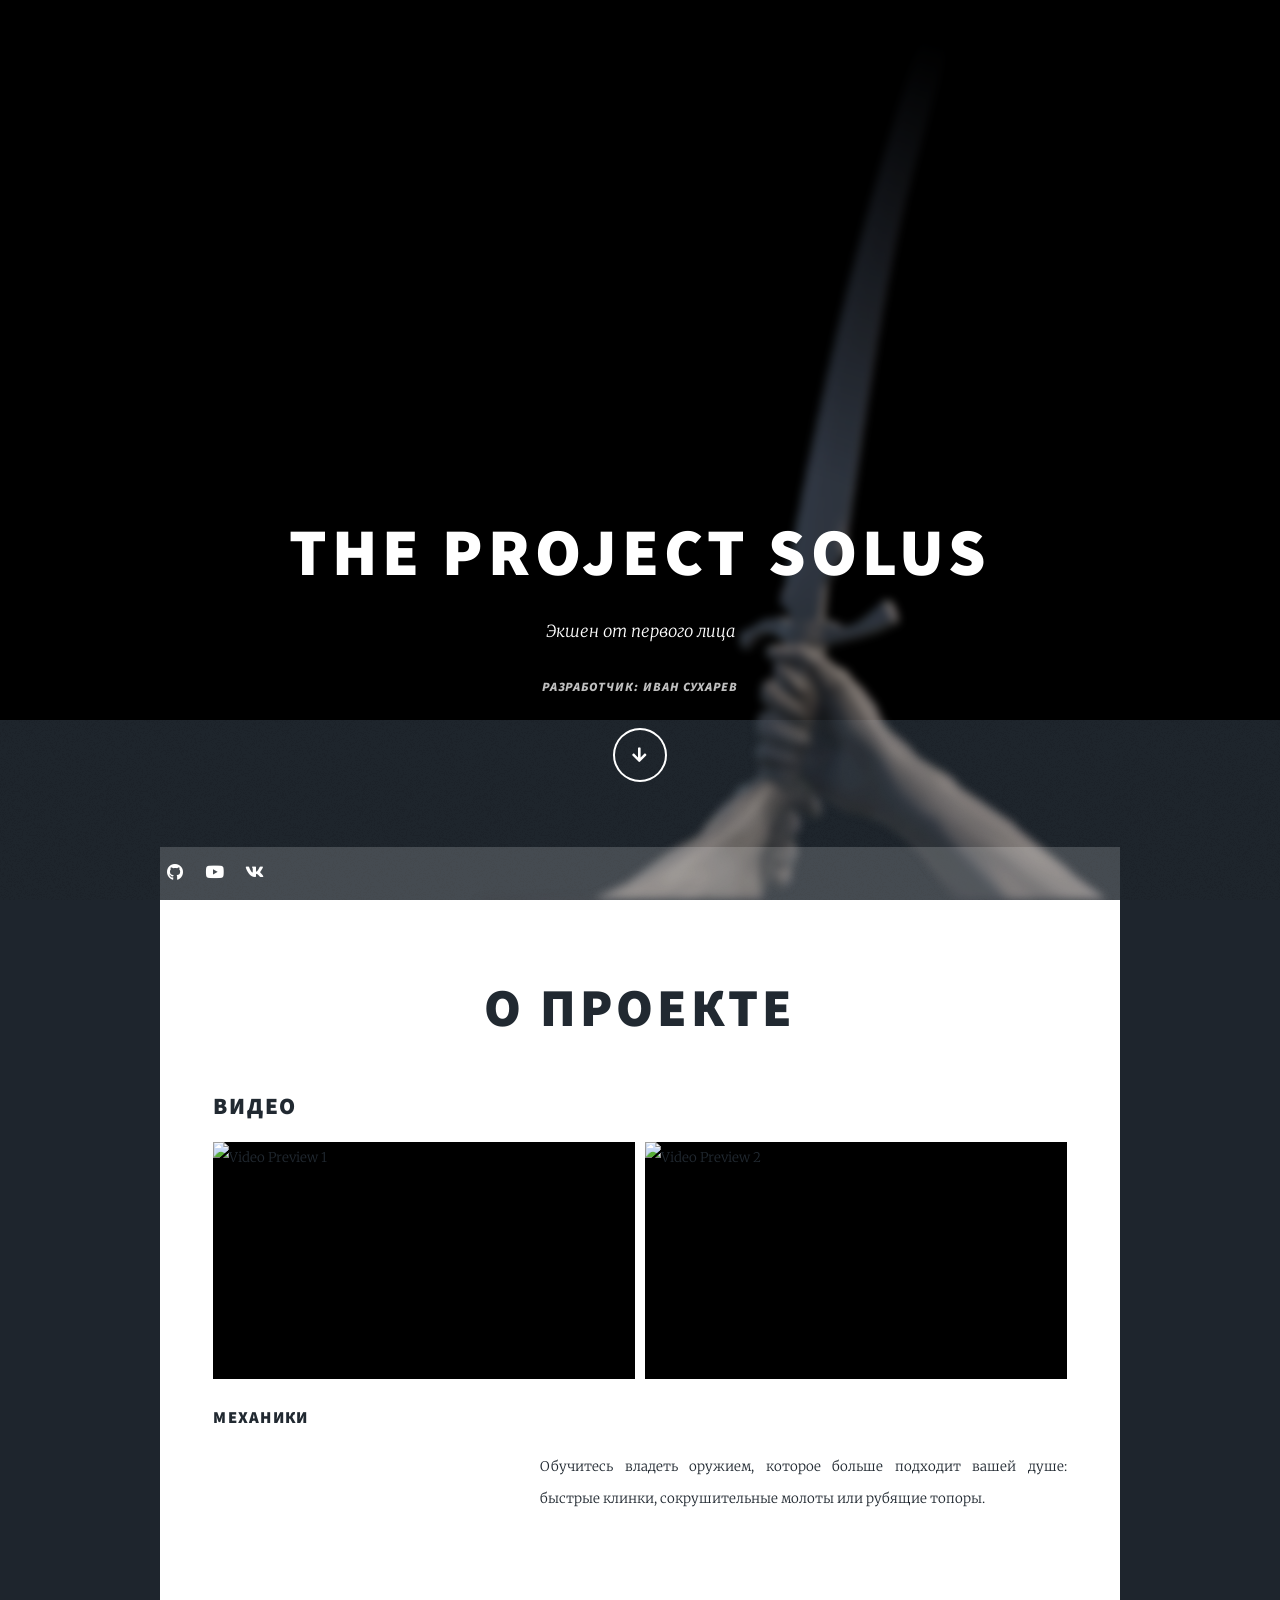
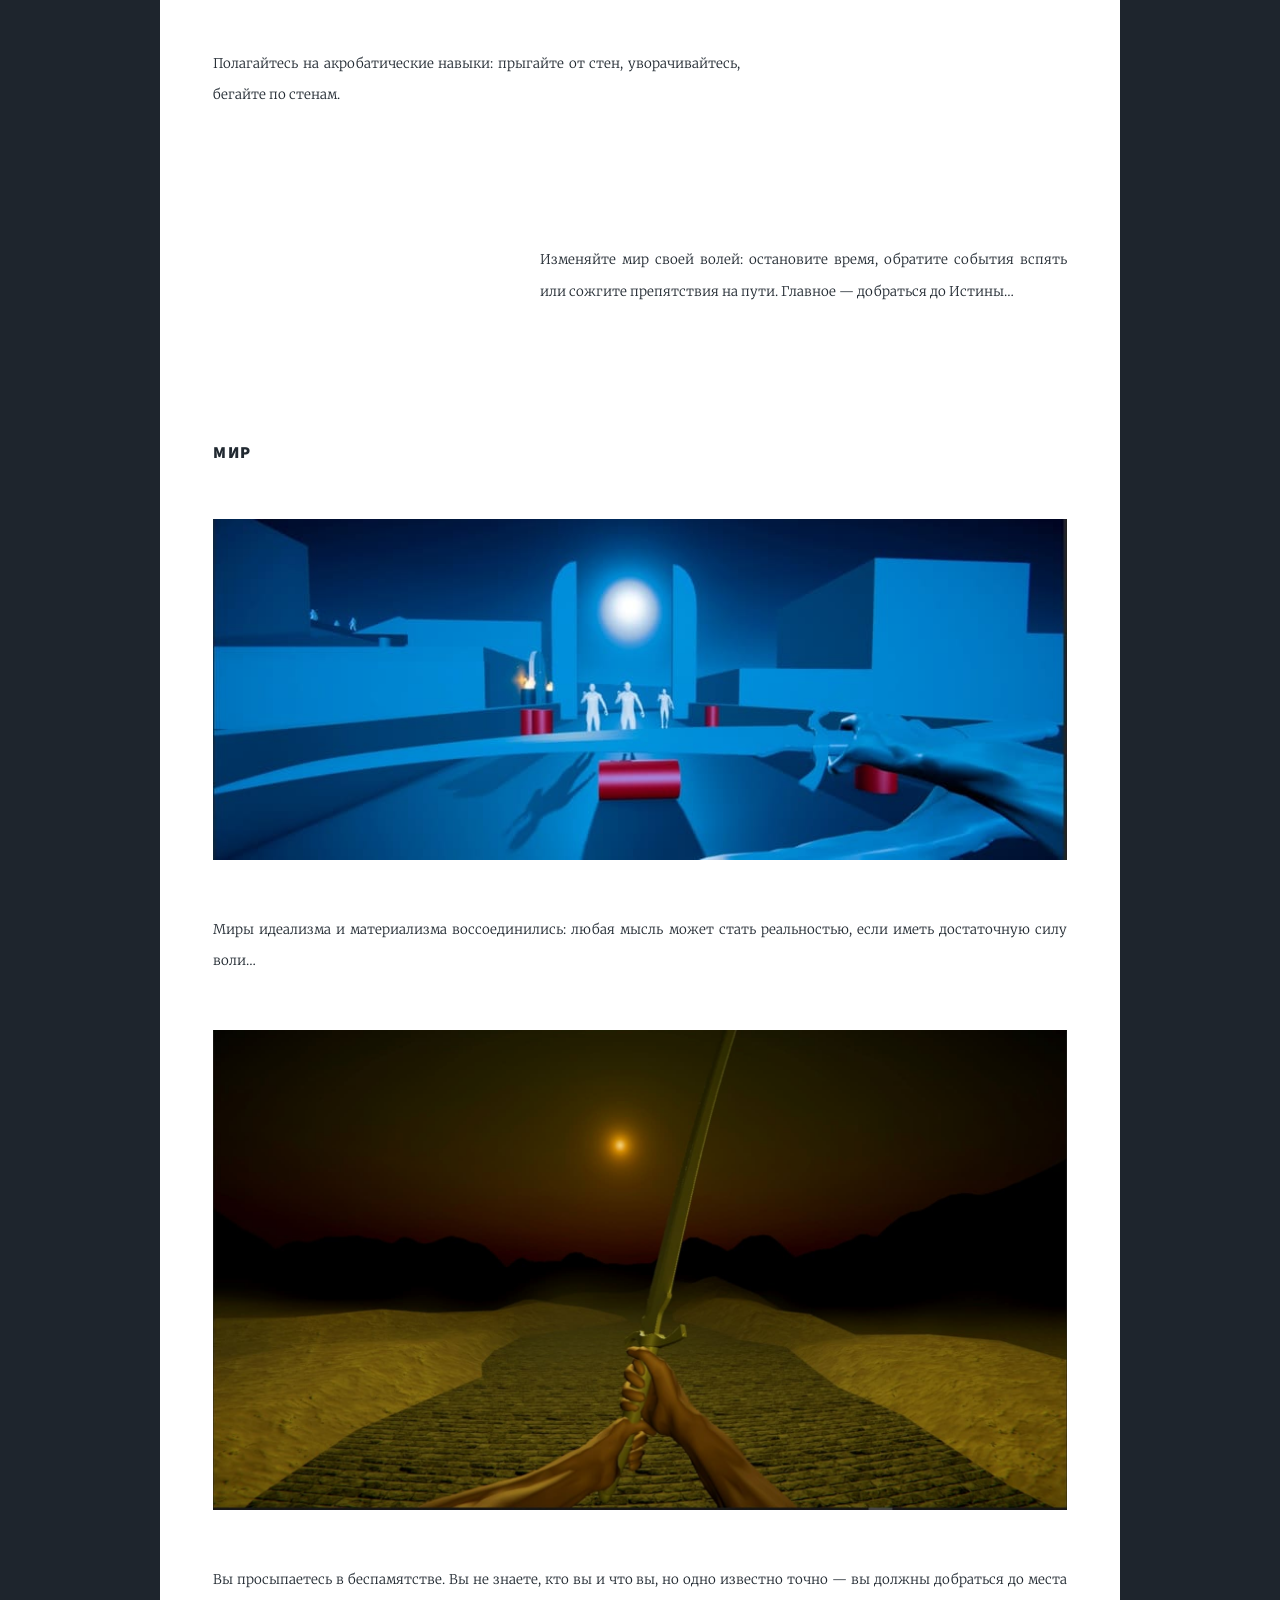
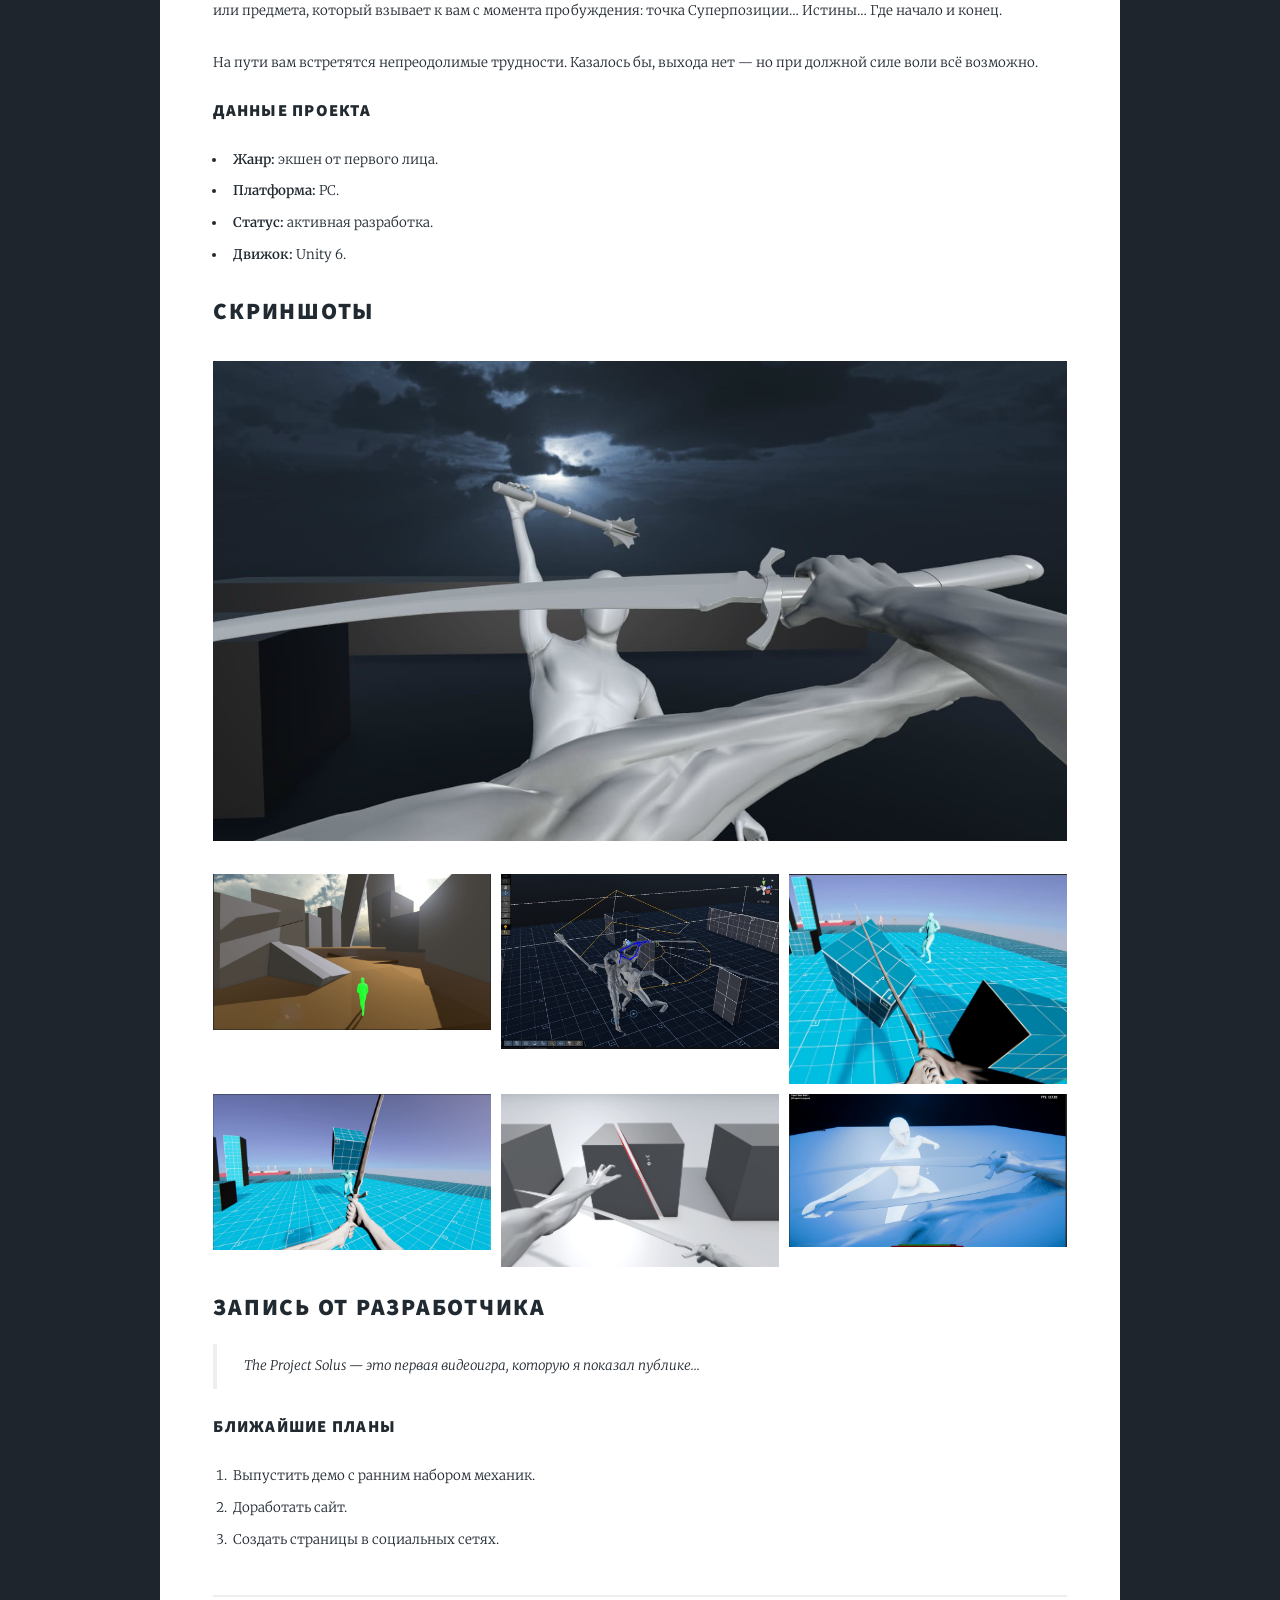
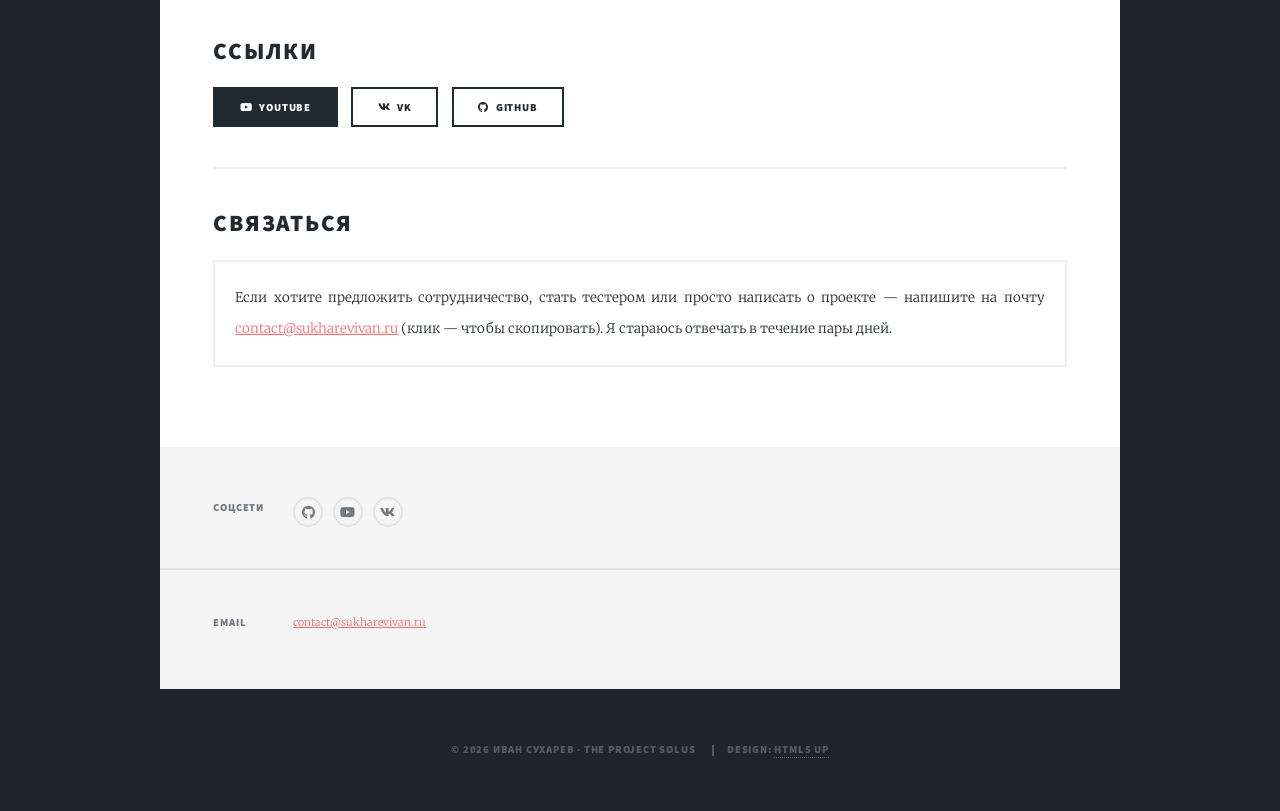
==== commit 73bb1df8: "Add structure in code and viewmodel in background for PC version." ====
--- a/index.html
+++ b/index.html
@@ -1,356 +1,211 @@
 <!DOCTYPE HTML>
 <html>
-	<head>
-		<title>The Project Solus</title>
-		<meta charset="utf-8" />
-		<meta name="viewport" content="width=device-width, initial-scale=1" />
-		<link rel="stylesheet" href="assets/css/main.css" />
-		<style>
-			html { font-size: 12pt; }
-			@media screen and (max-width: 1680px) { html { font-size: 11pt; } }
-			@media screen and (max-width: 1280px) { html { font-size: 10pt; } }
-			@media screen and (max-width: 736px)  { html { font-size: 10pt; } }
-
-			/* Стили для кнопки копирования email */
-			.copy-email {
-				color: #f56a6a;
-				cursor: pointer;
-				text-decoration: underline;
-			}
-			.copy-email:hover {
-				text-decoration: none;
-			}
-			.copy-toast {
-				position: fixed;
-				bottom: 30px;
-				left: 50%;
-				transform: translateX(-50%) translateY(20px);
-				background: #2e3450;
-				color: #fff;
-				padding: 12px 24px;
-				border-radius: 8px;
-				font-size: 0.95rem;
-				opacity: 0;
-				pointer-events: none;
-				transition: all 0.3s ease;
-				z-index: 9999;
-			}
-			.copy-toast.show {
-				opacity: 1;
-				transform: translateX(-50%) translateY(0);
-			}
-		/* Видео-«гифки» в блоке механик */
-			.image video {
-				width: 100%;
-				height: auto;
-				display: block;
-				border-radius: 0.375em;
-			}
-			/* Абзацы с видео: каждый абзац содержит свой float,
-			поэтому следующий элемент начинается ниже видео */
-			.post p {
-				display: flow-root;
-				margin-bottom: 1.5em;
-			}
-
-			/* Заголовки «Видео», «Скриншоты» и т.д. всегда идут с новой строки */
-			.post h2,
-			.post h3 {
-				clear: both;
-			}
-
-			/* На всякий случай — чтобы блок «Видео» не прилипал к обтекаемому видео */
-			.post hr {
-				clear: both;
-			}
-			/* Крупнее видео в блоке механик (по умолчанию в шаблоне ~40%) */
-			.image.video-mech {
-				max-width: 55%;
-			}
-
-			/* На мобильных возвращаем полноценную ширину и убираем обтекание */
-			@media screen and (max-width: 736px) {
-				.image.video-mech {
-					max-width: 100%;
-					float: none;
-					margin: 0 0 1em 0;
-				}
-			}
-		</style>
-		<noscript><link rel="stylesheet" href="assets/css/noscript.css" /></noscript>
-	</head>
-	<body class="is-preload">
-
-		<!-- Wrapper -->
-			<div id="wrapper" class="fade-in">
-
-				<!-- Intro -->
-					<div id="intro">
-						<h1>The Project Solus</h1>
-						<p>Экшен от первого лица</p>
-						<p class="author">Разработчик: Иван Сухарев</p>
-						<ul class="actions">
-							<li><a href="#header" class="button icon solid solo fa-arrow-down scrolly"></a></li>
-						</ul>
-					</div>
-
-				<!-- Header -->
-					<header id="header">
-						<a href="index.html" class="logo">The Project Solus</a>
-					</header>
-
-				<!-- Nav -->
-					<nav id="nav">
-						<ul class="icons">
-							<li><a href="https://github.com/IvanSukharev" class="icon brands fa-github" target="_blank" rel="noopener"><span class="label">GitHub</span></a></li>
-							<li><a href="https://www.youtube.com/@SukharevGames" class="icon brands fa-youtube" target="_blank" rel="noopener"><span class="label">YouTube</span></a></li>
-							<li><a href="https://vk.ru/sukharevgames" class="icon brands fa-vk" target="_blank" rel="noopener"><span class="label">VK</span></a></li>
-						</ul>
-					</nav>
-
-				<!-- Main -->
-					<div id="main">
-
-						<!-- Post -->
-							<section class="post">
-
-								<header class="major">
-									<h1>О проекте</h1>
-								</header>
-
-								<!-- Video -->
-									<h2>Видео</h2>
-										<div class="box alt">
-											<div class="row gtr-50 gtr-uniform">
-												<div class="col-6">
-													<!-- Превью для первого видео -->
-													<div class="video-preview" data-video-id="FlsVe-Tn-sE" style="position:relative; padding-bottom:56.25%; height:0; overflow:hidden; cursor:pointer; background:#000;">
-														<img src="https://i.ytimg.com/vi/FlsVe-Tn-sE/maxresdefault.jpg" alt="Превью видео 1" style="position:absolute; top:0; left:0; width:100%; height:100%; object-fit:cover;" loading="lazy" />
-													</div>
-												</div>
-												<div class="col-6">
-													<!-- Превью для второго видео -->
-													<div class="video-preview" data-video-id="GSYMDe7hubo" style="position:relative; padding-bottom:56.25%; height:0; overflow:hidden; cursor:pointer; background:#000;">
-														<img src="https://i.ytimg.com/vi/GSYMDe7hubo/maxresdefault.jpg" alt="Превью видео 2" style="position:absolute; top:0; left:0; width:100%; height:100%; object-fit:cover;" loading="lazy" />
-													</div>
-												</div>
-											</div>
-										</div>
-
-								<h3>Механики</h3>
-
-								<p>
-									<span class="image left video-mech">
-										<video autoplay loop muted playsinline preload="metadata">
-											<source src="video/fight.mp4" type="video/mp4" />
-										</video>
-									</span>
-									Обучитесь владеть оружием, которое больше подходит вашей душе: быстрые клинки, сокрушительные молоты или рубящие топоры.
-								</p>
-
-								<p>
-									<span class="image right video-mech">
-										<video autoplay loop muted playsinline preload="metadata">
-											<source src="video/jump.mp4" type="video/mp4" />
-										</video>
-									</span>
-									 Полагайтесь на акробатические навыки: прыгайте от стен, уворачивайтесь, бегайте по стенам.
-								</p>
-
-								<p>
-									<span class="image left video-mech">
-										<video autoplay loop muted playsinline preload="metadata">
-											<source src="video/magic.mp4" type="video/mp4" />
-										</video>
-									</span>
-									Изменяйте мир своей волей: остановите время, обратите события вспять или сожгите препятствия на пути. Главное — добраться до Истины…
-								</p>
-
-								<h3> Мир</h3>
-								<!-- Key Art -->
-									<span class="image main"><img src="images/pic01.jpg" alt="Ключевой арт The Project Solus" /></span>
-
-								<!-- About -->
-									<p>Миры идеализма и материализма воссоединились: любая мысль может стать реальностью, если иметь достаточную силу воли…</p>
-									<span class="image main"><img src="images/pic10.jpg" alt="Ключевой арт The Project Solus" /></span>
-									<p>Вы просыпаетесь в беспамятстве. Вы не знаете, кто вы и что вы, но одно известно точно — вы должны добраться до места или предмета, который взывает к вам с момента пробуждения: точка Суперпозиции… Истины… Где начало и конец.</p>
-									<p>На пути вам встретятся непреодолимые трудности. Казалось бы, выхода нет — но при должной силе воли всё возможно.</p>
-
-								<!-- Specs -->
-								 <h3> Данные проекта</h3>
-									<ul class="alt">
-										<li><strong>Жанр:</strong> экшен от первого лица.</li>
-										<li><strong>Платформа:</strong> PC.</li>
-										<li><strong>Статус:</strong> активная разработка.</li>
-										<li><strong>Движок:</strong> Unity 6.</li>
-									</ul>
-
-								<!-- Screenshots -->
-									<h2>Скриншоты</h2>
-
-									<span class="image fit"><img src="images/pic02.jpg" alt="Скриншот 1" loading="lazy" /></span>
-									<div class="box alt">
-										<div class="row gtr-50 gtr-uniform">
-											<div class="col-4"><span class="image fit"><img src="images/pic03.jpg" alt="Скриншот 2" loading="lazy" /></span></div>
-											<div class="col-4"><span class="image fit"><img src="images/pic09.jpg" alt="Скриншот 3" loading="lazy" /></span></div>
-											<div class="col-4"><span class="image fit"><img src="images/pic05.jpg" alt="Скриншот 4" loading="lazy" /></span></div>
-											<!-- Break -->
-											<div class="col-4"><span class="image fit"><img src="images/pic06.jpg" alt="Скриншот 5" loading="lazy" /></span></div>
-											<div class="col-4"><span class="image fit"><img src="images/pic07.jpg" alt="Скриншот 6" loading="lazy" /></span></div>
-											<div class="col-4"><span class="image fit"><img src="images/pic08.jpg" alt="Скриншот 7" loading="lazy" /></span></div>
-										</div>
-									</div>
-
-								<!-- Devlog -->
-									<h2>Запись от разработчика</h2>
-									<blockquote>The Project Solus — это первая видеоигра, которую я показал публике, хоть и в виде ролика в соцсети. До этого я много раз пытался воплотить видеоигру, в которую хотел бы играть, однако каждый раз упирался в незнание основ виртуальных миров — программирования и геймдизайна. И вот спустя 4 года я закончил бакалавриат по IT-направлению, перечитал множество книг и статей по геймдизайну и уверен, что теперь готов двигаться не только на энтузиазме, но и на навыках и знаниях, которые приобрёл.</blockquote>
-
-									<h3>Ближайшие планы</h3>
-									<ol>
-										<li>Выпустить демо с ранним набором механик.</li>
-										<li>Доработать сайт.</li>
-										<li>Создать страницы в социальных сетях.</li>
-									</ol>
-
-									<hr />
-
-								<!-- Links -->
-									<h2>Ссылки</h2>
-									<ul class="actions">
-										<li><a href="https://www.youtube.com/@SukharevGames" class="button primary icon brands fa-youtube" target="_blank" rel="noopener">YouTube</a></li>
-										<li><a href="https://vk.ru/sukharevgames" class="button icon brands fa-vk" target="_blank" rel="noopener">VK</a></li>
-										<li><a href="https://github.com/IvanSukharev" class="button icon brands fa-github" target="_blank" rel="noopener">GitHub</a></li>
-									</ul>
-
-									<hr />
-
-								<!-- Contact Box -->
-									<h2>Связаться</h2>
-									<div class="box">
-										<p>Если хотите предложить сотрудничество, стать тестером или просто написать о проекте — напишите на почту <span class="copy-email" data-email="contact@sukharevivan.ru">contact@sukharevivan.ru</span> (клик — чтобы скопировать). Я стараюсь отвечать в течение пары дней.</p>
-									</div>
-							</section>
-
-					</div>
-
-				<!-- Footer -->
-					<footer id="footer">
-						<section class="split contact">
-							<section class="alt">
-								<h3>Соцсети</h3>
-								<ul class="icons alt">
-									<li><a href="https://github.com/IvanSukharev" class="icon brands alt fa-github" target="_blank" rel="noopener"><span class="label">GitHub</span></a></li>
-									<li><a href="https://www.youtube.com/@SukharevGames" class="icon brands alt fa-youtube" target="_blank" rel="noopener"><span class="label">YouTube</span></a></li>
-									<li><a href="https://vk.ru/sukharevgames" class="icon brands alt fa-vk" target="_blank" rel="noopener"><span class="label">VK</span></a></li>
-								</ul>
-							</section>
-							<section>
-								<h3>Email</h3>
-								<p><span class="copy-email" data-email="contact@sukharevivan.ru">contact@sukharevivan.ru</span></p>
-							</section>
-						</section>
-					</footer>
-
-				<!-- Copyright -->
-					<div id="copyright">
-						<ul class="menu">
-							<li>&copy; 2026 Иван Сухарев · The Project Solus</li>
-							<li>Design: <a href="https://html5up.net">HTML5 UP</a></li>
-						</ul>
-					</div>
-
-			</div>
-
-		<!-- Scripts -->
-			<script src="assets/js/jquery.min.js"></script>
-			<script src="assets/js/jquery.scrollex.min.js"></script>
-			<script src="assets/js/jquery.scrolly.min.js"></script>
-			<script src="assets/js/browser.min.js"></script>
-			<script src="assets/js/jquery.dropotron.min.js"></script>
-			<script src="assets/js/breakpoints.min.js"></script>
-			<script src="assets/js/util.js"></script>
-			<script src="assets/js/main.js"></script>
-
-			<!-- Скрипт копирования email в буфер обмена -->
-			<script>
-			document.addEventListener('DOMContentLoaded', function() {
-				// Создаём всплывающую подсказку
-				var toast = document.createElement('div');
-				toast.className = 'copy-toast';
-				toast.textContent = 'Email скопирован!';
-				document.body.appendChild(toast);
-
-				// Находим все элементы с классом copy-email
-				document.querySelectorAll('.copy-email').forEach(function(el) {
-					el.addEventListener('click', function() {
-						var email = this.getAttribute('data-email');
-						var toastEl = toast;
-
-						// Современный метод копирования
-						if (navigator.clipboard && window.isSecureContext) {
-							navigator.clipboard.writeText(email).then(function() {
-								toastEl.classList.add('show');
-								setTimeout(function() {
-									toastEl.classList.remove('show');
-								}, 1800);
-							}).catch(function(err) {
-								console.error('Ошибка копирования: ', err);
-								fallbackCopy(email, toastEl);
-							});
-						} else {
-							// Fallback для старых браузеров
-							fallbackCopy(email, toastEl);
-						}
-					});
-				});
-
-				// Резервный метод копирования
-				function fallbackCopy(text, toastEl) {
-					var textArea = document.createElement('textarea');
-					textArea.value = text;
-					textArea.style.position = 'fixed';
-					textArea.style.opacity = '0';
-					document.body.appendChild(textArea);
-					textArea.select();
-					try {
-						document.execCommand('copy');
-						toastEl.classList.add('show');
-						setTimeout(function() {
-							toastEl.classList.remove('show');
-						}, 1800);
-					} catch (err) {
-						console.error('Не удалось скопировать: ', err);
-					}
-					document.body.removeChild(textArea);
-				}
-			});
-			</script>
-			<script>
-				// Заменяем превью на iframe только при клике пользователя
-				document.addEventListener('DOMContentLoaded', function() {
-					document.querySelectorAll('.video-preview').forEach(function(preview) {
-						preview.addEventListener('click', function() {
-							var videoId = this.getAttribute('data-video-id');
-							var iframe = document.createElement('iframe');
-							iframe.setAttribute('src', 'https://www.youtube.com/embed/' + videoId + '?autoplay=1');
-							iframe.setAttribute('title', 'YouTube video player');
-							iframe.setAttribute('frameborder', '0');
-							iframe.setAttribute('allow', 'accelerometer; autoplay; clipboard-write; encrypted-media; gyroscope; picture-in-picture; web-share');
-							iframe.setAttribute('allowfullscreen', '');
-							iframe.style.position = 'absolute';
-							iframe.style.top = '0';
-							iframe.style.left = '0';
-							iframe.style.width = '100%';
-							iframe.style.height = '100%';
-							iframe.style.border = '0';
-
-							// Заменяем содержимое превью на iframe
-							this.innerHTML = '';
-							this.appendChild(iframe);
-						});
-					});
-				});
-			</script>
-
-	</body>
+<head>
+    <title>The Project Solus</title>
+    <meta charset="utf-8" />
+    <meta name="viewport" content="width=device-width, initial-scale=1" />
+    
+    <!-- Favicon -->
+    <link rel="icon" type="image/x-icon" href="assets/favicon/favicon.ico">
+    <link rel="icon" type="image/svg+xml" href="assets/favicon/favicon.svg">
+    <link rel="icon" type="image/png" sizes="96x96" href="assets/favicon/favicon-96x96.png">
+    <link rel="apple-touch-icon" sizes="180x180" href="assets/favicon/apple-touch-icon.png">
+    <link rel="manifest" href="assets/favicon/site.webmanifest">
+    
+    <!-- Stylesheets -->
+    <link rel="stylesheet" href="assets/css/fontawesome-all.min.css" />
+    <link rel="stylesheet" href="assets/css/main.css" />
+    <link rel="stylesheet" href="assets/css/custom.css" />
+    
+    <noscript><link rel="stylesheet" href="assets/css/noscript.css" /></noscript>
+</head>
+<body class="is-preload">
+
+    <div id="wrapper" class="fade-in">
+
+        <!-- Viewmodel Layer -->
+        <img src="images/bg_hands.png" alt="Viewmodel" class="fixed-viewmodel" />
+
+        <!-- Intro Section -->
+        <div id="intro">
+            <h1>The Project Solus</h1>
+            <p>Экшен от первого лица</p>
+            <p class="author">Разработчик: Иван Сухарев</p>
+            <ul class="actions">
+                <li><a href="#header" class="button icon solid solo fa-arrow-down scrolly"></a></li>
+            </ul>
+        </div>
+
+        <!-- Header -->
+        <header id="header">
+            <a href="index.html" class="logo">The Project Solus</a>
+        </header>
+
+        <!-- Navigation -->
+        <nav id="nav">
+            <ul class="icons">
+                <li><a href="https://github.com/IvanSukharev" class="icon brands fa-github" target="_blank" rel="noopener"><span class="label">GitHub</span></a></li>
+                <li><a href="https://www.youtube.com/@SukharevGames" class="icon brands fa-youtube" target="_blank" rel="noopener"><span class="label">YouTube</span></a></li>
+                <li><a href="https://vk.ru/sukharevgames" class="icon brands fa-vk" target="_blank" rel="noopener"><span class="label">VK</span></a></li>
+            </ul>
+        </nav>
+
+        <!-- Main Content -->
+        <div id="main">
+            <section class="post">
+
+                <header class="major">
+                    <h1>О проекте</h1>
+                </header>
+
+                <!-- Video Section -->
+                <h2>Видео</h2>
+                <div class="box alt">
+                    <div class="row gtr-50 gtr-uniform">
+                        <div class="col-6">
+                            <div class="video-preview" data-video-id="FlsVe-Tn-sE" style="position:relative; padding-bottom:56.25%; height:0; overflow:hidden; cursor:pointer; background:#000;">
+                                <img src="https://i.ytimg.com/vi/FlsVe-Tn-sE/maxresdefault.jpg" alt="Video Preview 1" style="position:absolute; top:0; left:0; width:100%; height:100%; object-fit:cover;" loading="lazy" />
+                            </div>
+                        </div>
+                        <div class="col-6">
+                            <div class="video-preview" data-video-id="GSYMDe7hubo" style="position:relative; padding-bottom:56.25%; height:0; overflow:hidden; cursor:pointer; background:#000;">
+                                <img src="https://i.ytimg.com/vi/GSYMDe7hubo/maxresdefault.jpg" alt="Video Preview 2" style="position:absolute; top:0; left:0; width:100%; height:100%; object-fit:cover;" loading="lazy" />
+                            </div>
+                        </div>
+                    </div>
+                </div>
+
+                <!-- Mechanics Section -->
+                <h3>Механики</h3>
+
+                <p>
+                    <span class="image left video-mech">
+                        <video autoplay loop muted playsinline preload="metadata">
+                            <source src="video/fight.mp4" type="video/mp4" />
+                        </video>
+                    </span>
+                    Обучитесь владеть оружием, которое больше подходит вашей душе: быстрые клинки, сокрушительные молоты или рубящие топоры.
+                </p>
+
+                <p>
+                    <span class="image right video-mech">
+                        <video autoplay loop muted playsinline preload="metadata">
+                            <source src="video/jump.mp4" type="video/mp4" />
+                        </video>
+                    </span>
+                     Полагайтесь на акробатические навыки: прыгайте от стен, уворачивайтесь, бегайте по стенам.
+                </p>
+
+                <p>
+                    <span class="image left video-mech">
+                        <video autoplay loop muted playsinline preload="metadata">
+                            <source src="video/magic.mp4" type="video/mp4" />
+                        </video>
+                    </span>
+                    Изменяйте мир своей волей: остановите время, обратите события вспять или сожгите препятствия на пути. Главное — добраться до Истины…
+                </p>
+
+                <!-- World Section -->
+                <h3>Мир</h3>
+                <span class="image main"><img src="images/pic01.jpg" alt="Key Art" /></span>
+
+                <p>Миры идеализма и материализма воссоединились: любая мысль может стать реальностью, если иметь достаточную силу воли…</p>
+                <span class="image main"><img src="images/pic10.jpg" alt="Key Art" /></span>
+                <p>Вы просыпаетесь в беспамятстве. Вы не знаете, кто вы и что вы, но одно известно точно — вы должны добраться до места или предмета, который взывает к вам с момента пробуждения: точка Суперпозиции… Истины… Где начало и конец.</p>
+                <p>На пути вам встретятся непреодолимые трудности. Казалось бы, выхода нет — но при должной силе воли всё возможно.</p>
+
+                <!-- Project Specs -->
+                <h3>Данные проекта</h3>
+                <ul class="alt">
+                    <li><strong>Жанр:</strong> экшен от первого лица.</li>
+                    <li><strong>Платформа:</strong> PC.</li>
+                    <li><strong>Статус:</strong> активная разработка.</li>
+                    <li><strong>Движок:</strong> Unity 6.</li>
+                </ul>
+
+                <!-- Screenshots -->
+                <h2>Скриншоты</h2>
+                <span class="image fit"><img src="images/pic02.jpg" alt="Screenshot 1" loading="lazy" /></span>
+                <div class="box alt">
+                    <div class="row gtr-50 gtr-uniform">
+                        <div class="col-4"><span class="image fit"><img src="images/pic03.jpg" alt="Screenshot 2" loading="lazy" /></span></div>
+                        <div class="col-4"><span class="image fit"><img src="images/pic09.jpg" alt="Screenshot 3" loading="lazy" /></span></div>
+                        <div class="col-4"><span class="image fit"><img src="images/pic05.jpg" alt="Screenshot 4" loading="lazy" /></span></div>
+                        <div class="col-4"><span class="image fit"><img src="images/pic06.jpg" alt="Screenshot 5" loading="lazy" /></span></div>
+                        <div class="col-4"><span class="image fit"><img src="images/pic07.jpg" alt="Screenshot 6" loading="lazy" /></span></div>
+                        <div class="col-4"><span class="image fit"><img src="images/pic08.jpg" alt="Screenshot 7" loading="lazy" /></span></div>
+                    </div>
+                </div>
+
+                <!-- Developer Log -->
+                <h2>Запись от разработчика</h2>
+                <blockquote>The Project Solus — это первая видеоигра, которую я показал публике...</blockquote>
+
+                <h3>Ближайшие планы</h3>
+                <ol>
+                    <li>Выпустить демо с ранним набором механик.</li>
+                    <li>Доработать сайт.</li>
+                    <li>Создать страницы в социальных сетях.</li>
+                </ol>
+
+                <hr />
+
+                <!-- Links -->
+                <h2>Ссылки</h2>
+                <ul class="actions">
+                    <li><a href="https://www.youtube.com/@SukharevGames" class="button primary icon brands fa-youtube" target="_blank" rel="noopener">YouTube</a></li>
+                    <li><a href="https://vk.ru/sukharevgames" class="button icon brands fa-vk" target="_blank" rel="noopener">VK</a></li>
+                    <li><a href="https://github.com/IvanSukharev" class="button icon brands fa-github" target="_blank" rel="noopener">GitHub</a></li>
+                </ul>
+
+                <hr />
+
+                <!-- Contact -->
+                <h2>Связаться</h2>
+                <div class="box">
+                    <p>Если хотите предложить сотрудничество, стать тестером или просто написать о проекте — напишите на почту <span class="copy-email" data-email="contact@sukharevivan.ru">contact@sukharevivan.ru</span> (клик — чтобы скопировать). Я стараюсь отвечать в течение пары дней.</p>
+                </div>
+            </section>
+        </div>
+
+        <!-- Footer -->
+        <footer id="footer">
+            <section class="split contact">
+                <section class="alt">
+                    <h3>Соцсети</h3>
+                    <ul class="icons alt">
+                        <li><a href="https://github.com/IvanSukharev" class="icon brands alt fa-github" target="_blank" rel="noopener"><span class="label">GitHub</span></a></li>
+                        <li><a href="https://www.youtube.com/@SukharevGames" class="icon brands alt fa-youtube" target="_blank" rel="noopener"><span class="label">YouTube</span></a></li>
+                        <li><a href="https://vk.ru/sukharevgames" class="icon brands alt fa-vk" target="_blank" rel="noopener"><span class="label">VK</span></a></li>
+                    </ul>
+                </section>
+                <section>
+                    <h3>Email</h3>
+                    <p><span class="copy-email" data-email="contact@sukharevivan.ru">contact@sukharevivan.ru</span></p>
+                </section>
+            </section>
+        </footer>
+
+        <!-- Copyright -->
+        <div id="copyright">
+            <ul class="menu">
+                <li>&copy; 2026 Иван Сухарев · The Project Solus</li>
+                <li>Design: <a href="https://html5up.net">HTML5 UP</a></li>
+            </ul>
+        </div>
+
+    </div>
+
+    <!-- Scripts -->
+    <script src="assets/js/jquery.min.js"></script>
+    <script src="assets/js/jquery.scrollex.min.js"></script>
+    <script src="assets/js/jquery.scrolly.min.js"></script>
+    <script src="assets/js/browser.min.js"></script>
+    <script src="assets/js/jquery.dropotron.min.js"></script>
+    <script src="assets/js/breakpoints.min.js"></script>
+    <script src="assets/js/util.js"></script>
+    <script src="assets/js/main.js"></script>
+    <script src="assets/js/custom.js"></script>
+
+</body>
 </html>
--- a/assets/css/main.css
+++ b/assets/css/main.css
@@ -4620,7 +4620,6 @@
 			right: 0;
 			text-align: right;
 			top: 0;
-			vertical-align: middle;
 			width: 7rem;
 		}
 
@@ -4686,14 +4685,4 @@
 			visibility: visible;
 		}
 
-	}
-
-#intro .author {
-	font-size: 0.95rem;
-	letter-spacing: 0.075em;
-	text-transform: uppercase;
-	font-family: "Source Sans Pro", Helvetica, sans-serif;
-	font-weight: 900;
-	opacity: 0.75;
-	margin-top: -0.5rem;
-}+	}
--- a/assets/css/custom.css
+++ b/assets/css/custom.css
@@ -0,0 +1,116 @@
+/* ==========================================================================
+   Custom Styles for The Project Solus
+   ========================================================================== */
+
+/* Typography
+   ========================================================================== */
+html { font-size: 12pt; }
+@media screen and (max-width: 1680px) { html { font-size: 11pt; } }
+@media screen and (max-width: 1280px) { html { font-size: 10pt; } }
+@media screen and (max-width: 736px)  { html { font-size: 10pt; } }
+
+/* Interactive Elements: Copy Email & Toast
+   ========================================================================== */
+.copy-email {
+    color: #f56a6a;
+    cursor: pointer;
+    text-decoration: underline;
+}
+.copy-email:hover {
+    text-decoration: none;
+}
+.copy-toast {
+    position: fixed;
+    bottom: 30px;
+    left: 50%;
+    transform: translateX(-50%) translateY(20px);
+    background: #2e3450;
+    color: #fff;
+    padding: 12px 24px;
+    border-radius: 8px;
+    font-size: 0.95rem;
+    opacity: 0;
+    pointer-events: none;
+    transition: all 0.3s ease;
+    z-index: 9999;
+}
+.copy-toast.show {
+    opacity: 1;
+    transform: translateX(-50%) translateY(0);
+}
+
+/* Mechanics Section: Video "GIFs"
+   ========================================================================== */
+.image video {
+    width: 100%;
+    height: auto;
+    display: block;
+    border-radius: 0.375em;
+}
+.post p {
+    display: flow-root;
+    margin-bottom: 1.5em;
+}
+.post h2, .post h3, .post hr {
+    clear: both;
+}
+.image.video-mech {
+    max-width: 55%;
+}
+@media screen and (max-width: 736px) {
+    .image.video-mech {
+        max-width: 100%;
+        float: none;
+        margin: 0 0 1em 0;
+    }
+}
+
+/* Background & Viewmodel Layer
+   ========================================================================== */
+body::before {
+    content: "";
+    position: fixed;
+    inset: 0;
+    background: url("../../images/bg.jpg") center center / cover no-repeat;
+    z-index: -1;
+    pointer-events: none;
+}
+
+#wrapper {
+    position: relative;
+    z-index: 0;
+    background: transparent;
+}
+
+#intro .author {
+    font-size: 0.95rem;
+    letter-spacing: 0.075em;
+    text-transform: uppercase;
+    font-family: "Source Sans Pro", Helvetica, sans-serif;
+    font-weight: 900;
+    opacity: 0.75;
+    margin-top: -0.5rem;
+}
+
+.fixed-viewmodel {
+    position: fixed;
+    bottom: 0;
+    left: 0;
+    width: 100vw;
+    height: 100vh;
+    object-fit: cover;
+    object-position: bottom center;
+    z-index: 0;           
+    pointer-events: none; 
+    opacity: 0.7;   
+    -webkit-mask-image: radial-gradient(ellipse 80% 100% at 50% 100%, black 50%, transparent 100%);
+    mask-image: radial-gradient(ellipse 80% 100% at 50% 100%, black 50%, transparent 100%);
+    filter: blur(4px); 
+}
+
+/* Hide viewmodel on mobile devices to improve readability */
+@media screen and (max-width: 736px) {
+    .fixed-viewmodel {
+        display: none;
+    }
+}
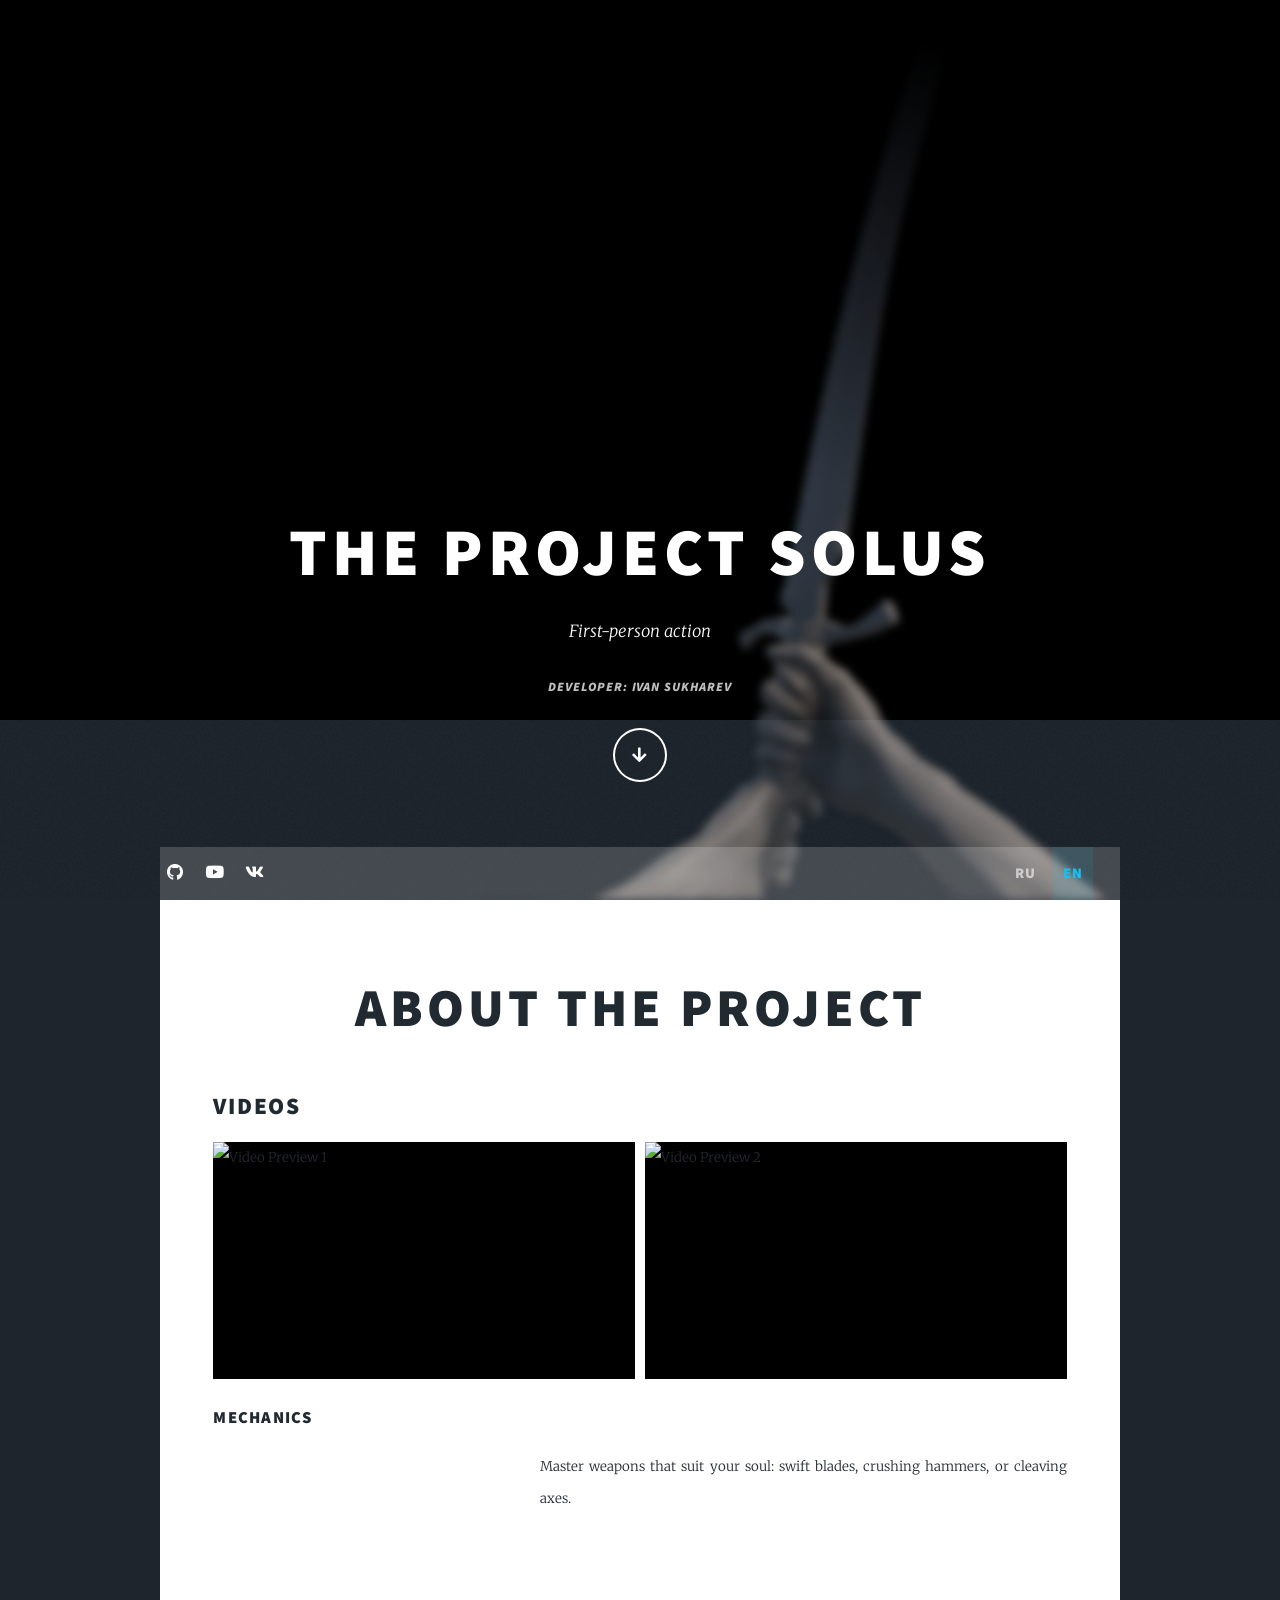
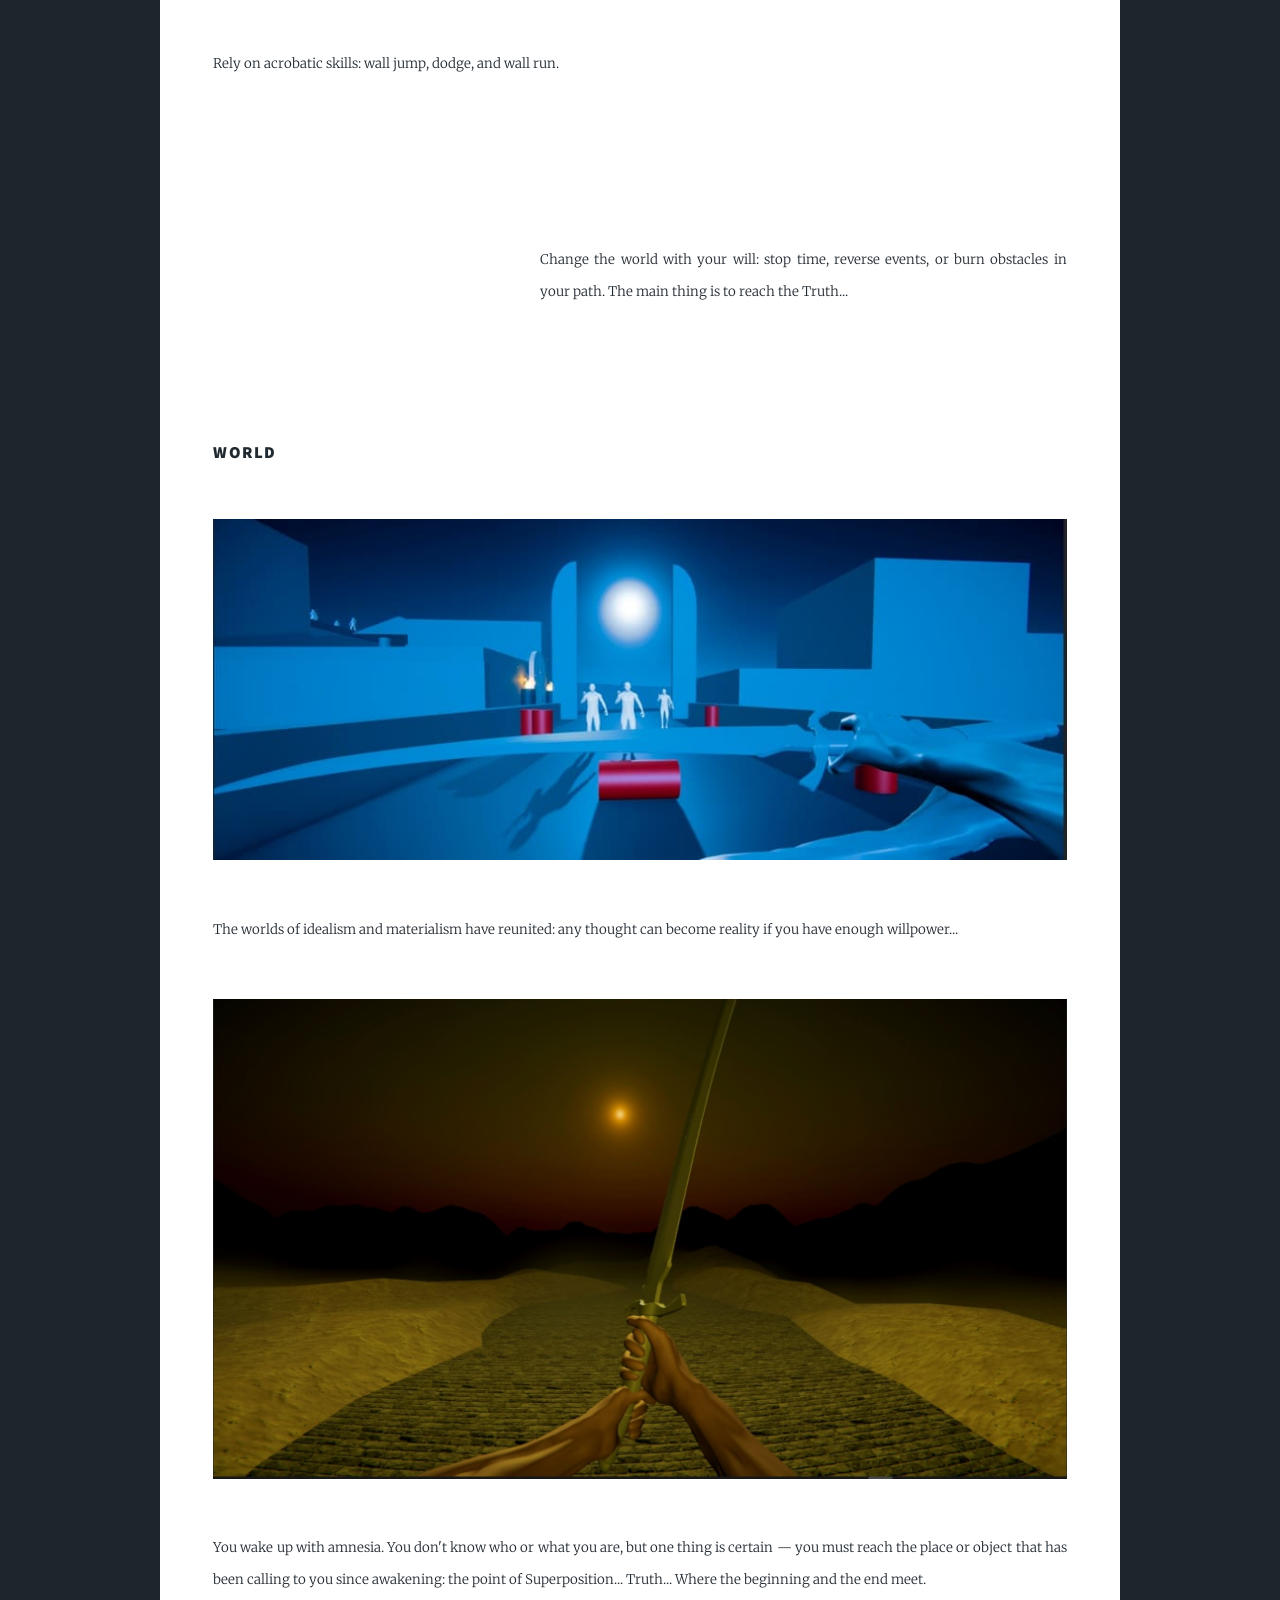
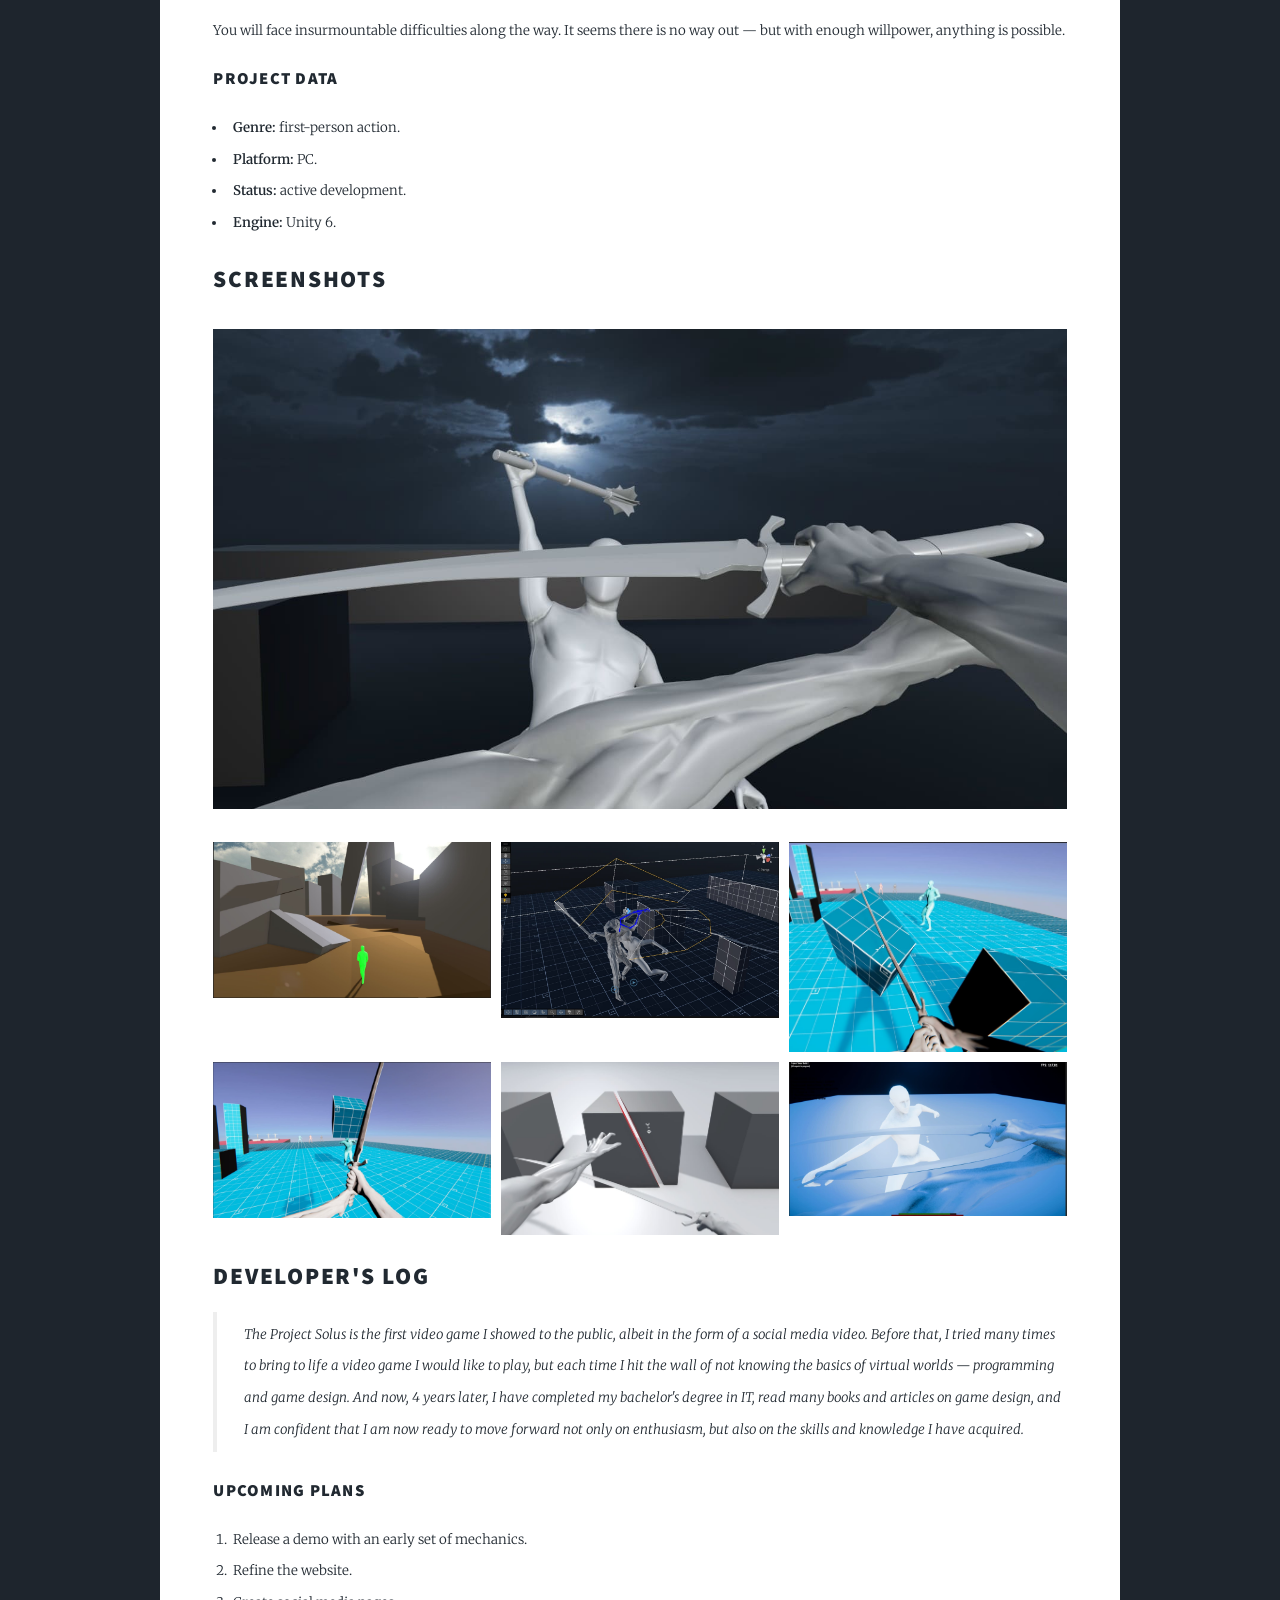
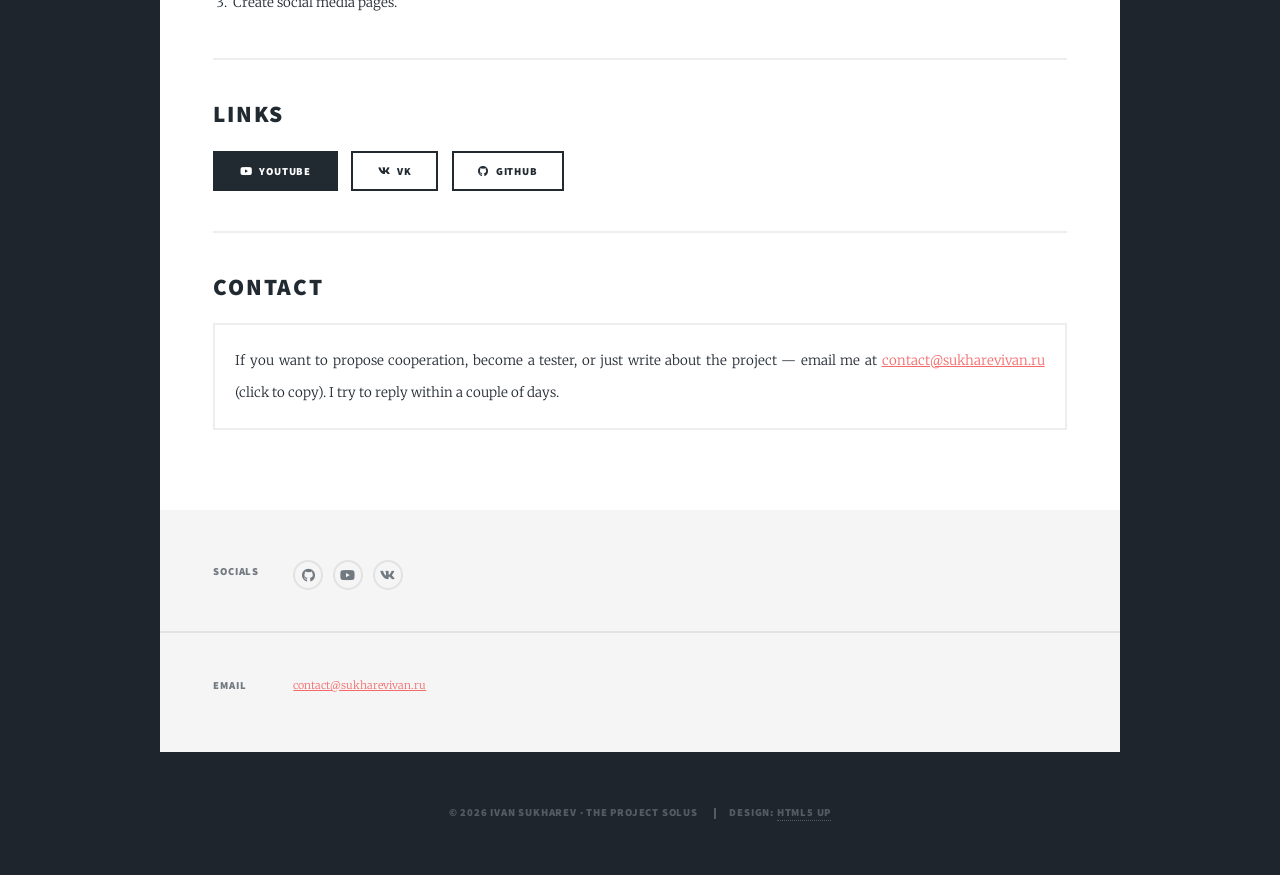
==== commit 2378659e: "Add RU/EN language support and fix favicon." ====
--- a/index.html
+++ b/index.html
@@ -1,211 +1,25 @@
-<!DOCTYPE HTML>
+<!DOCTYPE html>
 <html>
 <head>
-    <title>The Project Solus</title>
-    <meta charset="utf-8" />
-    <meta name="viewport" content="width=device-width, initial-scale=1" />
-    
-    <!-- Favicon -->
-    <link rel="icon" type="image/x-icon" href="assets/favicon/favicon.ico">
-    <link rel="icon" type="image/svg+xml" href="assets/favicon/favicon.svg">
-    <link rel="icon" type="image/png" sizes="96x96" href="assets/favicon/favicon-96x96.png">
-    <link rel="apple-touch-icon" sizes="180x180" href="assets/favicon/apple-touch-icon.png">
-    <link rel="manifest" href="assets/favicon/site.webmanifest">
-    
-    <!-- Stylesheets -->
-    <link rel="stylesheet" href="assets/css/fontawesome-all.min.css" />
-    <link rel="stylesheet" href="assets/css/main.css" />
-    <link rel="stylesheet" href="assets/css/custom.css" />
-    
-    <noscript><link rel="stylesheet" href="assets/css/noscript.css" /></noscript>
+    <meta charset="utf-8">
+    <title>Redirecting...</title>
+    <script>
+        (function() {
+            const browserLangs = navigator.languages || [navigator.language];
+            let targetLang = 'en';
+            
+            for (const lang of browserLangs) {
+                const l = lang.toLowerCase();
+                if (l.startsWith('ru') || l.startsWith('uk') || l.startsWith('be') || l.startsWith('kk')) {
+                    targetLang = 'ru';
+                    break;
+                }
+            }
+            window.location.replace(targetLang + '/index.html');
+        })();
+    </script>
 </head>
-<body class="is-preload">
-
-    <div id="wrapper" class="fade-in">
-
-        <!-- Viewmodel Layer -->
-        <img src="images/bg_hands.png" alt="Viewmodel" class="fixed-viewmodel" />
-
-        <!-- Intro Section -->
-        <div id="intro">
-            <h1>The Project Solus</h1>
-            <p>Экшен от первого лица</p>
-            <p class="author">Разработчик: Иван Сухарев</p>
-            <ul class="actions">
-                <li><a href="#header" class="button icon solid solo fa-arrow-down scrolly"></a></li>
-            </ul>
-        </div>
-
-        <!-- Header -->
-        <header id="header">
-            <a href="index.html" class="logo">The Project Solus</a>
-        </header>
-
-        <!-- Navigation -->
-        <nav id="nav">
-            <ul class="icons">
-                <li><a href="https://github.com/IvanSukharev" class="icon brands fa-github" target="_blank" rel="noopener"><span class="label">GitHub</span></a></li>
-                <li><a href="https://www.youtube.com/@SukharevGames" class="icon brands fa-youtube" target="_blank" rel="noopener"><span class="label">YouTube</span></a></li>
-                <li><a href="https://vk.ru/sukharevgames" class="icon brands fa-vk" target="_blank" rel="noopener"><span class="label">VK</span></a></li>
-            </ul>
-        </nav>
-
-        <!-- Main Content -->
-        <div id="main">
-            <section class="post">
-
-                <header class="major">
-                    <h1>О проекте</h1>
-                </header>
-
-                <!-- Video Section -->
-                <h2>Видео</h2>
-                <div class="box alt">
-                    <div class="row gtr-50 gtr-uniform">
-                        <div class="col-6">
-                            <div class="video-preview" data-video-id="FlsVe-Tn-sE" style="position:relative; padding-bottom:56.25%; height:0; overflow:hidden; cursor:pointer; background:#000;">
-                                <img src="https://i.ytimg.com/vi/FlsVe-Tn-sE/maxresdefault.jpg" alt="Video Preview 1" style="position:absolute; top:0; left:0; width:100%; height:100%; object-fit:cover;" loading="lazy" />
-                            </div>
-                        </div>
-                        <div class="col-6">
-                            <div class="video-preview" data-video-id="GSYMDe7hubo" style="position:relative; padding-bottom:56.25%; height:0; overflow:hidden; cursor:pointer; background:#000;">
-                                <img src="https://i.ytimg.com/vi/GSYMDe7hubo/maxresdefault.jpg" alt="Video Preview 2" style="position:absolute; top:0; left:0; width:100%; height:100%; object-fit:cover;" loading="lazy" />
-                            </div>
-                        </div>
-                    </div>
-                </div>
-
-                <!-- Mechanics Section -->
-                <h3>Механики</h3>
-
-                <p>
-                    <span class="image left video-mech">
-                        <video autoplay loop muted playsinline preload="metadata">
-                            <source src="video/fight.mp4" type="video/mp4" />
-                        </video>
-                    </span>
-                    Обучитесь владеть оружием, которое больше подходит вашей душе: быстрые клинки, сокрушительные молоты или рубящие топоры.
-                </p>
-
-                <p>
-                    <span class="image right video-mech">
-                        <video autoplay loop muted playsinline preload="metadata">
-                            <source src="video/jump.mp4" type="video/mp4" />
-                        </video>
-                    </span>
-                     Полагайтесь на акробатические навыки: прыгайте от стен, уворачивайтесь, бегайте по стенам.
-                </p>
-
-                <p>
-                    <span class="image left video-mech">
-                        <video autoplay loop muted playsinline preload="metadata">
-                            <source src="video/magic.mp4" type="video/mp4" />
-                        </video>
-                    </span>
-                    Изменяйте мир своей волей: остановите время, обратите события вспять или сожгите препятствия на пути. Главное — добраться до Истины…
-                </p>
-
-                <!-- World Section -->
-                <h3>Мир</h3>
-                <span class="image main"><img src="images/pic01.jpg" alt="Key Art" /></span>
-
-                <p>Миры идеализма и материализма воссоединились: любая мысль может стать реальностью, если иметь достаточную силу воли…</p>
-                <span class="image main"><img src="images/pic10.jpg" alt="Key Art" /></span>
-                <p>Вы просыпаетесь в беспамятстве. Вы не знаете, кто вы и что вы, но одно известно точно — вы должны добраться до места или предмета, который взывает к вам с момента пробуждения: точка Суперпозиции… Истины… Где начало и конец.</p>
-                <p>На пути вам встретятся непреодолимые трудности. Казалось бы, выхода нет — но при должной силе воли всё возможно.</p>
-
-                <!-- Project Specs -->
-                <h3>Данные проекта</h3>
-                <ul class="alt">
-                    <li><strong>Жанр:</strong> экшен от первого лица.</li>
-                    <li><strong>Платформа:</strong> PC.</li>
-                    <li><strong>Статус:</strong> активная разработка.</li>
-                    <li><strong>Движок:</strong> Unity 6.</li>
-                </ul>
-
-                <!-- Screenshots -->
-                <h2>Скриншоты</h2>
-                <span class="image fit"><img src="images/pic02.jpg" alt="Screenshot 1" loading="lazy" /></span>
-                <div class="box alt">
-                    <div class="row gtr-50 gtr-uniform">
-                        <div class="col-4"><span class="image fit"><img src="images/pic03.jpg" alt="Screenshot 2" loading="lazy" /></span></div>
-                        <div class="col-4"><span class="image fit"><img src="images/pic09.jpg" alt="Screenshot 3" loading="lazy" /></span></div>
-                        <div class="col-4"><span class="image fit"><img src="images/pic05.jpg" alt="Screenshot 4" loading="lazy" /></span></div>
-                        <div class="col-4"><span class="image fit"><img src="images/pic06.jpg" alt="Screenshot 5" loading="lazy" /></span></div>
-                        <div class="col-4"><span class="image fit"><img src="images/pic07.jpg" alt="Screenshot 6" loading="lazy" /></span></div>
-                        <div class="col-4"><span class="image fit"><img src="images/pic08.jpg" alt="Screenshot 7" loading="lazy" /></span></div>
-                    </div>
-                </div>
-
-                <!-- Developer Log -->
-                <h2>Запись от разработчика</h2>
-                <blockquote>The Project Solus — это первая видеоигра, которую я показал публике...</blockquote>
-
-                <h3>Ближайшие планы</h3>
-                <ol>
-                    <li>Выпустить демо с ранним набором механик.</li>
-                    <li>Доработать сайт.</li>
-                    <li>Создать страницы в социальных сетях.</li>
-                </ol>
-
-                <hr />
-
-                <!-- Links -->
-                <h2>Ссылки</h2>
-                <ul class="actions">
-                    <li><a href="https://www.youtube.com/@SukharevGames" class="button primary icon brands fa-youtube" target="_blank" rel="noopener">YouTube</a></li>
-                    <li><a href="https://vk.ru/sukharevgames" class="button icon brands fa-vk" target="_blank" rel="noopener">VK</a></li>
-                    <li><a href="https://github.com/IvanSukharev" class="button icon brands fa-github" target="_blank" rel="noopener">GitHub</a></li>
-                </ul>
-
-                <hr />
-
-                <!-- Contact -->
-                <h2>Связаться</h2>
-                <div class="box">
-                    <p>Если хотите предложить сотрудничество, стать тестером или просто написать о проекте — напишите на почту <span class="copy-email" data-email="contact@sukharevivan.ru">contact@sukharevivan.ru</span> (клик — чтобы скопировать). Я стараюсь отвечать в течение пары дней.</p>
-                </div>
-            </section>
-        </div>
-
-        <!-- Footer -->
-        <footer id="footer">
-            <section class="split contact">
-                <section class="alt">
-                    <h3>Соцсети</h3>
-                    <ul class="icons alt">
-                        <li><a href="https://github.com/IvanSukharev" class="icon brands alt fa-github" target="_blank" rel="noopener"><span class="label">GitHub</span></a></li>
-                        <li><a href="https://www.youtube.com/@SukharevGames" class="icon brands alt fa-youtube" target="_blank" rel="noopener"><span class="label">YouTube</span></a></li>
-                        <li><a href="https://vk.ru/sukharevgames" class="icon brands alt fa-vk" target="_blank" rel="noopener"><span class="label">VK</span></a></li>
-                    </ul>
-                </section>
-                <section>
-                    <h3>Email</h3>
-                    <p><span class="copy-email" data-email="contact@sukharevivan.ru">contact@sukharevivan.ru</span></p>
-                </section>
-            </section>
-        </footer>
-
-        <!-- Copyright -->
-        <div id="copyright">
-            <ul class="menu">
-                <li>&copy; 2026 Иван Сухарев · The Project Solus</li>
-                <li>Design: <a href="https://html5up.net">HTML5 UP</a></li>
-            </ul>
-        </div>
-
-    </div>
-
-    <!-- Scripts -->
-    <script src="assets/js/jquery.min.js"></script>
-    <script src="assets/js/jquery.scrollex.min.js"></script>
-    <script src="assets/js/jquery.scrolly.min.js"></script>
-    <script src="assets/js/browser.min.js"></script>
-    <script src="assets/js/jquery.dropotron.min.js"></script>
-    <script src="assets/js/breakpoints.min.js"></script>
-    <script src="assets/js/util.js"></script>
-    <script src="assets/js/main.js"></script>
-    <script src="assets/js/custom.js"></script>
-
+<body>
+    <p>Redirecting to <a href="en/">English</a> or <a href="ru/">Russian</a> version...</p>
 </body>
 </html>
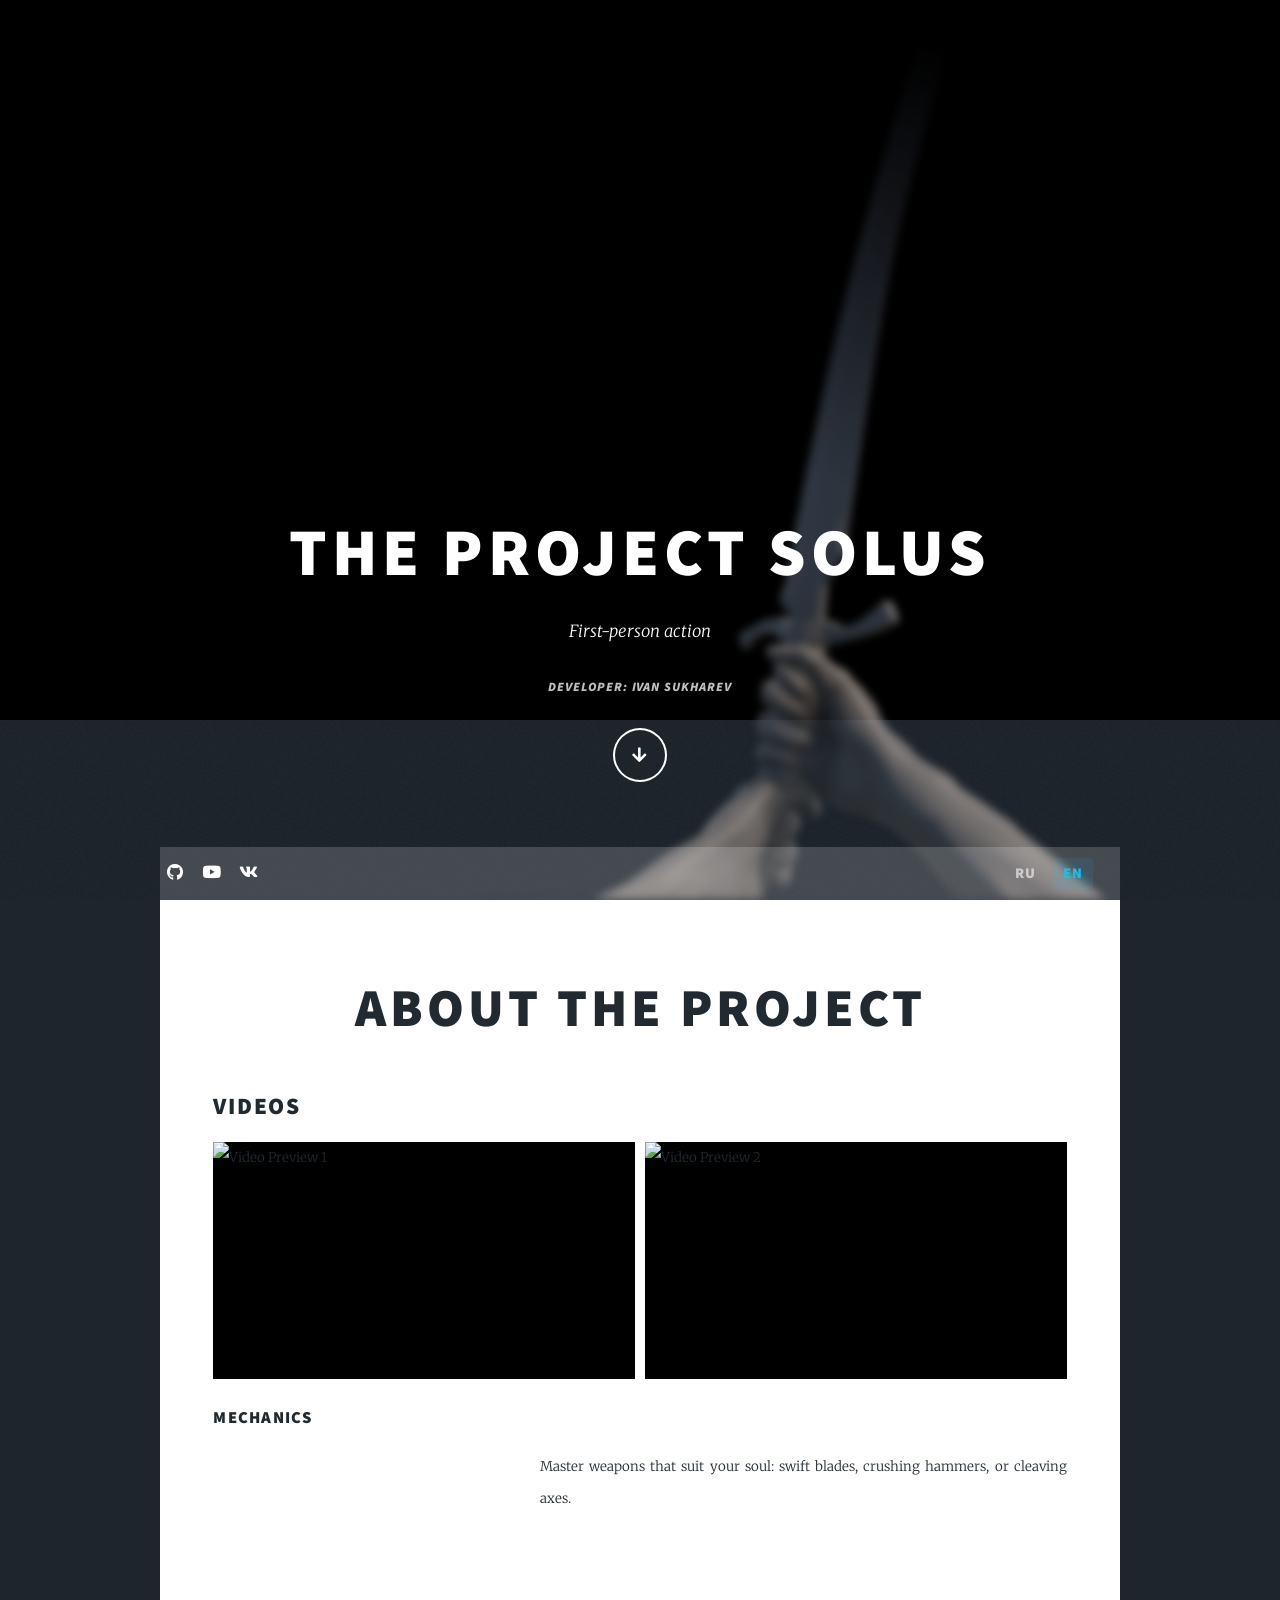
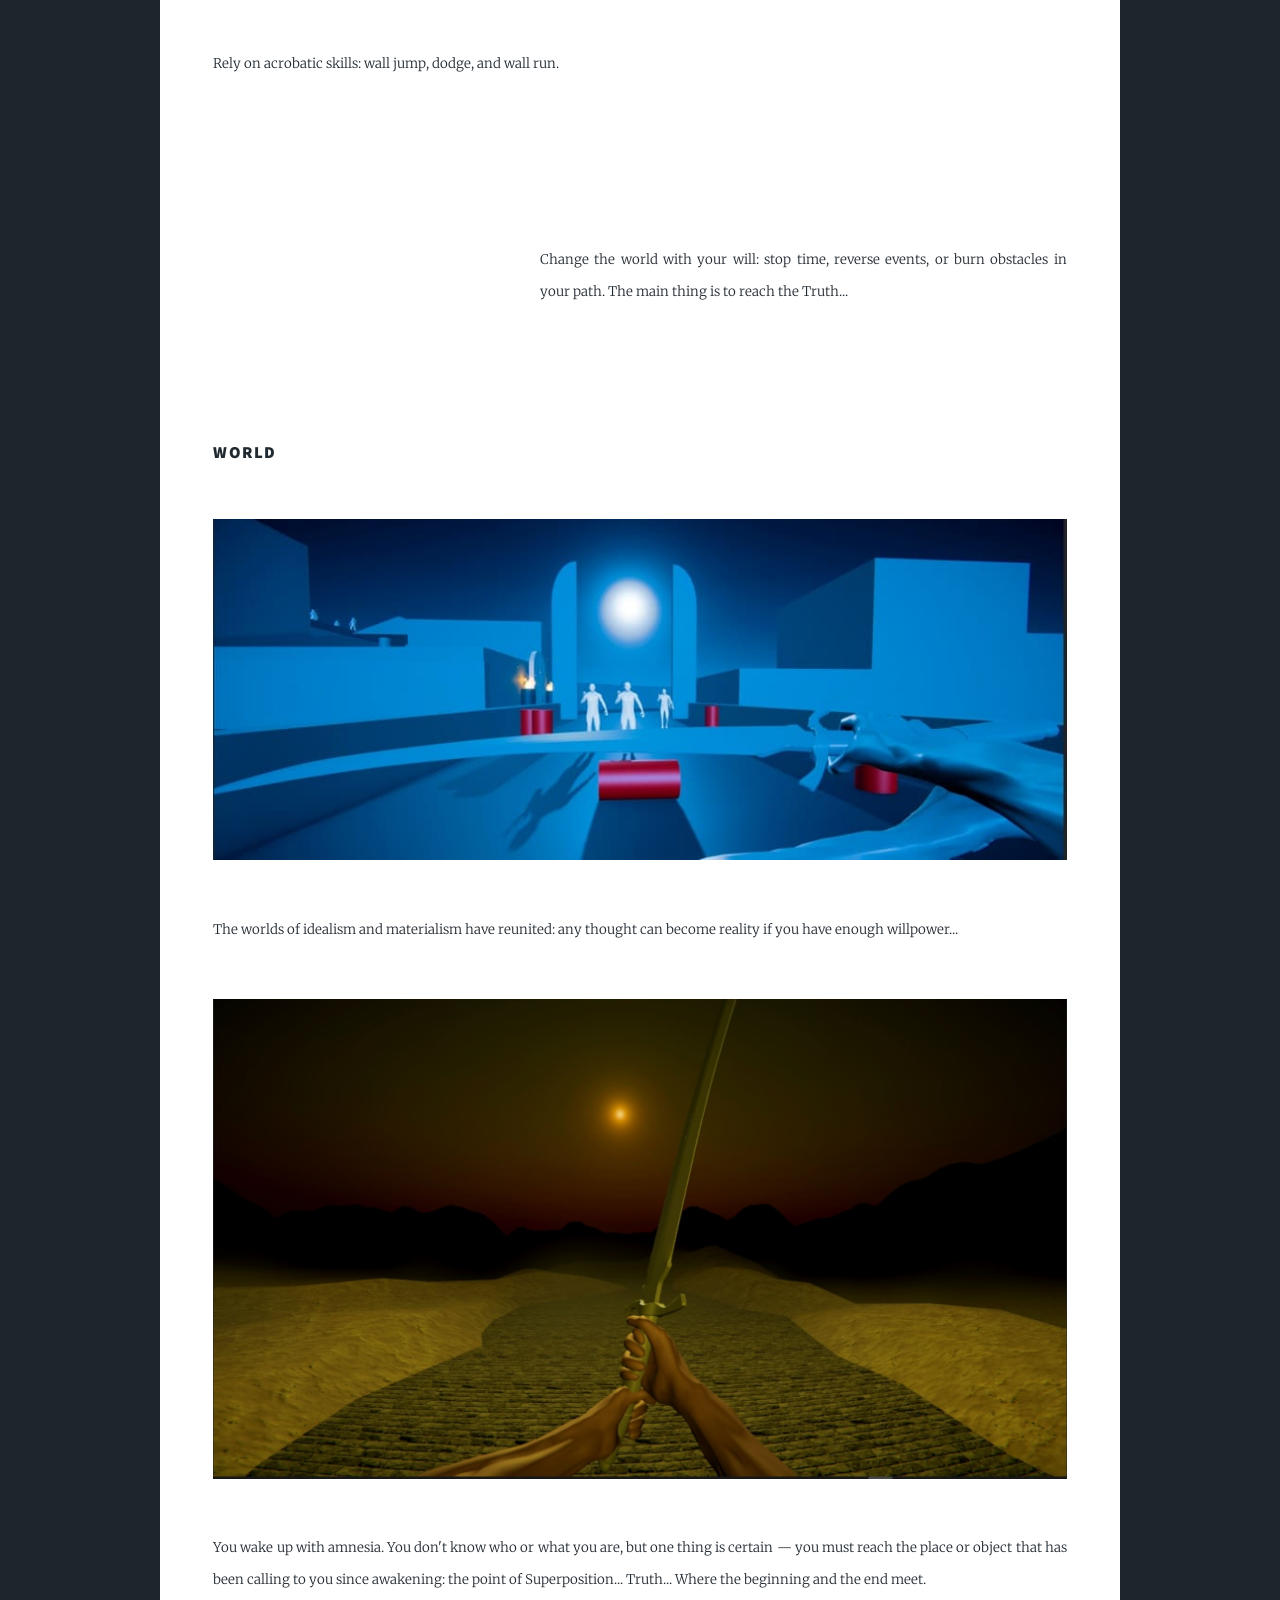
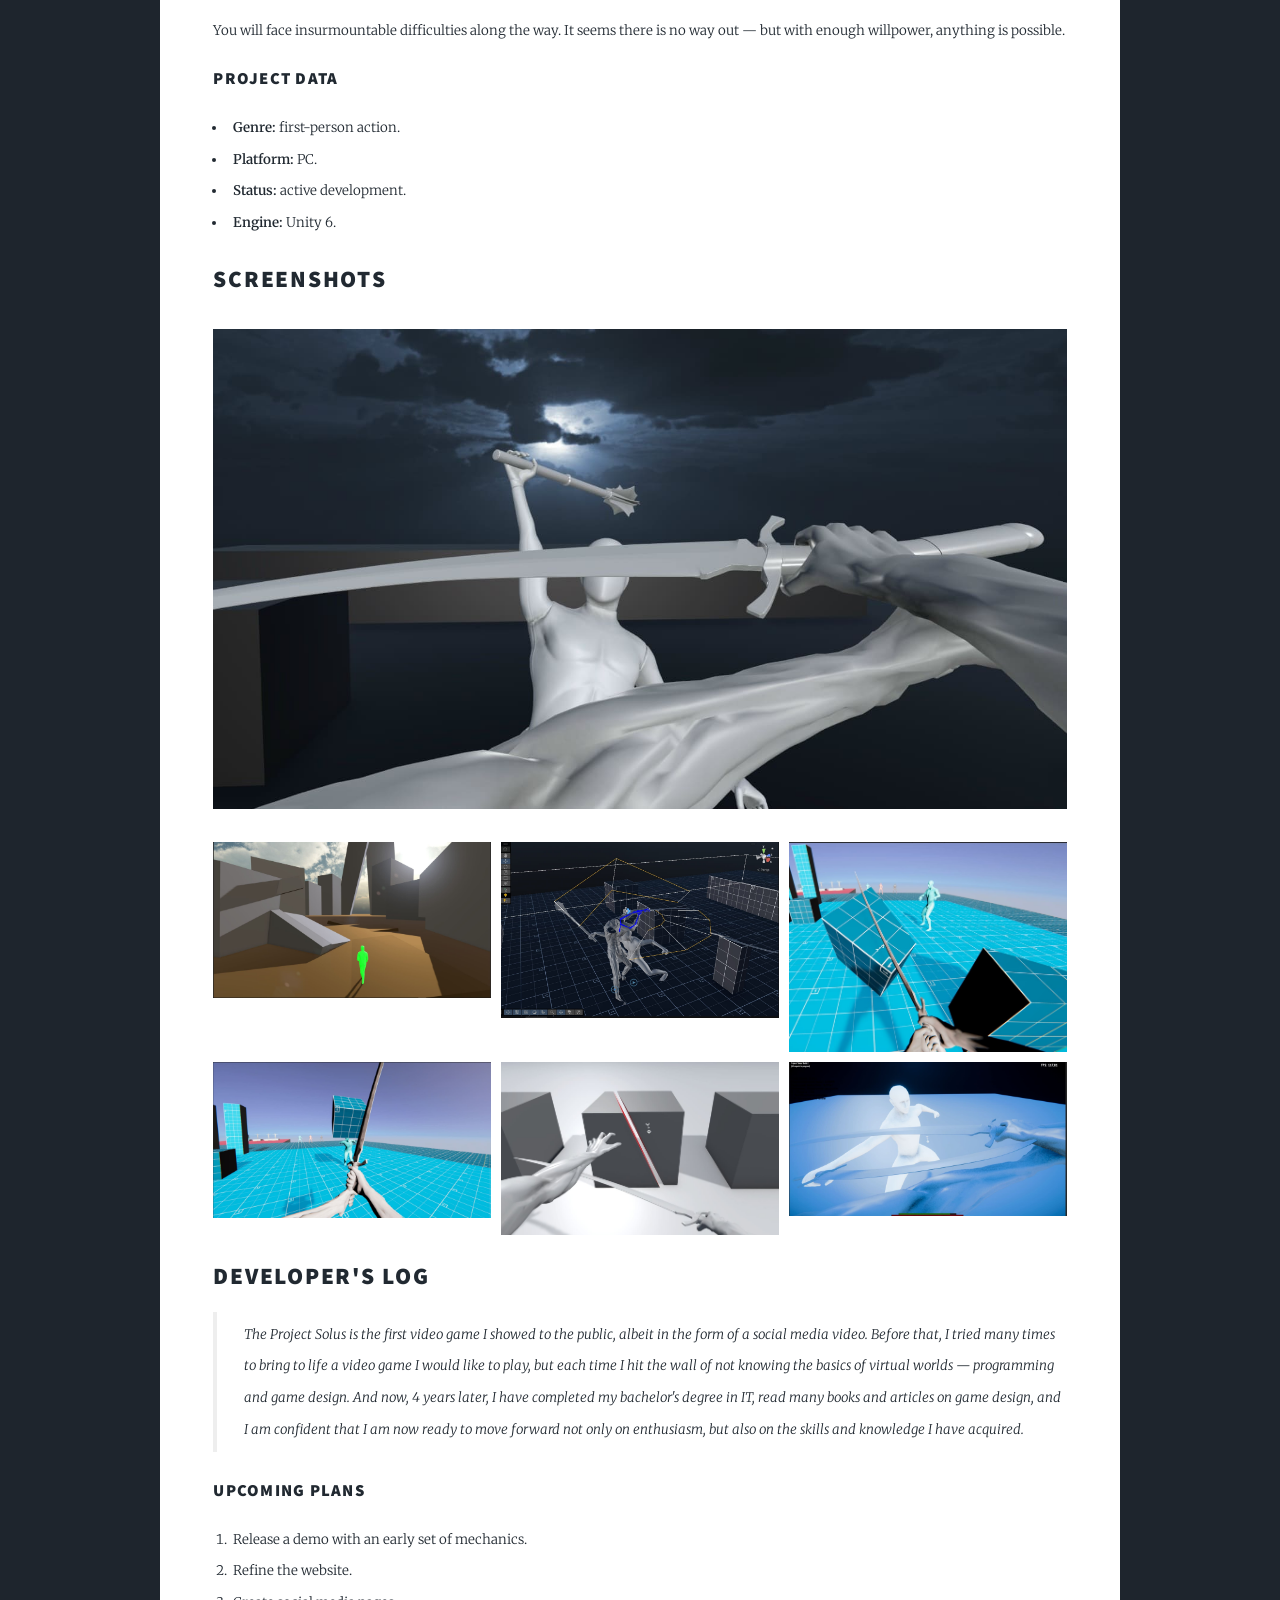
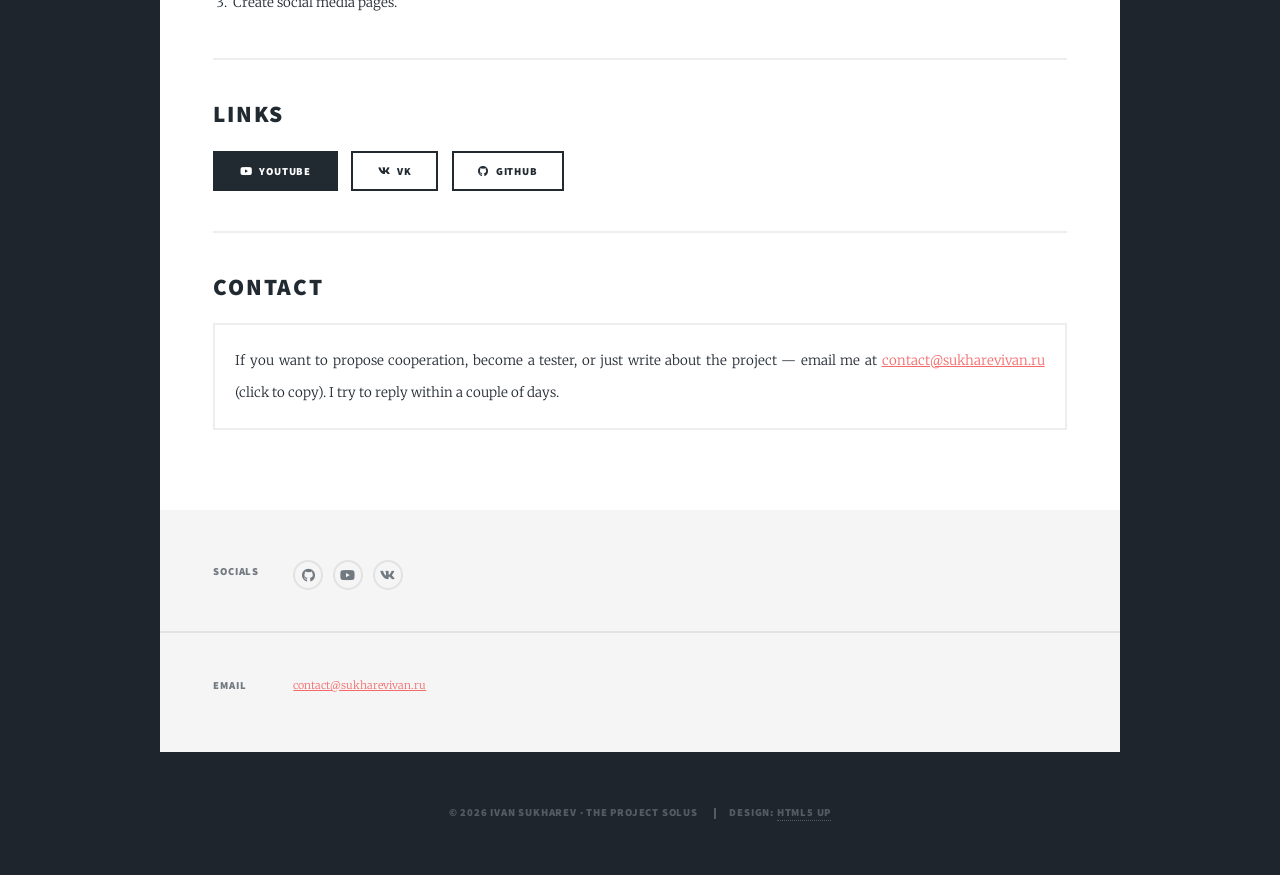
==== commit 275dee58: "Fix index.html in link string." ====
--- a/index.html
+++ b/index.html
@@ -15,7 +15,7 @@
                     break;
                 }
             }
-            window.location.replace(targetLang + '/index.html');
+            window.location.replace(targetLang + '/');
         })();
     </script>
 </head>
